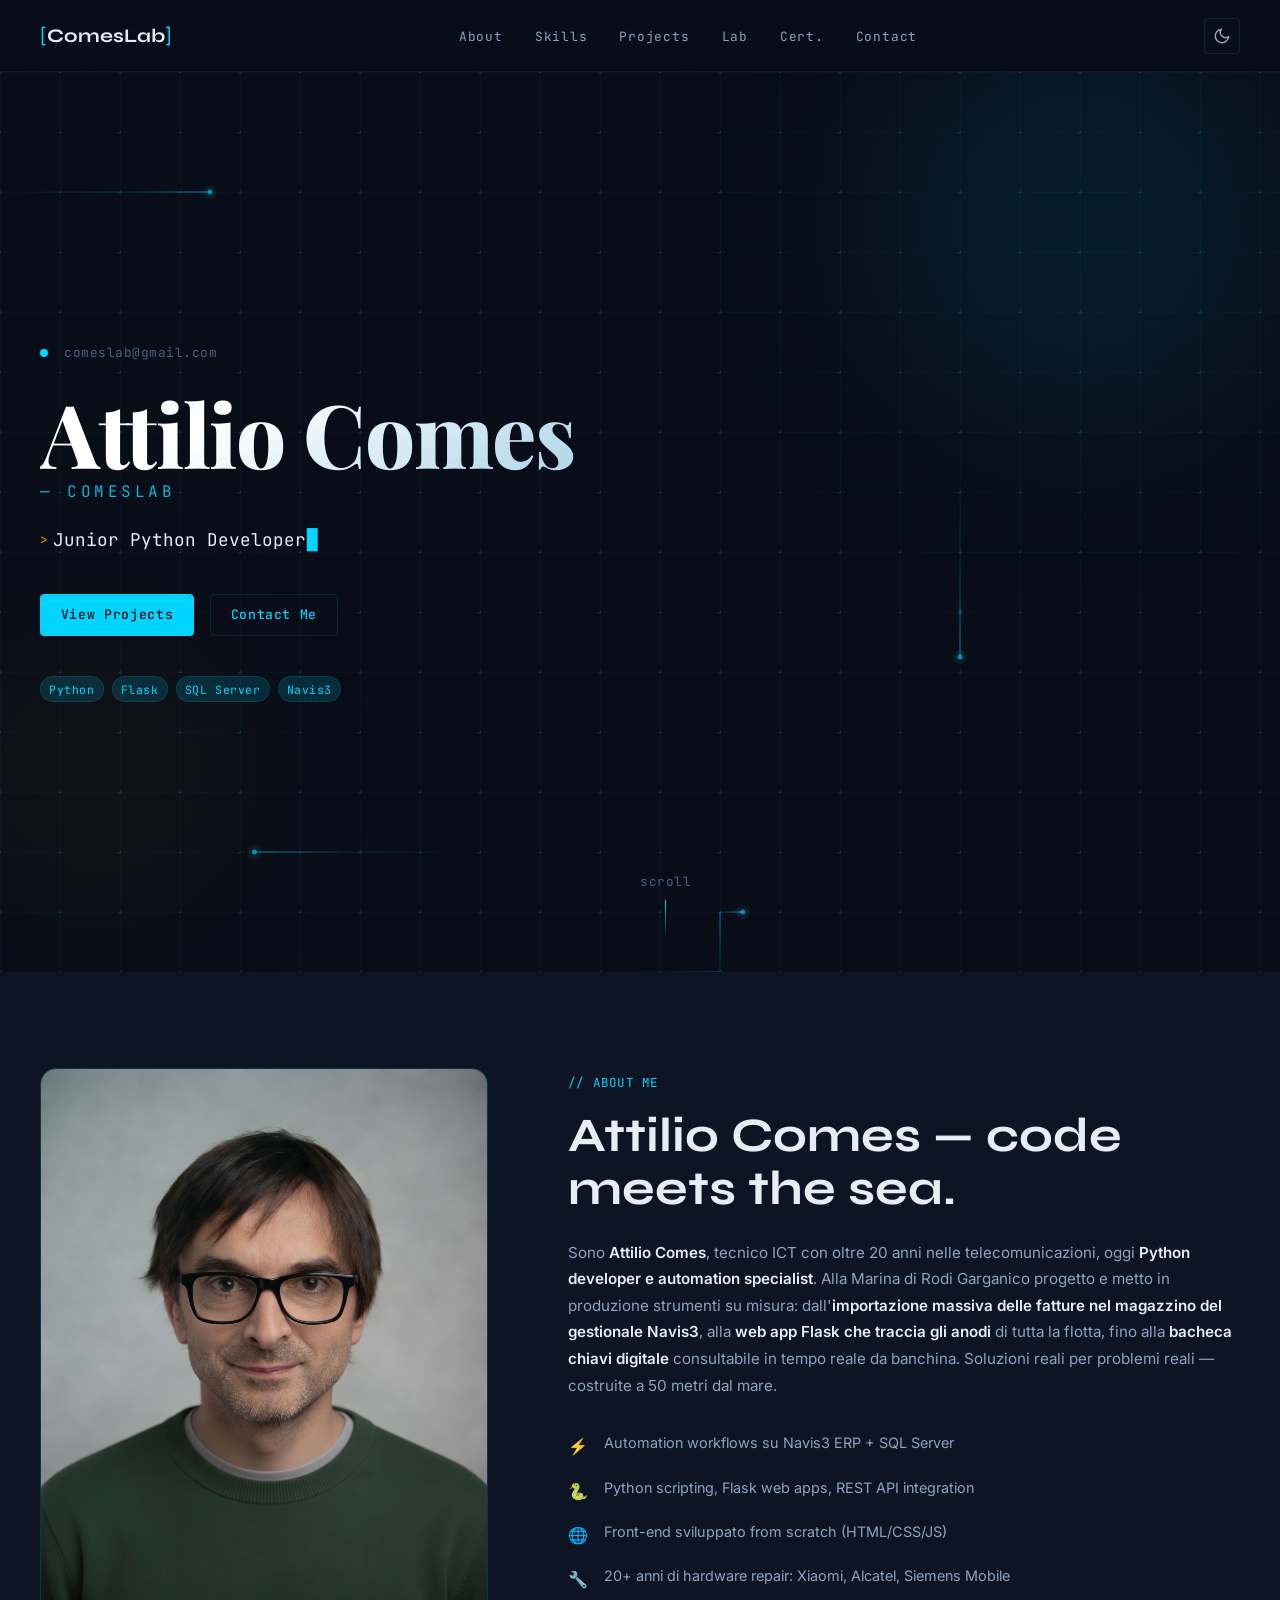
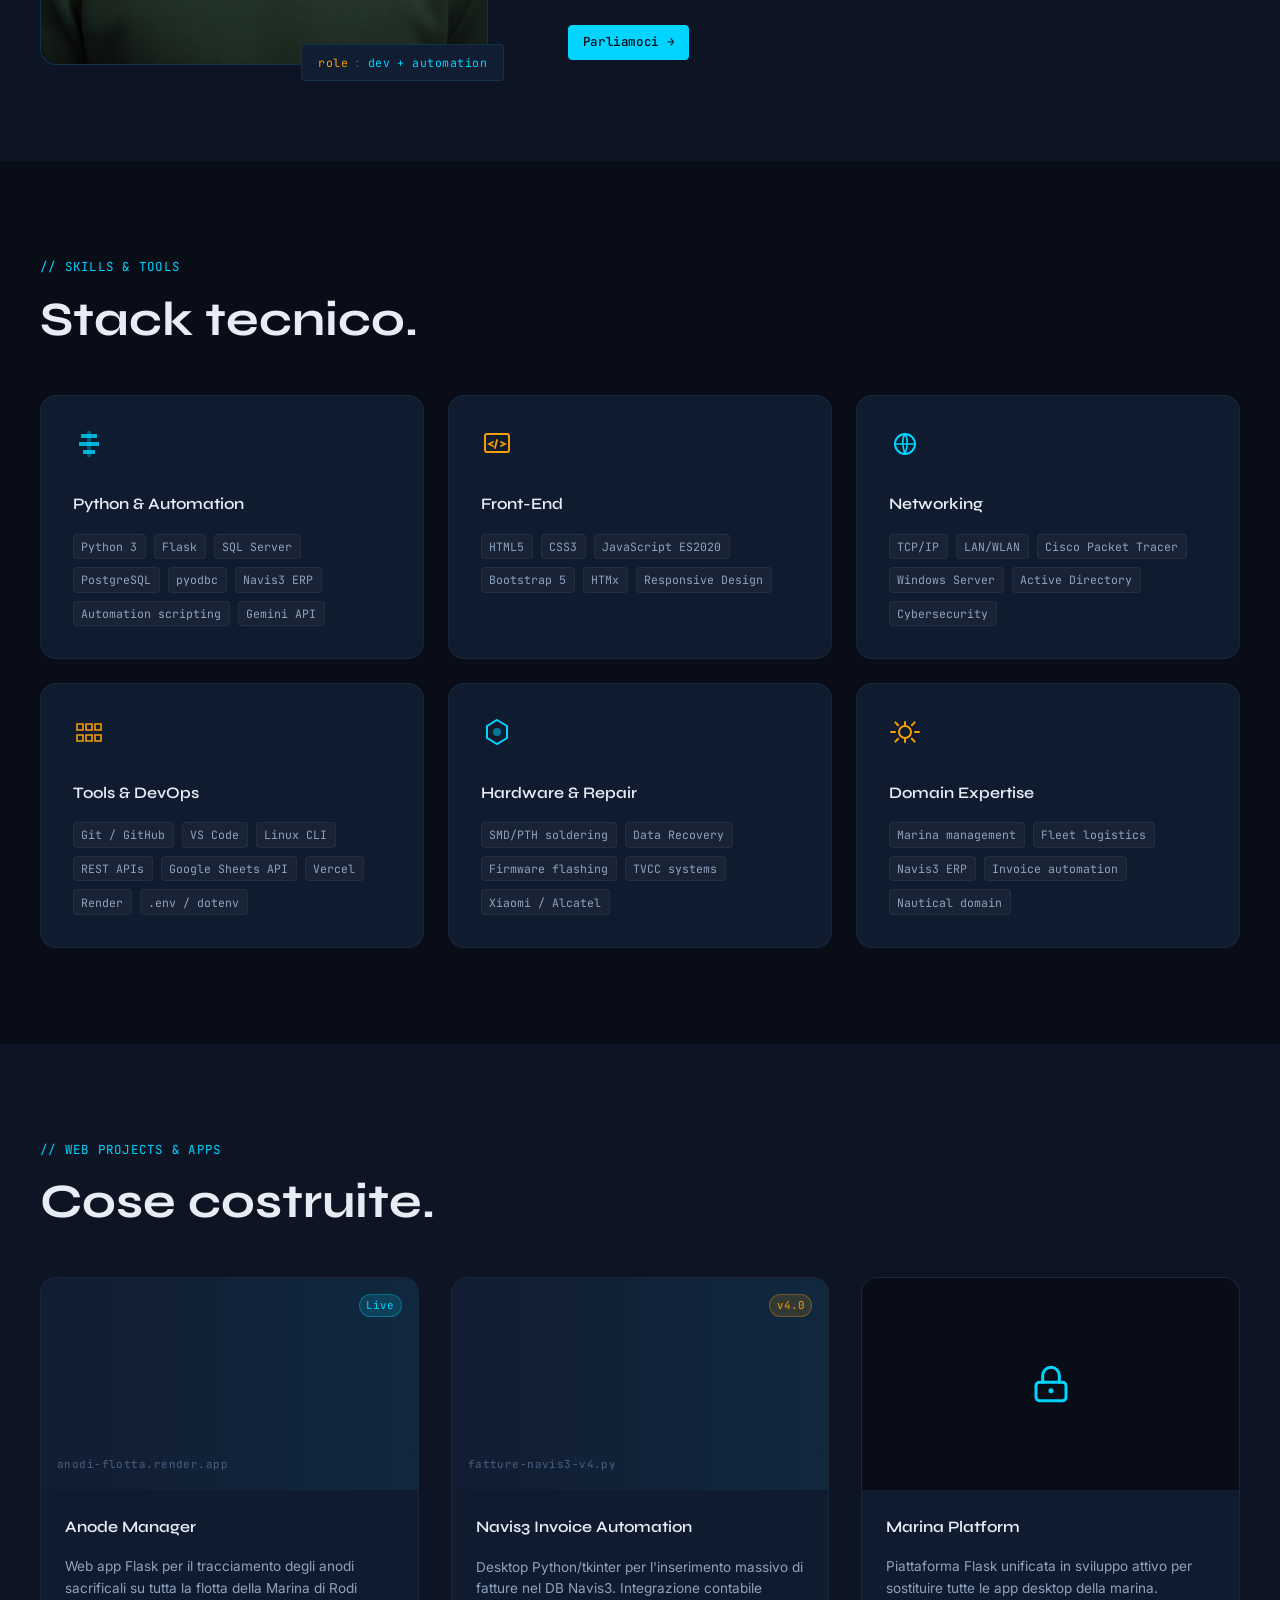
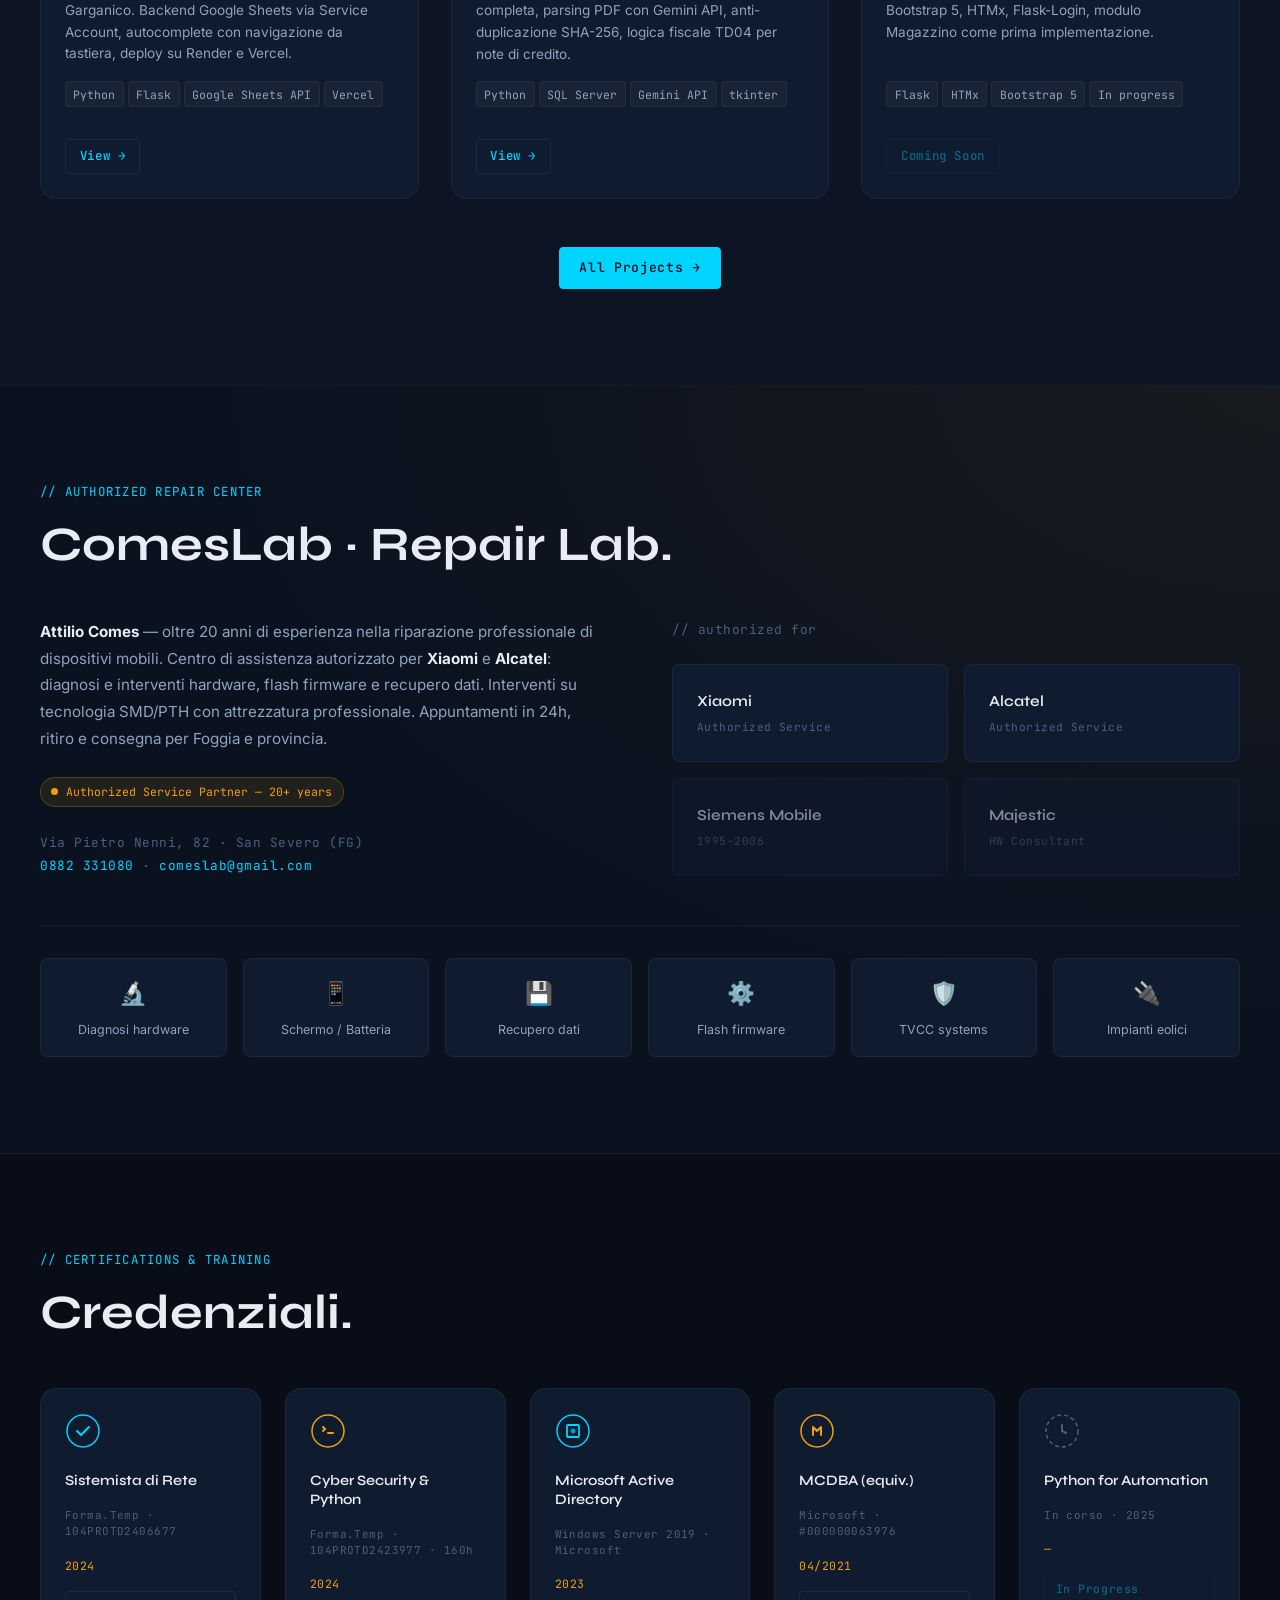
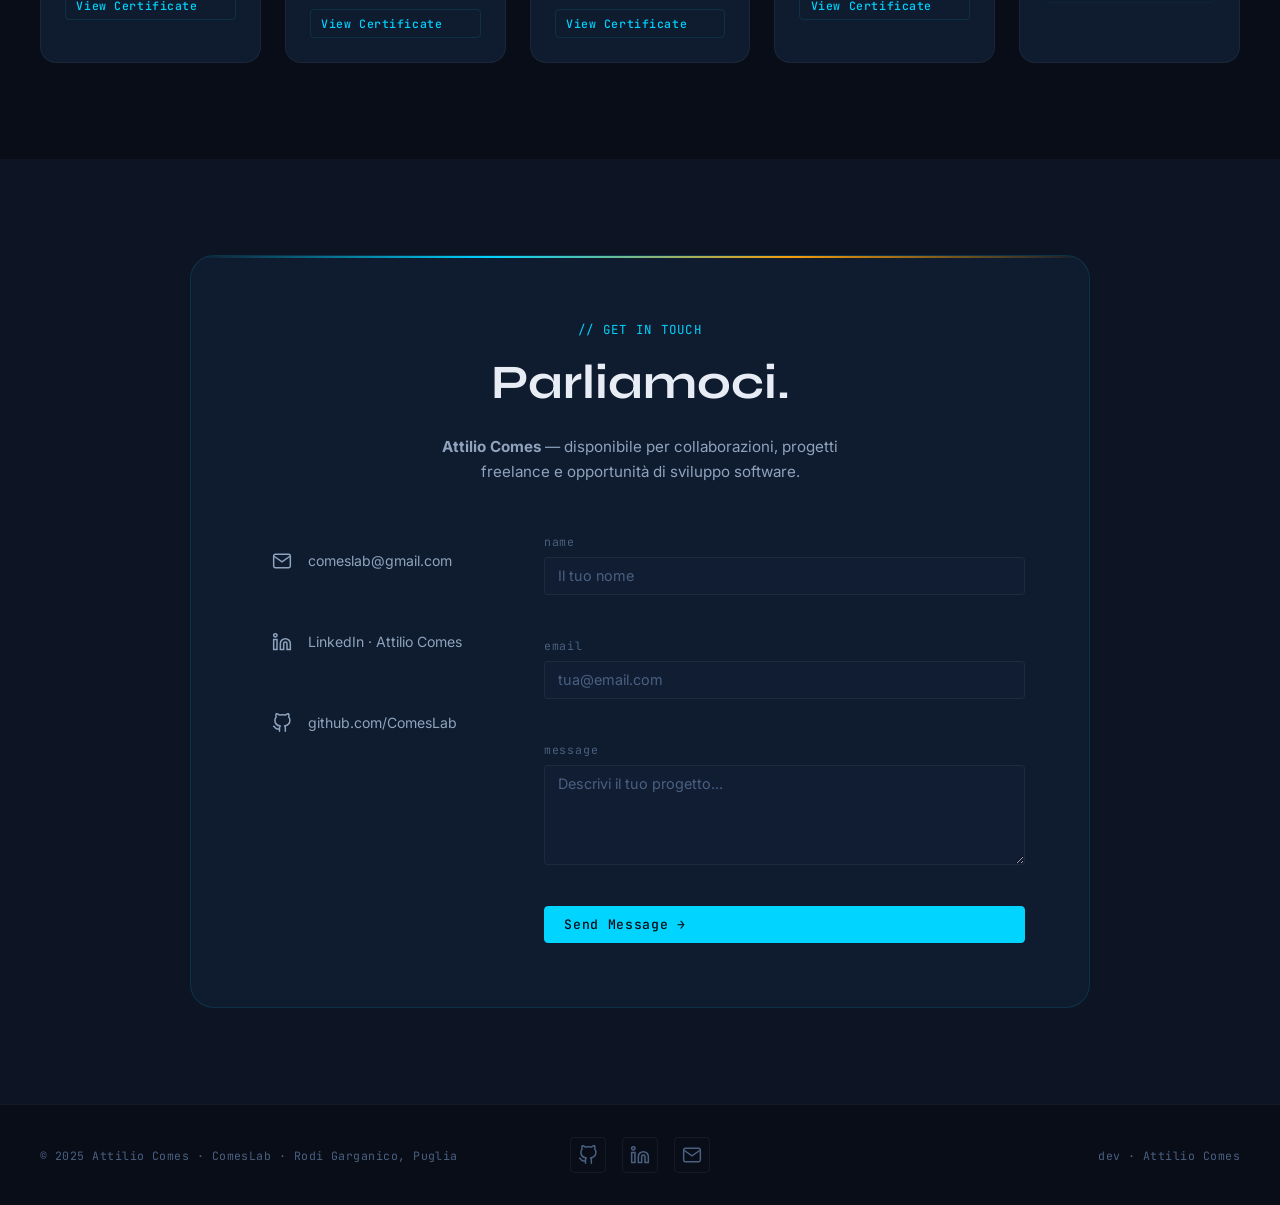
==== index.html @ 2f582053 "seo: rinforzo on-page per Attilio Comes" ====
<!DOCTYPE html>
<html lang="it">
<head>
  <meta charset="UTF-8" />
  <meta name="viewport" content="width=device-width, initial-scale=1.0" />
  <meta name="description" content="Attilio Comes — Python Developer & Automation Specialist. Portfolio personale: Flask web app, SQL Server, automazione marina. ComesLab, Rodi Garganico, Puglia." />
  <meta name="author" content="Attilio Comes" />
  <meta name="keywords" content="Attilio Comes, ComesLab, Python developer, Flask, SQL Server, Navis3, automation, marina, Rodi Garganico, Puglia, front-end developer" />
  <meta name="robots" content="index, follow, max-image-preview:large, max-snippet:-1" />
  <meta name="theme-color" content="#080d18" media="(prefers-color-scheme: dark)" />
  <meta name="theme-color" content="#f5f7fa" media="(prefers-color-scheme: light)" />
  <title>Attilio Comes — Python Developer & Automation | ComesLab</title>

  <!-- Favicon / icone -->
  <link rel="icon" href="/favicon.ico" sizes="32x32" />
  <link rel="icon" href="/favicon.svg" type="image/svg+xml" />
  <link rel="apple-touch-icon" href="/apple-touch-icon.png" />

  <!-- Open Graph / Facebook / LinkedIn -->
  <meta property="og:type"        content="website" />
  <meta property="og:url"         content="https://comeslab.github.io/" />
  <meta property="og:title"       content="Attilio Comes — ComesLab" />
  <meta property="og:description" content="Attilio Comes — Python Developer & Automation Specialist. Marina logistics automation, Flask web apps, SQL Server — Puglia, Italy." />
  <meta property="og:image"       content="https://comeslab.github.io/image/og-preview.jpg" />
  <meta property="og:image:width" content="1200" />
  <meta property="og:image:height" content="630" />
  <meta property="og:image:type"  content="image/jpeg" />
  <meta property="og:image:alt"   content="Attilio Comes — Python Developer & Automation Specialist, ComesLab" />
  <meta property="og:locale"      content="it_IT" />
  <meta property="og:site_name"   content="ComesLab" />

  <!-- Twitter Card -->
  <meta name="twitter:card"        content="summary_large_image" />
  <meta name="twitter:title"       content="Attilio Comes — ComesLab" />
  <meta name="twitter:description" content="Attilio Comes — Python Developer & Automation Specialist. Marina logistics automation, Flask web apps, SQL Server — Puglia, Italy." />
  <meta name="twitter:image"       content="https://comeslab.github.io/image/og-preview.jpg" />
  <meta name="twitter:image:alt"   content="Attilio Comes — Python Developer & Automation Specialist, ComesLab" />

  <!-- Canonical URL -->
  <link rel="canonical" href="https://comeslab.github.io/" />

  <!-- Structured data — Person + WebSite -->
  <script type="application/ld+json">
  {
    "@context": "https://schema.org",
    "@graph": [
      {
        "@type": "Person",
        "@id": "https://comeslab.github.io/#person",
        "name": "Attilio Comes",
        "givenName": "Attilio",
        "familyName": "Comes",
        "alternateName": "ComesLab",
        "description": "Attilio Comes e un Python Developer e Automation Specialist con oltre 20 anni di esperienza ICT. Progetta web app Flask e sistemi di automazione per la Marina di Rodi Garganico.",
        "jobTitle": "Python Developer & Automation Specialist",
        "email": "mailto:comeslab@gmail.com",
        "url": "https://comeslab.github.io/",
        "image": "https://comeslab.github.io/image/og-preview.jpg",
        "worksFor": {
          "@type": "Organization",
          "name": "Marina di Rodi Garganico"
        },
        "address": {
          "@type": "PostalAddress",
          "addressRegion": "Puglia",
          "addressCountry": "IT"
        },
        "knowsAbout": ["Python", "Flask", "SQL Server", "Automation", "Telecommunications"],
        "sameAs": [
          "https://github.com/ComesLab",
          "https://www.linkedin.com/in/attilio-comes-b0248159/"
        ]
      },
      {
        "@type": "WebSite",
        "@id": "https://comeslab.github.io/#website",
        "url": "https://comeslab.github.io/",
        "name": "ComesLab — Portfolio di Attilio Comes",
        "alternateName": "Attilio Comes Portfolio",
        "inLanguage": "it",
        "author": { "@id": "https://comeslab.github.io/#person" }
      }
    ]
  }
  </script>

  <!-- Google Fonts — Syne + JetBrains Mono + Inter + Playfair Display (hero name) -->
  <link rel="preconnect" href="https://fonts.googleapis.com" />
  <link rel="preconnect" href="https://fonts.gstatic.com" crossorigin />
  <link href="https://fonts.googleapis.com/css2?family=Playfair+Display:wght@700;800;900&family=Syne:wght@400;600;700;800&family=JetBrains+Mono:wght@300;400;500&family=Inter:wght@300;400;500;600&display=swap" rel="stylesheet" />

  <link rel="stylesheet" href="style.css" />
</head>
<body>

  <!-- ═══ CURSOR FOLLOWER ═══════════════════════════════════════════════ -->
  <div class="cursor-dot" aria-hidden="true"></div>

  <!-- ═══ BACK TO TOP ══════════════════════════════════════════════════ -->
  <button class="back-to-top" aria-label="Torna in cima" id="backToTop">
    <svg width="20" height="20" viewBox="0 0 20 20" fill="none" aria-hidden="true">
      <path d="M10 15V5M5 10l5-5 5 5" stroke="currentColor" stroke-width="1.8" stroke-linecap="round" stroke-linejoin="round"/>
    </svg>
  </button>

  <!-- ═══ NAVBAR ════════════════════════════════════════════════════════ -->
  <header class="navbar" id="navbar" role="banner">
    <nav class="navbar__inner" aria-label="Navigazione principale">
      <a class="navbar__logo" href="#hero" aria-label="ComesLab — torna in cima">
        <span class="navbar__logo-bracket">[</span>ComesLab<span class="navbar__logo-bracket">]</span>
      </a>

      <ul class="navbar__links" id="navLinks" role="list">
        <li><a class="navbar__link" href="#about">About</a></li>
        <li><a class="navbar__link" href="#skills">Skills</a></li>
        <li><a class="navbar__link" href="#projects">Projects</a></li>
        <li><a class="navbar__link" href="#lab">Lab</a></li>
        <li><a class="navbar__link" href="#certifications">Cert.</a></li>
        <li><a class="navbar__link" href="#contact">Contact</a></li>
      </ul>

      <div class="navbar__controls">
        <!-- Dark/Light toggle -->
        <button class="theme-toggle" id="themeToggle" aria-label="Cambia tema">
          <svg class="icon-moon" width="18" height="18" viewBox="0 0 24 24" fill="none" aria-hidden="true">
            <path d="M21 12.79A9 9 0 1 1 11.21 3 7 7 0 0 0 21 12.79z" stroke="currentColor" stroke-width="2" stroke-linecap="round" stroke-linejoin="round"/>
          </svg>
          <svg class="icon-sun" width="18" height="18" viewBox="0 0 24 24" fill="none" aria-hidden="true">
            <circle cx="12" cy="12" r="5" stroke="currentColor" stroke-width="2"/>
            <line x1="12" y1="1" x2="12" y2="3" stroke="currentColor" stroke-width="2" stroke-linecap="round"/>
            <line x1="12" y1="21" x2="12" y2="23" stroke="currentColor" stroke-width="2" stroke-linecap="round"/>
            <line x1="4.22" y1="4.22" x2="5.64" y2="5.64" stroke="currentColor" stroke-width="2" stroke-linecap="round"/>
            <line x1="18.36" y1="18.36" x2="19.78" y2="19.78" stroke="currentColor" stroke-width="2" stroke-linecap="round"/>
            <line x1="1" y1="12" x2="3" y2="12" stroke="currentColor" stroke-width="2" stroke-linecap="round"/>
            <line x1="21" y1="12" x2="23" y2="12" stroke="currentColor" stroke-width="2" stroke-linecap="round"/>
            <line x1="4.22" y1="19.78" x2="5.64" y2="18.36" stroke="currentColor" stroke-width="2" stroke-linecap="round"/>
            <line x1="18.36" y1="5.64" x2="19.78" y2="4.22" stroke="currentColor" stroke-width="2" stroke-linecap="round"/>
          </svg>
        </button>

        <!-- Hamburger -->
        <button class="navbar__hamburger" id="hamburger" aria-label="Apri menu" aria-expanded="false" aria-controls="navLinks">
          <span class="navbar__hamburger-line"></span>
          <span class="navbar__hamburger-line"></span>
          <span class="navbar__hamburger-line"></span>
        </button>
      </div>
    </nav>
  </header>

  <main>

    <!-- ═══ HERO ══════════════════════════════════════════════════════════ -->
    <section class="hero" id="hero" aria-label="Presentazione">

      <!-- Animated circuit-grid SVG background -->
      <div class="hero__bg" aria-hidden="true">
        <svg class="hero__grid" width="100%" height="100%" xmlns="http://www.w3.org/2000/svg">
          <defs>
            <pattern id="circuitGrid" x="0" y="0" width="60" height="60" patternUnits="userSpaceOnUse">
              <path d="M 60 0 L 0 0 0 60" fill="none" stroke="currentColor" stroke-width="0.8" class="grid-line"/>
              <circle cx="0" cy="0" r="1.5" class="grid-dot"/>
              <circle cx="60" cy="0" r="1.5" class="grid-dot"/>
              <circle cx="0" cy="60" r="1.5" class="grid-dot"/>
            </pattern>
          </defs>
          <rect width="100%" height="100%" fill="url(#circuitGrid)"/>
        </svg>
        <div class="hero__blob hero__blob--1" aria-hidden="true"></div>
        <div class="hero__blob hero__blob--2" aria-hidden="true"></div>
        <canvas class="hero__pulses" aria-hidden="true"></canvas>
      </div>

      <div class="hero__content">
        <p class="hero__pre-label">
          <span class="hero__pre-dot" aria-hidden="true"></span>
          <span class="mono">comeslab@gmail.com</span>
        </p>

        <h1 class="hero__title">
          <span class="hero__title-name">Attilio Comes</span>
          <span class="hero__title-accent">— ComesLab</span>
        </h1>

        <p class="hero__subtitle">
          <span class="hero__typing-prefix mono">&gt; </span>
          <span class="hero__typing" id="typingText" aria-live="polite"></span>
          <span class="hero__cursor" aria-hidden="true">█</span>
        </p>

        <div class="hero__cta-group">
          <a class="btn btn--primary" href="#projects">View Projects</a>
          <a class="btn btn--ghost" href="#contact">Contact Me</a>
        </div>

        <div class="hero__badges">
          <span class="badge">Python</span>
          <span class="badge">Flask</span>
          <span class="badge">SQL Server</span>
          <span class="badge">Navis3</span>
        </div>
      </div>

      <div class="hero__scroll-hint" aria-hidden="true">
        <span class="mono">scroll</span>
        <div class="hero__scroll-line"></div>
      </div>
    </section>

    <!-- ═══ ABOUT ════════════════════════════════════════════════════════ -->
    <section class="about section-pad" id="about" aria-label="Chi e Attilio Comes">
      <div class="container">
        <div class="about__grid">

          <div class="about__image-wrap reveal">
            <!-- Replace src with your professional headshot -->
            <div class="about__image-frame">
              <img
                src="image/attilio-comes.jpg?v=2"
                alt="Attilio Comes — Python Developer e Automation Specialist, fondatore ComesLab, Rodi Garganico"
                class="about__image"
                loading="eager"
                onerror="this.style.display='none'; this.nextElementSibling.style.display='flex';"
              />
              <div class="about__image-placeholder" style="display:none;">
                <span class="mono">[ headshot ]</span>
              </div>
            </div>
            <div class="about__image-tag mono">
              <span class="tag-key">role</span>
              <span class="tag-sep">:</span>
              <span class="tag-val">dev + automation</span>
            </div>
          </div>

          <div class="about__text reveal reveal--delay-1">
            <p class="section-label mono">// about me</p>
            <h2 class="section-heading">Attilio Comes — code meets the sea.</h2>
            <p class="about__body">
              Sono <strong>Attilio Comes</strong>, tecnico ICT con oltre 20 anni nelle telecomunicazioni,
              oggi <strong>Python developer e automation specialist</strong>.
              Alla Marina di Rodi Garganico progetto e metto in produzione strumenti su misura:
              dall'<strong>importazione massiva delle fatture nel magazzino del gestionale Navis3</strong>,
              alla <strong>web app Flask che traccia gli anodi</strong> di tutta la flotta,
              fino alla <strong>bacheca chiavi digitale</strong> consultabile in tempo reale da banchina.
              Soluzioni reali per problemi reali — costruite a 50 metri dal mare.
            </p>
            <ul class="about__list">
              <li class="about__list-item">
                <span class="about__list-icon" aria-hidden="true">⚡</span>
                Automation workflows su Navis3 ERP + SQL Server
              </li>
              <li class="about__list-item">
                <span class="about__list-icon" aria-hidden="true">🐍</span>
                Python scripting, Flask web apps, REST API integration
              </li>
              <li class="about__list-item">
                <span class="about__list-icon" aria-hidden="true">🌐</span>
                Front-end sviluppato from scratch (HTML/CSS/JS)
              </li>
              <li class="about__list-item">
                <span class="about__list-icon" aria-hidden="true">🔧</span>
                20+ anni di hardware repair: Xiaomi, Alcatel, Siemens Mobile
              </li>
            </ul>
            <a class="btn btn--primary btn--sm" href="#contact">Parliamoci →</a>
          </div>
        </div>
      </div>
    </section>

    <!-- ═══ SKILLS ═══════════════════════════════════════════════════════ -->
    <section class="skills section-pad" id="skills" aria-label="Competenze">
      <div class="container">
        <div class="section-header reveal">
          <p class="section-label mono">// skills &amp; tools</p>
          <h2 class="section-heading">Stack tecnico.</h2>
        </div>

        <div class="skills__grid">

          <div class="skill-card reveal">
            <div class="skill-card__icon" aria-hidden="true">
              <svg width="32" height="32" viewBox="0 0 32 32" fill="none">
                <path d="M8 6h16v4H8zM6 14h20v4H6zM10 22h12v4H10z" fill="var(--clr-accent-blue)" opacity="0.8"/>
                <rect x="14" y="3" width="4" height="26" rx="1" fill="var(--clr-accent-blue)" opacity="0.3"/>
              </svg>
            </div>
            <h3 class="skill-card__title">Python &amp; Automation</h3>
            <div class="skill-card__tags">
              <span class="skill-tag">Python 3</span>
              <span class="skill-tag">Flask</span>
              <span class="skill-tag">SQL Server</span>
              <span class="skill-tag">PostgreSQL</span>
              <span class="skill-tag">pyodbc</span>
              <span class="skill-tag">Navis3 ERP</span>
              <span class="skill-tag">Automation scripting</span>
              <span class="skill-tag">Gemini API</span>
            </div>
          </div>

          <div class="skill-card reveal reveal--delay-1">
            <div class="skill-card__icon" aria-hidden="true">
              <svg width="32" height="32" viewBox="0 0 32 32" fill="none">
                <rect x="4" y="6" width="24" height="18" rx="2" stroke="var(--clr-accent-amber)" stroke-width="2" fill="none"/>
                <path d="M12 14l-4 2 4 2M20 14l4 2-4 2M16 12l-2 8" stroke="var(--clr-accent-amber)" stroke-width="1.8" stroke-linecap="round"/>
              </svg>
            </div>
            <h3 class="skill-card__title">Front-End</h3>
            <div class="skill-card__tags">
              <span class="skill-tag">HTML5</span>
              <span class="skill-tag">CSS3</span>
              <span class="skill-tag">JavaScript ES2020</span>
              <span class="skill-tag">Bootstrap 5</span>
              <span class="skill-tag">HTMx</span>
              <span class="skill-tag">Responsive Design</span>
              <!-- <span class="skill-tag">Jinja2</span> -->
            </div>
          </div>

          <div class="skill-card reveal reveal--delay-2">
            <div class="skill-card__icon" aria-hidden="true">
              <svg width="32" height="32" viewBox="0 0 32 32" fill="none">
                <circle cx="16" cy="16" r="10" stroke="var(--clr-accent-blue)" stroke-width="2" fill="none"/>
                <path d="M6 16h20M16 6c-3 4-3 12 0 20M16 6c3 4 3 12 0 20" stroke="var(--clr-accent-blue)" stroke-width="1.6" stroke-linecap="round"/>
              </svg>
            </div>
            <h3 class="skill-card__title">Networking</h3>
            <div class="skill-card__tags">
              <span class="skill-tag">TCP/IP</span>
              <span class="skill-tag">LAN/WLAN</span>
              <span class="skill-tag">Cisco Packet Tracer</span>
              <span class="skill-tag">Windows Server</span>
              <span class="skill-tag">Active Directory</span>
              <span class="skill-tag">Cybersecurity</span>
            </div>
          </div>

          <div class="skill-card reveal reveal--delay-1">
            <div class="skill-card__icon" aria-hidden="true">
              <svg width="32" height="32" viewBox="0 0 32 32" fill="none">
                <path d="M4 8h6v6H4zM13 8h6v6h-6zM22 8h6v6h-6zM4 19h6v6H4zM13 19h6v6h-6zM22 19h6v6h-6z" stroke="var(--clr-accent-amber)" stroke-width="1.6" fill="none"/>
              </svg>
            </div>
            <h3 class="skill-card__title">Tools &amp; DevOps</h3>
            <div class="skill-card__tags">
              <span class="skill-tag">Git / GitHub</span>
              <span class="skill-tag">VS Code</span>
              <span class="skill-tag">Linux CLI</span>
              <span class="skill-tag">REST APIs</span>
              <span class="skill-tag">Google Sheets API</span>
              <span class="skill-tag">Vercel</span>
              <span class="skill-tag">Render</span>
              <span class="skill-tag">.env / dotenv</span>
            </div>
          </div>

          <div class="skill-card reveal reveal--delay-2">
            <div class="skill-card__icon" aria-hidden="true">
              <svg width="32" height="32" viewBox="0 0 32 32" fill="none">
                <path d="M16 4l10 6v12l-10 6L6 22V10l10-6z" stroke="var(--clr-accent-blue)" stroke-width="2" fill="none"/>
                <circle cx="16" cy="16" r="4" fill="var(--clr-accent-blue)" opacity="0.5"/>
              </svg>
            </div>
            <h3 class="skill-card__title">Hardware &amp; Repair</h3>
            <div class="skill-card__tags">
              <span class="skill-tag">SMD/PTH soldering</span>
              <span class="skill-tag">Data Recovery</span>
              <span class="skill-tag">Firmware flashing</span>
              <span class="skill-tag">TVCC systems</span>
              <span class="skill-tag">Xiaomi / Alcatel</span>
            </div>
          </div>

          <div class="skill-card reveal reveal--delay-3">
            <div class="skill-card__icon" aria-hidden="true">
              <svg width="32" height="32" viewBox="0 0 32 32" fill="none">
                <path d="M16 6v4M16 22v4M6 16H2M30 16h-4M9.17 9.17 6.34 6.34M25.66 25.66l-2.83-2.83M9.17 22.83l-2.83 2.83M25.66 6.34l-2.83 2.83" stroke="var(--clr-accent-amber)" stroke-width="2" stroke-linecap="round"/>
                <circle cx="16" cy="16" r="6" stroke="var(--clr-accent-amber)" stroke-width="2" fill="none"/>
              </svg>
            </div>
            <h3 class="skill-card__title">Domain Expertise</h3>
            <div class="skill-card__tags">
              <span class="skill-tag">Marina management</span>
              <span class="skill-tag">Fleet logistics</span>
              <span class="skill-tag">Navis3 ERP</span>
              <span class="skill-tag">Invoice automation</span>
              <span class="skill-tag">Nautical domain</span>
            </div>
          </div>

        </div>
      </div>
    </section>

    <!-- ═══ PROJECTS ══════════════════════════════════════════════════════ -->
    <section class="projects section-pad" id="projects" aria-label="Progetti di Attilio Comes">
      <div class="container">
        <div class="section-header reveal">
          <p class="section-label mono">// web projects &amp; apps</p>
          <h2 class="section-heading">Cose costruite.</h2>
        </div>

        <div class="projects__grid">

          <!-- Project 1: Anode Manager -->
          <article class="card--project reveal">
            <div class="card--project__image-wrap">
              <!-- Replace with dark mockup screenshot of Anode Manager app -->
              <div class="card--project__image skeleton" aria-label="Screenshot Anode Manager app">
                <div class="card--project__image-label mono">anodi-flotta.render.app</div>
              </div>
              <span class="card--project__badge">Live</span>
            </div>
            <div class="card--project__body">
              <h3 class="card--project__title">Anode Manager</h3>
              <p class="card--project__desc">
                Web app Flask per il tracciamento degli anodi sacrificali su tutta la flotta della Marina di Rodi Garganico. 
                Backend Google Sheets via Service Account, autocomplete con navigazione da tastiera, deploy su Render e Vercel.
              </p>
              <div class="card--project__tags">
                <span class="skill-tag">Python</span>
                <span class="skill-tag">Flask</span>
                <span class="skill-tag">Google Sheets API</span>
                <span class="skill-tag">Vercel</span>
              </div>
              <div class="card--project__actions">
                <a class="btn btn--ghost btn--sm" href="projects.html">View →</a>
              </div>
            </div>
          </article>

          <!-- Project 2: Invoice Automation -->
          <article class="card--project reveal reveal--delay-1">
            <div class="card--project__image-wrap">
              <!-- Replace with dark mockup screenshot of Navis3 invoice app -->
              <div class="card--project__image skeleton" aria-label="Screenshot Navis3 Invoice Automation">
                <div class="card--project__image-label mono">fatture-navis3-v4.py</div>
              </div>
              <span class="card--project__badge card--project__badge--amber">v4.0</span>
            </div>
            <div class="card--project__body">
              <h3 class="card--project__title">Navis3 Invoice Automation</h3>
              <p class="card--project__desc">
                Desktop Python/tkinter per l'inserimento massivo di fatture nel DB Navis3. 
                Integrazione contabile completa, parsing PDF con Gemini API, anti-duplicazione SHA-256, 
                logica fiscale TD04 per note di credito.
              </p>
              <div class="card--project__tags">
                <span class="skill-tag">Python</span>
                <span class="skill-tag">SQL Server</span>
                <span class="skill-tag">Gemini API</span>
                <span class="skill-tag">tkinter</span>
              </div>
              <div class="card--project__actions">
                <a class="btn btn--ghost btn--sm" href="projects.html">View →</a>
              </div>
            </div>
          </article>

          <!-- Project 3: Coming Soon -->
          <article class="card--project card--project--locked reveal reveal--delay-2">
            <div class="card--project__image-wrap">
              <div class="card--project__image card--project__image--dark" aria-label="Progetto in arrivo">
                <div class="card--project__lock" aria-hidden="true">
                  <svg width="40" height="40" viewBox="0 0 24 24" fill="none">
                    <rect x="3" y="11" width="18" height="11" rx="2" stroke="var(--clr-accent-blue)" stroke-width="1.8"/>
                    <path d="M7 11V7a5 5 0 0 1 10 0v4" stroke="var(--clr-accent-blue)" stroke-width="1.8" stroke-linecap="round"/>
                    <circle cx="12" cy="16" r="1.5" fill="var(--clr-accent-blue)"/>
                  </svg>
                </div>
              </div>
            </div>
            <div class="card--project__body">
              <h3 class="card--project__title">Marina Platform</h3>
              <p class="card--project__desc">
                Piattaforma Flask unificata in sviluppo attivo per sostituire tutte le app desktop della marina. 
                Bootstrap 5, HTMx, Flask-Login, modulo Magazzino come prima implementazione.
              </p>
              <div class="card--project__tags">
                <span class="skill-tag">Flask</span>
                <span class="skill-tag">HTMx</span>
                <span class="skill-tag">Bootstrap 5</span>
                <span class="skill-tag">In progress</span>
              </div>
              <div class="card--project__actions">
                <span class="btn btn--ghost btn--sm btn--disabled">Coming Soon</span>
              </div>
            </div>
          </article>

        </div>

        <div class="projects__cta reveal">
          <a class="btn btn--primary" href="projects.html">All Projects →</a>
        </div>
      </div>
    </section>

    <!-- ═══ LAB ═══════════════════════════════════════════════════════════ -->
    <section class="lab section-pad" id="lab" aria-label="ComesLab — Authorized Repair Center">
      <div class="container">
        <div class="lab__inner">

          <div class="reveal">
            <p class="section-label mono">// authorized repair center</p>
            <h2 class="section-heading">ComesLab · Repair Lab.</h2>
          </div>

          <div class="lab__grid">
            <div class="lab__text reveal">
              <p class="lab__body">
                <strong>Attilio Comes</strong> — oltre 20 anni di esperienza nella riparazione professionale di dispositivi mobili.
                Centro di assistenza autorizzato per <strong>Xiaomi</strong> e <strong>Alcatel</strong>:
                diagnosi e interventi hardware, flash firmware e recupero dati.
                Interventi su tecnologia SMD/PTH con attrezzatura professionale.
                Appuntamenti in 24h, ritiro e consegna per Foggia e provincia.
              </p>
              <div class="lab__badge">
                <span class="lab__badge-dot" aria-hidden="true"></span>
                Authorized Service Partner — 20+ years
              </div>
              <address class="lab__address mono">
                Via Pietro Nenni, 82 · San Severo (FG)<br/>
                <a href="tel:+390882331080">0882 331080</a> ·
                <a href="mailto:comeslab@gmail.com">comeslab@gmail.com</a>
              </address>
            </div>

            <div class="lab__brands reveal reveal--delay-1">
              <p class="lab__brands-label mono">// authorized for</p>
              <div class="lab__brands-grid">
                <div class="lab__brand-card">
                  <!-- Replace inner content with actual Xiaomi SVG logo -->
                  <span class="lab__brand-name">Xiaomi</span>
                  <span class="lab__brand-sub mono">Authorized Service</span>
                </div>
                <div class="lab__brand-card">
                  <!-- Replace inner content with actual Alcatel SVG logo -->
                  <span class="lab__brand-name">Alcatel</span>
                  <span class="lab__brand-sub mono">Authorized Service</span>
                </div>
                <div class="lab__brand-card lab__brand-card--past">
                  <span class="lab__brand-name">Siemens Mobile</span>
                  <span class="lab__brand-sub mono">1995–2006</span>
                </div>
                <div class="lab__brand-card lab__brand-card--past">
                  <span class="lab__brand-name">Majestic</span>
                  <span class="lab__brand-sub mono">HW Consultant</span>
                </div>
              </div>
            </div>
          </div>

          <div class="lab__services reveal reveal--delay-2">
            <div class="lab__service-item">
              <span class="lab__service-icon" aria-hidden="true">🔬</span>
              <span>Diagnosi hardware</span>
            </div>
            <div class="lab__service-item">
              <span class="lab__service-icon" aria-hidden="true">📱</span>
              <span>Schermo / Batteria</span>
            </div>
            <div class="lab__service-item">
              <span class="lab__service-icon" aria-hidden="true">💾</span>
              <span>Recupero dati</span>
            </div>
            <div class="lab__service-item">
              <span class="lab__service-icon" aria-hidden="true">⚙️</span>
              <span>Flash firmware</span>
            </div>
            <div class="lab__service-item">
              <span class="lab__service-icon" aria-hidden="true">🛡️</span>
              <span>TVCC systems</span>
            </div>
            <div class="lab__service-item">
              <span class="lab__service-icon" aria-hidden="true">🔌</span>
              <span>Impianti eolici</span>
            </div>
          </div>

        </div>
      </div>
    </section>

    <!-- ═══ CERTIFICATIONS ════════════════════════════════════════════════ -->
    <section class="certifications section-pad" id="certifications" aria-label="Certificazioni">
      <div class="container">
        <div class="section-header reveal">
          <p class="section-label mono">// certifications &amp; training</p>
          <h2 class="section-heading">Credenziali.</h2>
        </div>

        <div class="certs__strip" role="list">

          <div class="cert-card reveal" role="listitem">
            <div class="cert-card__icon" aria-hidden="true">
              <svg width="36" height="36" viewBox="0 0 36 36" fill="none">
                <circle cx="18" cy="18" r="16" stroke="var(--clr-accent-blue)" stroke-width="1.5" fill="none"/>
                <path d="M12 18l4 4 8-8" stroke="var(--clr-accent-blue)" stroke-width="2" stroke-linecap="round" stroke-linejoin="round"/>
              </svg>
            </div>
            <h3 class="cert-card__title">Sistemista di Rete</h3>
            <p class="cert-card__issuer mono">Forma.Temp · 104PROTD2406677</p>
            <p class="cert-card__year mono">2024</p>
            <a class="btn btn--ghost btn--xs" href="#">View Certificate</a>
          </div>

          <div class="cert-card reveal reveal--delay-1" role="listitem">
            <div class="cert-card__icon" aria-hidden="true">
              <svg width="36" height="36" viewBox="0 0 36 36" fill="none">
                <circle cx="18" cy="18" r="16" stroke="var(--clr-accent-amber)" stroke-width="1.5" fill="none"/>
                <path d="M13 14l2 2-2 2M18 20h5" stroke="var(--clr-accent-amber)" stroke-width="2" stroke-linecap="round"/>
              </svg>
            </div>
            <h3 class="cert-card__title">Cyber Security &amp; Python</h3>
            <p class="cert-card__issuer mono">Forma.Temp · 104PROTD2423977 · 160h</p>
            <p class="cert-card__year mono">2024</p>
            <a class="btn btn--ghost btn--xs" href="#">View Certificate</a>
          </div>

          <div class="cert-card reveal reveal--delay-2" role="listitem">
            <div class="cert-card__icon" aria-hidden="true">
              <svg width="36" height="36" viewBox="0 0 36 36" fill="none">
                <circle cx="18" cy="18" r="16" stroke="var(--clr-accent-blue)" stroke-width="1.5" fill="none"/>
                <rect x="12" y="12" width="12" height="12" rx="1" stroke="var(--clr-accent-blue)" stroke-width="1.8" fill="none"/>
                <circle cx="18" cy="18" r="2.5" fill="var(--clr-accent-blue)" opacity="0.7"/>
              </svg>
            </div>
            <h3 class="cert-card__title">Microsoft Active Directory</h3>
            <p class="cert-card__issuer mono">Windows Server 2019 · Microsoft</p>
            <p class="cert-card__year mono">2023</p>
            <a class="btn btn--ghost btn--xs" href="#">View Certificate</a>
          </div>

          <div class="cert-card reveal reveal--delay-3" role="listitem">
            <div class="cert-card__icon" aria-hidden="true">
              <svg width="36" height="36" viewBox="0 0 36 36" fill="none">
                <circle cx="18" cy="18" r="16" stroke="var(--clr-accent-amber)" stroke-width="1.5" fill="none"/>
                <path d="M14 22V14l4 4 4-4v8" stroke="var(--clr-accent-amber)" stroke-width="2" stroke-linecap="round" stroke-linejoin="round"/>
              </svg>
            </div>
            <h3 class="cert-card__title">MCDBA (equiv.)</h3>
            <p class="cert-card__issuer mono">Microsoft · #000000063976</p>
            <p class="cert-card__year mono">04/2021</p>
            <a class="btn btn--ghost btn--xs" href="#">View Certificate</a>
          </div>

          <div class="cert-card cert-card--wip reveal reveal--delay-1" role="listitem">
            <div class="cert-card__icon" aria-hidden="true">
              <svg width="36" height="36" viewBox="0 0 36 36" fill="none">
                <circle cx="18" cy="18" r="16" stroke="var(--clr-text-muted)" stroke-width="1.5" fill="none" stroke-dasharray="4 3"/>
                <path d="M18 12v6l4 2" stroke="var(--clr-text-muted)" stroke-width="2" stroke-linecap="round"/>
              </svg>
            </div>
            <h3 class="cert-card__title">Python for Automation</h3>
            <p class="cert-card__issuer mono">In corso · 2025</p>
            <p class="cert-card__year mono">—</p>
            <span class="btn btn--ghost btn--xs btn--disabled">In Progress</span>
          </div>

        </div>
      </div>
    </section>

    <!-- ═══ CONTACT ════════════════════════════════════════════════════════ -->
    <section class="contact section-pad" id="contact" aria-label="Contatta Attilio Comes">
      <div class="container">
        <div class="contact__card reveal">

          <div class="contact__header">
            <p class="section-label mono">// get in touch</p>
            <h2 class="section-heading">Parliamoci.</h2>
            <p class="contact__sub">
              <strong>Attilio Comes</strong> — disponibile per collaborazioni, progetti freelance e opportunità di sviluppo software.
            </p>
          </div>

          <div class="contact__layout">

            <div class="contact__info">
              <a class="contact__link" href="mailto:comeslab@gmail.com">
                <svg width="20" height="20" viewBox="0 0 24 24" fill="none" aria-hidden="true">
                  <path d="M4 4h16c1.1 0 2 .9 2 2v12c0 1.1-.9 2-2 2H4c-1.1 0-2-.9-2-2V6c0-1.1.9-2 2-2z" stroke="currentColor" stroke-width="1.8" fill="none"/>
                  <polyline points="22,6 12,13 2,6" stroke="currentColor" stroke-width="1.8"/>
                </svg>
                comeslab@gmail.com
              </a>
              <a class="contact__link" href="https://www.linkedin.com/in/attilio-comes-b0248159/" target="_blank" rel="noopener">
                <svg width="20" height="20" viewBox="0 0 24 24" fill="none" aria-hidden="true">
                  <path d="M16 8a6 6 0 0 1 6 6v7h-4v-7a2 2 0 0 0-2-2 2 2 0 0 0-2 2v7h-4v-7a6 6 0 0 1 6-6z" stroke="currentColor" stroke-width="1.8" fill="none"/>
                  <rect x="2" y="9" width="4" height="12" stroke="currentColor" stroke-width="1.8" fill="none"/>
                  <circle cx="4" cy="4" r="2" stroke="currentColor" stroke-width="1.8" fill="none"/>
                </svg>
                LinkedIn · Attilio Comes
              </a>
              <a class="contact__link" href="https://github.com/ComesLab" target="_blank" rel="noopener">
                <svg width="20" height="20" viewBox="0 0 24 24" fill="none" aria-hidden="true">
                  <path d="M9 19c-5 1.5-5-2.5-7-3m14 6v-3.87a3.37 3.37 0 0 0-.94-2.61c3.14-.35 6.44-1.54 6.44-7A5.44 5.44 0 0 0 20 4.77 5.07 5.07 0 0 0 19.91 1S18.73.65 16 2.48a13.38 13.38 0 0 0-7 0C6.27.65 5.09 1 5.09 1A5.07 5.07 0 0 0 5 4.77a5.44 5.44 0 0 0-1.5 3.78c0 5.42 3.3 6.61 6.44 7A3.37 3.37 0 0 0 9 18.13V22" stroke="currentColor" stroke-width="1.8" stroke-linecap="round" stroke-linejoin="round"/>
                </svg>
                github.com/ComesLab
              </a>
            </div>

            <div class="contact__form-wrap">
              <div class="contact__form" id="contactForm" novalidate>
                <div class="form__group">
                  <label class="form__label mono" for="contactName">name</label>
                  <input class="form__input" type="text" id="contactName" name="name" placeholder="Il tuo nome" autocomplete="name" />
                  <span class="form__error" id="nameError" aria-live="polite"></span>
                </div>
                <div class="form__group">
                  <label class="form__label mono" for="contactEmail">email</label>
                  <input class="form__input" type="email" id="contactEmail" name="email" placeholder="tua@email.com" autocomplete="email" />
                  <span class="form__error" id="emailError" aria-live="polite"></span>
                </div>
                <div class="form__group">
                  <label class="form__label mono" for="contactMessage">message</label>
                  <textarea class="form__input form__textarea" id="contactMessage" name="message" placeholder="Descrivi il tuo progetto..." rows="4"></textarea>
                  <span class="form__error" id="messageError" aria-live="polite"></span>
                </div>
                <button class="btn btn--primary" type="button" id="contactSubmit">Send Message →</button>
              </div>
            </div>

          </div>
        </div>
      </div>

      <!-- Toast notification -->
      <div class="toast" id="toast" role="status" aria-live="polite">
        <span class="toast__icon" aria-hidden="true">✓</span>
        Messaggio inviato! Ti rispondo entro 24h.
      </div>
    </section>

  </main>

  <!-- ═══ FOOTER ════════════════════════════════════════════════════════ -->
  <footer class="footer" role="contentinfo">
    <div class="container">
      <div class="footer__inner">
        <p class="footer__copy mono">
          © 2025 Attilio Comes · ComesLab · Rodi Garganico, Puglia
        </p>
        <div class="footer__socials">
          <a class="footer__social-link" href="https://github.com/ComesLab" target="_blank" rel="noopener" aria-label="GitHub ComesLab">
            <svg width="20" height="20" viewBox="0 0 24 24" fill="none" aria-hidden="true">
              <path d="M9 19c-5 1.5-5-2.5-7-3m14 6v-3.87a3.37 3.37 0 0 0-.94-2.61c3.14-.35 6.44-1.54 6.44-7A5.44 5.44 0 0 0 20 4.77 5.07 5.07 0 0 0 19.91 1S18.73.65 16 2.48a13.38 13.38 0 0 0-7 0C6.27.65 5.09 1 5.09 1A5.07 5.07 0 0 0 5 4.77a5.44 5.44 0 0 0-1.5 3.78c0 5.42 3.3 6.61 6.44 7A3.37 3.37 0 0 0 9 18.13V22" stroke="currentColor" stroke-width="1.8" stroke-linecap="round" stroke-linejoin="round"/>
            </svg>
          </a>
          <a class="footer__social-link" href="https://www.linkedin.com/in/attilio-comes-b0248159/" target="_blank" rel="noopener" aria-label="LinkedIn Attilio Comes">
            <svg width="20" height="20" viewBox="0 0 24 24" fill="none" aria-hidden="true">
              <path d="M16 8a6 6 0 0 1 6 6v7h-4v-7a2 2 0 0 0-2-2 2 2 0 0 0-2 2v7h-4v-7a6 6 0 0 1 6-6z" stroke="currentColor" stroke-width="1.8" fill="none"/>
              <rect x="2" y="9" width="4" height="12" stroke="currentColor" stroke-width="1.8" fill="none"/>
              <circle cx="4" cy="4" r="2" stroke="currentColor" stroke-width="1.8" fill="none"/>
            </svg>
          </a>
          <a class="footer__social-link" href="mailto:comeslab@gmail.com" aria-label="Email Attilio Comes">
            <svg width="20" height="20" viewBox="0 0 24 24" fill="none" aria-hidden="true">
              <path d="M4 4h16c1.1 0 2 .9 2 2v12c0 1.1-.9 2-2 2H4c-1.1 0-2-.9-2-2V6c0-1.1.9-2 2-2z" stroke="currentColor" stroke-width="1.8" fill="none"/>
              <polyline points="22,6 12,13 2,6" stroke="currentColor" stroke-width="1.8"/>
            </svg>
          </a>
        </div>
        <p class="footer__dev mono">dev · Attilio Comes</p>
      </div>
    </div>
  </footer>

  <script src="main.js" type="module"></script>
</body>
</html>
---- style.css ----
/* ═══════════════════════════════════════════════════════════════════════
   ComesLab · style.css
   Author : Attilio Comes / ComesLab
   Theme  : "Deep-Sea Electronics Lab"
   ═══════════════════════════════════════════════════════════════════════ */

/* ── 1. CUSTOM PROPERTIES (dark mode, default) ───────────────────────── */
:root {
  /* Core palette */
  --clr-bg-base       : #080d18;
  --clr-bg-surface    : #0d1525;
  --clr-bg-elevated   : #111d32;
  --clr-bg-lab        : #0a1220;
  --clr-bg-card       : #0f1b2e;

  /* Accents */
  --clr-accent-blue   : #00d4ff;
  --clr-accent-blue-dim: rgba(0, 212, 255, 0.15);
  --clr-accent-blue-glow: rgba(0, 212, 255, 0.08);
  --clr-accent-amber  : #f59e0b;
  --clr-accent-amber-dim: rgba(245, 158, 11, 0.15);

  /* Text */
  --clr-text-primary  : #e8edf5;
  --clr-text-secondary: #8fa3be;
  --clr-text-muted    : #4a6080;
  --clr-text-code     : #00d4ff;

  /* Borders */
  --clr-border        : rgba(0, 212, 255, 0.12);
  --clr-border-subtle : rgba(255, 255, 255, 0.05);

  /* Typography */
  --font-display      : 'Syne', sans-serif;
  --font-serif        : 'Playfair Display', Georgia, serif;
  --font-mono         : 'JetBrains Mono', monospace;
  --font-body         : 'Inter', sans-serif;

  /* Spacing scale (8pt grid) */
  --sp-1 : 0.5rem;
  --sp-2 : 1rem;
  --sp-3 : 1.5rem;
  --sp-4 : 2rem;
  --sp-5 : 2.5rem;
  --sp-6 : 3rem;
  --sp-8 : 4rem;
  --sp-10: 5rem;
  --sp-12: 6rem;
  --sp-16: 8rem;

  /* Radii */
  --r-sm  : 4px;
  --r-md  : 8px;
  --r-lg  : 16px;
  --r-xl  : 24px;
  --r-full: 9999px;

  /* Shadows */
  --shadow-glow-blue  : 0 0 30px rgba(0, 212, 255, 0.18);
  --shadow-glow-amber : 0 0 30px rgba(245, 158, 11, 0.18);
  --shadow-card       : 0 4px 24px rgba(0, 0, 0, 0.4);
  --shadow-card-hover : 0 8px 40px rgba(0, 0, 0, 0.6), 0 0 20px rgba(0, 212, 255, 0.12);

  /* Transitions */
  --tr-fast    : 0.18s ease;
  --tr-normal  : 0.3s ease;
  --tr-slow    : 0.6s ease;

  /* Layout */
  --container-max : 1200px;
  --nav-height    : 72px;
}

/* ── 1b. LIGHT MODE overrides ─────────────────────────────────────────── */
[data-theme="light"] {
  --clr-bg-base       : #B4AEBB;
  --clr-bg-surface    : #ffffff;
  --clr-bg-elevated   : #837891;
  --clr-bg-lab        : #837891;
  --clr-bg-card       : #ffffff;
  --clr-accent-blue   : #0077aa;
  --clr-accent-blue-dim: rgba(0, 119, 170, 0.1);
  --clr-accent-blue-glow: rgba(0, 119, 170, 0.06);
  --clr-accent-amber  : #c97d00;
  --clr-text-primary  : #0d1525;
  --clr-text-secondary: #3a5070;
  --clr-text-muted    : #546480;
  --clr-text-code     : #0077aa;
  --clr-border        : rgba(0, 119, 170, 0.18);
  --clr-border-subtle : rgba(0, 0, 0, 0.06);
  --shadow-card       : 0 4px 24px rgba(0, 0, 0, 0.08);
  --shadow-card-hover : 0 8px 40px rgba(0, 0, 0, 0.15);
}

[data-theme="light"] .lab__badge {
  color: #0035c9;
  background: rgba(0, 53, 201, 0.08);
  border-color: rgba(0, 53, 201, 0.25);
}
[data-theme="light"] .lab__badge-dot {
  background: #0035c9;
}

/* ── 2. RESET & BASE ──────────────────────────────────────────────────── */
*, *::before, *::after {
  box-sizing: border-box;
  margin: 0;
  padding: 0;
}

html {
  scroll-behavior: smooth;
  font-size: 16px;
  -webkit-text-size-adjust: 100%;
}

body {
  font-family: var(--font-body);
  font-size: 1rem;
  line-height: 1.65;
  color: var(--clr-text-primary);
  background-color: var(--clr-bg-base);
  overflow-x: hidden;
  /* Subtle noise texture overlay */
  background-image: url("data:image/svg+xml,%3Csvg viewBox='0 0 200 200' xmlns='http://www.w3.org/2000/svg'%3E%3Cfilter id='noise'%3E%3CfeTurbulence type='fractalNoise' baseFrequency='0.85' numOctaves='4' stitchTiles='stitch'/%3E%3C/filter%3E%3Crect width='100%25' height='100%25' filter='url(%23noise)' opacity='0.03'/%3E%3C/svg%3E");
}

img { max-width: 100%; display: block; }
a   { color: inherit; text-decoration: none; }
ul  { list-style: none; }
button { cursor: pointer; font-family: inherit; }

/* ── 3. UTILITY CLASSES ─────────────────────────────────────────────── */
.mono {
  font-family: var(--font-mono);
  font-size: 0.8rem;
  letter-spacing: 0.04em;
}

.container {
  width: min(var(--container-max), 100% - 2 * var(--sp-4));
  margin-inline: auto;
}

.section-pad {
  padding-block: var(--sp-12);
}

.section-label {
  color: var(--clr-accent-blue);
  font-size: 0.78rem;
  letter-spacing: 0.1em;
  text-transform: uppercase;
  margin-bottom: var(--sp-2);
}

.section-heading {
  font-family: var(--font-display);
  font-weight: 700;
  font-size: clamp(2rem, 4vw, 3rem);
  color: var(--clr-text-primary);
  line-height: 1.1;
  margin-bottom: var(--sp-3);
}

.section-header {
  margin-bottom: var(--sp-6);
}

/* ── 4. SCROLL REVEAL ────────────────────────────────────────────────── */
.reveal {
  opacity: 0;
  transform: translateY(30px);
  transition: opacity var(--tr-slow), transform var(--tr-slow);
}
.reveal.is-visible {
  opacity: 1;
  transform: translateY(0);
}
.reveal--delay-1 { transition-delay: 0.12s; }
.reveal--delay-2 { transition-delay: 0.24s; }
.reveal--delay-3 { transition-delay: 0.36s; }

@media (prefers-reduced-motion: reduce) {
  .reveal {
    opacity: 1;
    transform: none;
    transition: none;
  }
}

/* ── 5. CURSOR FOLLOWER ──────────────────────────────────────────────── */
.cursor-dot {
  position: fixed;
  top: 0;
  left: 0;
  width: 12px;
  height: 12px;
  border-radius: var(--r-full);
  background-color: var(--clr-accent-blue);
  pointer-events: none;
  z-index: 9999;
  opacity: 0;
  transition: opacity 0.2s, transform 0.08s linear, width 0.2s, height 0.2s;
  transform: translate(-50%, -50%);
  mix-blend-mode: screen;
}
.cursor-dot.is-active { opacity: 0.7; }
.cursor-dot.is-hovered {
  width: 28px;
  height: 28px;
  opacity: 0.3;
}

@media (pointer: coarse) {
  .cursor-dot { display: none; }
}

/* ── 6. BUTTONS ──────────────────────────────────────────────────────── */
.btn {
  display: inline-flex;
  align-items: center;
  gap: var(--sp-1);
  padding: 0.7em 1.5em;
  border-radius: var(--r-sm);
  font-family: var(--font-mono);
  font-size: 0.82rem;
  font-weight: 500;
  letter-spacing: 0.05em;
  transition: all var(--tr-normal);
  border: 1px solid transparent;
  white-space: nowrap;
}
.btn:focus-visible {
  outline: 2px solid var(--clr-accent-blue);
  outline-offset: 3px;
}

.btn--primary {
  background: var(--clr-accent-blue);
  color: var(--clr-bg-base);
  border-color: var(--clr-accent-blue);
}
.btn--primary:hover {
  background: transparent;
  color: var(--clr-accent-blue);
  box-shadow: var(--shadow-glow-blue);
}

.btn--ghost {
  background: transparent;
  color: var(--clr-accent-blue);
  border-color: var(--clr-border);
}
.btn--ghost:hover {
  border-color: var(--clr-accent-blue);
  box-shadow: var(--shadow-glow-blue);
}

.btn--sm { font-size: 0.78rem; padding: 0.5em 1.1em; }
.btn--xs { font-size: 0.72rem; padding: 0.35em 0.9em; }

.btn--disabled {
  opacity: 0.4;
  pointer-events: none;
}

/* ── 7. BADGES / TAGS ───────────────────────────────────────────────── */
.badge {
  display: inline-block;
  padding: 0.2em 0.7em;
  background: var(--clr-accent-blue-dim);
  border: 1px solid var(--clr-border);
  border-radius: var(--r-full);
  font-family: var(--font-mono);
  font-size: 0.72rem;
  color: var(--clr-accent-blue);
  letter-spacing: 0.05em;
}

.skill-tag {
  display: inline-block;
  padding: 0.2em 0.65em;
  background: rgba(255,255,255,0.04);
  border: 1px solid var(--clr-border-subtle);
  border-radius: var(--r-sm);
  font-family: var(--font-mono);
  font-size: 0.72rem;
  color: var(--clr-text-secondary);
  transition: all var(--tr-fast);
}
.skill-tag:hover {
  border-color: var(--clr-accent-blue);
  color: var(--clr-accent-blue);
  background: var(--clr-accent-blue-dim);
}

/* ── 8. NAVBAR ───────────────────────────────────────────────────────── */
.navbar {
  position: sticky;
  top: 0;
  z-index: 1000;
  height: var(--nav-height);
  backdrop-filter: blur(16px) saturate(1.4);
  -webkit-backdrop-filter: blur(16px) saturate(1.4);
  background: rgba(8, 13, 24, 0.75);
  border-bottom: 1px solid var(--clr-border-subtle);
  transition: background var(--tr-normal), box-shadow var(--tr-normal);
}
.navbar.is-scrolled {
  background: rgba(8, 13, 24, 0.92);
  box-shadow: 0 1px 0 var(--clr-border);
}

[data-theme="light"] .navbar {
  background: rgba(240, 244, 250, 0.85);
}
[data-theme="light"] .navbar.is-scrolled {
  background: rgba(240, 244, 250, 0.95);
}

.navbar__inner {
  display: flex;
  align-items: center;
  justify-content: space-between;
  height: 100%;
  width: min(var(--container-max), 100% - 2 * var(--sp-4));
  margin-inline: auto;
}

.navbar__logo {
  font-family: var(--font-display);
  font-weight: 700;
  font-size: 1.2rem;
  color: var(--clr-text-primary);
  transition: color var(--tr-fast);
}
.navbar__logo:hover { color: var(--clr-accent-blue); }
.navbar__logo:focus-visible {
  outline: 2px solid var(--clr-accent-blue);
  outline-offset: 4px;
}

.navbar__logo-bracket {
  color: var(--clr-accent-blue);
  font-weight: 300;
}

.navbar__links {
  display: flex;
  gap: var(--sp-4);
  align-items: center;
}

.navbar__link {
  font-family: var(--font-mono);
  font-size: 0.8rem;
  color: var(--clr-text-secondary);
  letter-spacing: 0.06em;
  transition: color var(--tr-fast);
  position: relative;
  padding-block: 4px;
}
.navbar__link::after {
  content: '';
  position: absolute;
  bottom: 0;
  left: 0;
  width: 0;
  height: 1px;
  background: var(--clr-accent-blue);
  transition: width var(--tr-normal);
}
.navbar__link:hover,
.navbar__link.is-active {
  color: var(--clr-accent-blue);
}
.navbar__link.is-active::after,
.navbar__link:hover::after {
  width: 100%;
}
.navbar__link:focus-visible {
  outline: 2px solid var(--clr-accent-blue);
  outline-offset: 4px;
  border-radius: var(--r-sm);
}

.navbar__controls {
  display: flex;
  align-items: center;
  gap: var(--sp-2);
}

/* Theme toggle */
.theme-toggle {
  display: flex;
  align-items: center;
  justify-content: center;
  width: 36px;
  height: 36px;
  background: transparent;
  border: 1px solid var(--clr-border);
  border-radius: var(--r-sm);
  color: var(--clr-text-secondary);
  transition: all var(--tr-fast);
}
.theme-toggle:hover {
  border-color: var(--clr-accent-amber);
  color: var(--clr-accent-amber);
}
.theme-toggle:focus-visible {
  outline: 2px solid var(--clr-accent-blue);
  outline-offset: 3px;
}
.icon-sun { display: none; }
[data-theme="light"] .icon-moon { display: none; }
[data-theme="light"] .icon-sun  { display: block; }

/* Hamburger */
.navbar__hamburger {
  display: none;
  flex-direction: column;
  justify-content: center;
  gap: 5px;
  width: 36px;
  height: 36px;
  background: transparent;
  border: 1px solid var(--clr-border);
  border-radius: var(--r-sm);
  padding: 8px;
}
.navbar__hamburger-line {
  display: block;
  width: 100%;
  height: 1.5px;
  background: var(--clr-text-secondary);
  border-radius: var(--r-full);
  transition: all var(--tr-normal);
}
.navbar__hamburger.is-open .navbar__hamburger-line:nth-child(1) {
  transform: translateY(6.5px) rotate(45deg);
}
.navbar__hamburger.is-open .navbar__hamburger-line:nth-child(2) {
  opacity: 0;
  transform: scaleX(0);
}
.navbar__hamburger.is-open .navbar__hamburger-line:nth-child(3) {
  transform: translateY(-6.5px) rotate(-45deg);
}

/* ── 9. BACK TO TOP ─────────────────────────────────────────────────── */
.back-to-top {
  position: fixed;
  bottom: var(--sp-4);
  right: var(--sp-4);
  z-index: 800;
  width: 44px;
  height: 44px;
  background: var(--clr-bg-elevated);
  border: 1px solid var(--clr-border);
  border-radius: var(--r-sm);
  color: var(--clr-accent-blue);
  display: flex;
  align-items: center;
  justify-content: center;
  opacity: 0;
  pointer-events: none;
  transition: all var(--tr-normal);
}
.back-to-top.is-visible {
  opacity: 1;
  pointer-events: auto;
}
.back-to-top:hover {
  background: var(--clr-accent-blue);
  color: var(--clr-bg-base);
  box-shadow: var(--shadow-glow-blue);
}
.back-to-top:focus-visible {
  outline: 2px solid var(--clr-accent-blue);
  outline-offset: 3px;
}

/* ── 10. HERO ────────────────────────────────────────────────────────── */
.hero {
  position: relative;
  min-height: 100svh;
  display: flex;
  align-items: center;
  overflow: hidden;
  background-color: var(--clr-bg-base);
}

/* Circuit grid background */
.hero__bg {
  position: absolute;
  inset: 0;
  pointer-events: none;
}
.hero__grid {
  position: absolute;
  inset: 0;
}
.grid-line {
  color: rgba(0, 212, 255, 0.08);
}
.grid-dot {
  fill: rgba(0, 212, 255, 0.18);
}
[data-theme="light"] .grid-line {
  color: rgba(0, 80, 140, 0.15);
}
[data-theme="light"] .grid-dot {
  fill: rgba(0, 80, 140, 0.30);
}

/* Pulse canvas */
.hero__pulses {
  position: absolute;
  inset: 0;
  width: 100%;
  height: 100%;
}

/* Glow blobs */
.hero__blob {
  position: absolute;
  border-radius: var(--r-full);
  filter: blur(80px);
  pointer-events: none;
}
.hero__blob--1 {
  width: 600px;
  height: 600px;
  background: radial-gradient(circle, rgba(0, 212, 255, 0.12) 0%, transparent 70%);
  top: -150px;
  right: -100px;
  animation: blobFloat 8s ease-in-out infinite;
}
.hero__blob--2 {
  width: 400px;
  height: 400px;
  background: radial-gradient(circle, rgba(245, 158, 11, 0.08) 0%, transparent 70%);
  bottom: 0;
  left: -100px;
  animation: blobFloat 12s ease-in-out infinite reverse;
}
@keyframes blobFloat {
  0%, 100% { transform: translate(0, 0) scale(1); }
  33%       { transform: translate(30px, -20px) scale(1.05); }
  66%       { transform: translate(-15px, 10px) scale(0.97); }
}

.hero__content {
  position: relative;
  z-index: 1;
  width: min(var(--container-max), 100% - 2 * var(--sp-4));
  margin-inline: auto;
  padding-block: var(--sp-12);
}

.hero__pre-label {
  display: flex;
  align-items: center;
  gap: var(--sp-2);
  color: var(--clr-text-muted);
  margin-bottom: var(--sp-3);
  animation: fadeInUp 0.8s ease 0.2s both;
}
.hero__pre-dot {
  width: 8px;
  height: 8px;
  background: var(--clr-accent-blue);
  border-radius: var(--r-full);
  animation: pulse 2s ease infinite;
}
@keyframes pulse {
  0%, 100% { opacity: 1; box-shadow: 0 0 0 0 rgba(0,212,255,0.4); }
  50%       { opacity: 0.7; box-shadow: 0 0 0 6px rgba(0,212,255,0); }
}

.hero__title {
  font-family: var(--font-serif);
  font-weight: 800;
  font-size: clamp(2.8rem, 7vw, 5.5rem);
  line-height: 1.05;
  color: var(--clr-text-primary);
  margin-bottom: var(--sp-3);
  animation: fadeInUp 0.8s ease 0.35s both;
  /* slight letter tightening — classic serif bold benefits from negative tracking */
  letter-spacing: -0.015em;
}
/* Name on a single line */
.hero__title-name {
  display: inline-block;
  /* gentle gradient fill, same weight as original */
  background: linear-gradient(150deg, #ffffff 35%, rgba(190, 235, 255, 0.9) 100%);
  -webkit-background-clip: text;
  background-clip: text;
  -webkit-text-fill-color: transparent;
  color: var(--clr-text-primary); /* fallback */
}
.hero__title-accent {
  display: block;
  margin-top: 0.3em;
  color: var(--clr-accent-blue);
  font-family: var(--font-mono);
  font-weight: 400;
  font-size: clamp(0.78rem, 1.3vw, 1rem);
  letter-spacing: 0.22em;
  text-transform: uppercase;
  opacity: 0.85;
}

.hero__subtitle {
  font-family: var(--font-mono);
  font-size: clamp(0.9rem, 2vw, 1.1rem);
  color: var(--clr-text-secondary);
  margin-bottom: var(--sp-5);
  display: flex;
  align-items: center;
  gap: 0;
  animation: fadeInUp 0.8s ease 0.5s both;
}
.hero__typing-prefix {
  color: var(--clr-accent-amber);
  margin-right: 4px;
}
.hero__typing {
  color: var(--clr-text-primary);
}
.hero__cursor {
  color: var(--clr-accent-blue);
  animation: blink 1s step-end infinite;
  margin-left: 1px;
}
@keyframes blink {
  0%, 100% { opacity: 1; }
  50%       { opacity: 0; }
}

.hero__cta-group {
  display: flex;
  gap: var(--sp-2);
  flex-wrap: wrap;
  margin-bottom: var(--sp-5);
  animation: fadeInUp 0.8s ease 0.65s both;
}

.hero__badges {
  display: flex;
  flex-wrap: wrap;
  gap: var(--sp-1);
  animation: fadeInUp 0.8s ease 0.8s both;
}

/* Scroll hint */
.hero__scroll-hint {
  position: absolute;
  bottom: var(--sp-4);
  left: 50%;
  transform: translateX(-50%);
  display: flex;
  flex-direction: column;
  align-items: center;
  gap: var(--sp-1);
  color: var(--clr-text-muted);
  font-size: 0.7rem;
  animation: fadeInUp 0.8s ease 1.2s both;
}
.hero__scroll-line {
  width: 1px;
  height: 40px;
  background: linear-gradient(to bottom, var(--clr-accent-blue), transparent);
  animation: scrollLine 2s ease-in-out infinite;
}
@keyframes scrollLine {
  0%   { transform: scaleY(0); transform-origin: top; }
  50%  { transform: scaleY(1); transform-origin: top; }
  51%  { transform: scaleY(1); transform-origin: bottom; }
  100% { transform: scaleY(0); transform-origin: bottom; }
}

@keyframes fadeInUp {
  from { opacity: 0; transform: translateY(20px); }
  to   { opacity: 1; transform: translateY(0); }
}

/* ── 11. ABOUT ───────────────────────────────────────────────────────── */
.about {
  background-color: var(--clr-bg-surface);
}
.about__grid {
  display: grid;
  grid-template-columns: 1fr 1.5fr;
  gap: var(--sp-10);
  align-items: center;
}

.about__image-wrap {
  position: relative;
}
.about__image-frame {
  border-radius: var(--r-lg);
  overflow: hidden;
  border: 1px solid var(--clr-border);
  aspect-ratio: 3/4;
  background: var(--clr-bg-elevated);
  position: relative;
}
.about__image-frame::before {
  content: '';
  position: absolute;
  inset: 0;
  background: linear-gradient(135deg, rgba(0,212,255,0.08) 0%, transparent 60%);
  z-index: 1;
  pointer-events: none;
}
.about__image {
  width: 100%;
  height: 100%;
  object-fit: cover;
  object-position: top center;
  display: block;
}
.about__image-placeholder {
  width: 100%;
  height: 100%;
  align-items: center;
  justify-content: center;
  color: var(--clr-text-muted);
}
.about__image-tag {
  position: absolute;
  bottom: -16px;
  right: -16px;
  background: var(--clr-bg-elevated);
  border: 1px solid var(--clr-border);
  border-radius: var(--r-sm);
  padding: var(--sp-1) var(--sp-2);
  font-size: 0.72rem;
  color: var(--clr-text-secondary);
  display: flex;
  gap: 6px;
}
.tag-key  { color: var(--clr-accent-amber); }
.tag-sep  { color: var(--clr-text-muted); }
.tag-val  { color: var(--clr-accent-blue); }

[data-theme="light"] .about__image-tag {
  background: var(--clr-bg-surface);
  border-color: var(--clr-border);
  box-shadow: var(--shadow-card);
}

.about__body {
  color: var(--clr-text-secondary);
  font-size: 0.95rem;
  margin-bottom: var(--sp-4);
  line-height: 1.75;
}
.about__body strong { color: var(--clr-text-primary); font-weight: 600; }

.about__list {
  display: flex;
  flex-direction: column;
  gap: var(--sp-2);
  margin-bottom: var(--sp-4);
}
.about__list-item {
  display: flex;
  align-items: flex-start;
  gap: var(--sp-2);
  color: var(--clr-text-secondary);
  font-size: 0.9rem;
}
.about__list-icon {
  flex-shrink: 0;
  font-size: 1rem;
  margin-top: 2px;
}

/* ── 12. SKILLS ──────────────────────────────────────────────────────── */
.skills {
  background-color: var(--clr-bg-base);
}
.skills__grid {
  display: grid;
  grid-template-columns: repeat(3, 1fr);
  gap: var(--sp-3);
}

.skill-card {
  background: var(--clr-bg-card);
  border: 1px solid var(--clr-border-subtle);
  border-radius: var(--r-lg);
  padding: var(--sp-4);
  transition: border-color var(--tr-normal), box-shadow var(--tr-normal), transform var(--tr-normal);
}
.skill-card:hover {
  border-color: var(--clr-border);
  box-shadow: var(--shadow-card-hover);
  transform: translateY(-4px);
}

.skill-card__icon {
  margin-bottom: var(--sp-3);
}
.skill-card__title {
  font-family: var(--font-display);
  font-weight: 600;
  font-size: 1rem;
  color: var(--clr-text-primary);
  margin-bottom: var(--sp-2);
}
.skill-card__tags {
  display: flex;
  flex-wrap: wrap;
  gap: var(--sp-1);
}

/* ── 13. PROJECTS ────────────────────────────────────────────────────── */
.projects {
  background-color: var(--clr-bg-surface);
}
.projects__grid {
  display: grid;
  grid-template-columns: repeat(3, 1fr);
  gap: var(--sp-4);
  margin-bottom: var(--sp-6);
}
.projects__cta {
  text-align: center;
}

.card--project {
  background: var(--clr-bg-card);
  border: 1px solid var(--clr-border-subtle);
  border-radius: var(--r-lg);
  overflow: hidden;
  transition: border-color var(--tr-normal), box-shadow var(--tr-normal), transform var(--tr-normal);
  display: flex;
  flex-direction: column;
}
.card--project:hover {
  border-color: var(--clr-border);
  box-shadow: var(--shadow-card-hover);
  transform: translateY(-6px);
}
.card--project--locked {
  opacity: 0.8;
}
.card--project--locked:hover {
  transform: translateY(-2px);
}

/* Project image area with skeleton shimmer */
.card--project__image-wrap {
  position: relative;
}
.card--project__image {
  width: 100%;
  aspect-ratio: 16/9;
  background: var(--clr-bg-elevated);
  display: flex;
  align-items: flex-end;
  justify-content: flex-start;
  padding: var(--sp-2);
  overflow: hidden;
}
/* Skeleton shimmer animation */
.card--project__image.skeleton::before {
  content: '';
  position: absolute;
  inset: 0;
  background: linear-gradient(
    90deg,
    transparent 0%,
    rgba(0, 212, 255, 0.06) 50%,
    transparent 100%
  );
  animation: shimmer 2.4s ease-in-out infinite;
  background-size: 200% 100%;
}
@keyframes shimmer {
  0%   { background-position: 200% 0; }
  100% { background-position: -200% 0; }
}
.card--project__image--dark {
  background: var(--clr-bg-base);
}
.card--project__image-label {
  position: relative;
  z-index: 1;
  color: var(--clr-text-muted);
  font-size: 0.68rem;
}
.card--project__lock {
  position: absolute;
  inset: 0;
  display: flex;
  align-items: center;
  justify-content: center;
}
.card--project__badge {
  position: absolute;
  top: var(--sp-2);
  right: var(--sp-2);
  padding: 0.15em 0.6em;
  background: rgba(0, 212, 255, 0.15);
  border: 1px solid rgba(0, 212, 255, 0.3);
  border-radius: var(--r-full);
  font-family: var(--font-mono);
  font-size: 0.68rem;
  color: var(--clr-accent-blue);
}
.card--project__badge--amber {
  background: rgba(245, 158, 11, 0.15);
  border-color: rgba(245, 158, 11, 0.3);
  color: var(--clr-accent-amber);
}

.card--project__body {
  padding: var(--sp-3);
  display: flex;
  flex-direction: column;
  gap: var(--sp-2);
  flex: 1;
}
.card--project__title {
  font-family: var(--font-display);
  font-weight: 600;
  font-size: 1rem;
  color: var(--clr-text-primary);
}
.card--project__desc {
  font-size: 0.85rem;
  color: var(--clr-text-secondary);
  line-height: 1.6;
  flex: 1;
}
.card--project__tags {
  display: flex;
  flex-wrap: wrap;
  gap: 4px;
}
.card--project__actions {
  margin-top: auto;
  padding-top: var(--sp-2);
}

/* ── 14. LAB ─────────────────────────────────────────────────────────── */
.lab {
  background-color: var(--clr-bg-lab);
  border-top: 1px solid var(--clr-border-subtle);
  border-bottom: 1px solid var(--clr-border-subtle);
  position: relative;
  overflow: hidden;
}
.lab::before {
  content: '';
  position: absolute;
  inset: 0;
  background: radial-gradient(ellipse at top right, rgba(245, 158, 11, 0.06) 0%, transparent 60%);
  pointer-events: none;
}

.lab__inner { position: relative; z-index: 1; }

.lab__grid {
  display: grid;
  grid-template-columns: 1fr 1fr;
  gap: var(--sp-8);
  margin-block: var(--sp-6);
  align-items: start;
}

.lab__body {
  color: var(--clr-text-secondary);
  font-size: 0.95rem;
  line-height: 1.75;
  margin-bottom: var(--sp-3);
}
.lab__body strong { color: var(--clr-text-primary); }

.lab__badge {
  display: inline-flex;
  align-items: center;
  gap: var(--sp-1);
  padding: 0.4em 0.9em;
  background: rgba(245, 158, 11, 0.1);
  border: 1px solid rgba(245, 158, 11, 0.25);
  border-radius: var(--r-full);
  font-family: var(--font-mono);
  font-size: 0.72rem;
  color: var(--clr-accent-amber);
  margin-bottom: var(--sp-3);
}
.lab__badge-dot {
  width: 7px;
  height: 7px;
  background: var(--clr-accent-amber);
  border-radius: var(--r-full);
  animation: pulse 2s ease infinite;
}

.lab__address {
  color: var(--clr-text-muted);
  font-style: normal;
  font-size: 0.8rem;
  line-height: 1.8;
}
.lab__address a {
  color: var(--clr-accent-blue);
  transition: opacity var(--tr-fast);
}
.lab__address a:hover { opacity: 0.75; }
.lab__address a:focus-visible {
  outline: 2px solid var(--clr-accent-blue);
  outline-offset: 2px;
  border-radius: 2px;
}

.lab__brands-label {
  color: var(--clr-text-muted);
  margin-bottom: var(--sp-3);
}
.lab__brands-grid {
  display: grid;
  grid-template-columns: 1fr 1fr;
  gap: var(--sp-2);
}
.lab__brand-card {
  background: var(--clr-bg-card);
  border: 1px solid var(--clr-border-subtle);
  border-radius: var(--r-md);
  padding: var(--sp-3);
  display: flex;
  flex-direction: column;
  gap: 4px;
  transition: border-color var(--tr-normal);
}
.lab__brand-card:hover { border-color: var(--clr-accent-amber); }
.lab__brand-card--past { opacity: 0.55; }
.lab__brand-name {
  font-family: var(--font-display);
  font-weight: 600;
  font-size: 0.95rem;
  color: var(--clr-text-primary);
}
.lab__brand-sub {
  color: var(--clr-text-muted);
  font-size: 0.7rem;
}

.lab__services {
  display: grid;
  grid-template-columns: repeat(6, 1fr);
  gap: var(--sp-2);
  padding-top: var(--sp-4);
  border-top: 1px solid var(--clr-border-subtle);
}
.lab__service-item {
  display: flex;
  flex-direction: column;
  align-items: center;
  gap: var(--sp-1);
  padding: var(--sp-2);
  background: var(--clr-bg-card);
  border: 1px solid var(--clr-border-subtle);
  border-radius: var(--r-md);
  text-align: center;
  font-size: 0.78rem;
  color: var(--clr-text-secondary);
  transition: border-color var(--tr-fast);
}
.lab__service-item:hover { border-color: var(--clr-accent-amber); }
.lab__service-icon { font-size: 1.4rem; }

/* ── 15. CERTIFICATIONS ──────────────────────────────────────────────── */
.certifications {
  background-color: var(--clr-bg-base);
}
.certs__strip {
  display: grid;
  grid-template-columns: repeat(5, 1fr);
  gap: var(--sp-3);
}

.cert-card {
  background: var(--clr-bg-card);
  border: 1px solid var(--clr-border-subtle);
  border-radius: var(--r-lg);
  padding: var(--sp-3);
  display: flex;
  flex-direction: column;
  gap: var(--sp-2);
  transition: border-color var(--tr-normal), box-shadow var(--tr-normal), transform var(--tr-normal);
}
.cert-card:hover {
  border-color: var(--clr-border);
  box-shadow: var(--shadow-card-hover);
  transform: translateY(-4px);
}
.cert-card--wip { opacity: 0.6; }

.cert-card__icon { flex-shrink: 0; }
.cert-card__title {
  font-family: var(--font-display);
  font-weight: 600;
  font-size: 0.9rem;
  color: var(--clr-text-primary);
  line-height: 1.3;
}
.cert-card__issuer {
  color: var(--clr-text-muted);
  font-size: 0.68rem;
  line-height: 1.5;
}
.cert-card__year {
  color: var(--clr-accent-amber);
  font-size: 0.72rem;
}

/* ── 16. CONTACT ─────────────────────────────────────────────────────── */
.contact {
  background-color: var(--clr-bg-surface);
  position: relative;
}
.contact__card {
  background: var(--clr-bg-card);
  border: 1px solid var(--clr-border);
  border-radius: var(--r-xl);
  padding: var(--sp-8);
  max-width: 900px;
  margin-inline: auto;
  position: relative;
  overflow: hidden;
}
.contact__card::before {
  content: '';
  position: absolute;
  top: 0;
  left: 0;
  right: 0;
  height: 2px;
  background: linear-gradient(90deg, transparent, var(--clr-accent-blue), var(--clr-accent-amber), transparent);
}

.contact__header {
  text-align: center;
  margin-bottom: var(--sp-6);
}
.contact__sub {
  color: var(--clr-text-secondary);
  font-size: 0.95rem;
  max-width: 40ch;
  margin-inline: auto;
}

.contact__layout {
  display: grid;
  grid-template-columns: 1fr 2fr;
  gap: var(--sp-6);
  align-items: start;
}

.contact__info {
  display: flex;
  flex-direction: column;
  gap: var(--sp-3);
}
.contact__link {
  display: flex;
  align-items: center;
  gap: var(--sp-2);
  color: var(--clr-text-secondary);
  font-size: 0.88rem;
  transition: color var(--tr-fast);
  padding: var(--sp-2);
  border: 1px solid transparent;
  border-radius: var(--r-md);
}
.contact__link:hover {
  color: var(--clr-accent-blue);
  border-color: var(--clr-border);
  background: var(--clr-accent-blue-dim);
}
.contact__link:focus-visible {
  outline: 2px solid var(--clr-accent-blue);
  outline-offset: 2px;
}

/* Contact form */
.contact__form {
  display: flex;
  flex-direction: column;
  gap: var(--sp-3);
}
.form__group {
  display: flex;
  flex-direction: column;
  gap: 6px;
}
.form__label {
  color: var(--clr-text-muted);
  font-size: 0.72rem;
  letter-spacing: 0.08em;
  text-transform: lowercase;
}
.form__input {
  background: var(--clr-bg-elevated);
  border: 1px solid var(--clr-border-subtle);
  border-radius: var(--r-sm);
  padding: 0.65em 0.9em;
  color: var(--clr-text-primary);
  font-family: var(--font-body);
  font-size: 0.9rem;
  width: 100%;
  transition: border-color var(--tr-fast), box-shadow var(--tr-fast);
}
.form__input::placeholder { color: var(--clr-text-muted); }
.form__input:focus {
  outline: none;
  border-color: var(--clr-accent-blue);
  box-shadow: 0 0 0 3px rgba(0, 212, 255, 0.1);
}
.form__input:focus-visible {
  outline: none;
  border-color: var(--clr-accent-blue);
  box-shadow: 0 0 0 3px rgba(0, 212, 255, 0.1);
}
.form__input.is-invalid {
  border-color: #ef4444;
}
.form__textarea {
  resize: vertical;
  min-height: 100px;
}
.form__error {
  color: #ef4444;
  font-family: var(--font-mono);
  font-size: 0.7rem;
  min-height: 1em;
}

/* Toast */
.toast {
  position: fixed;
  bottom: var(--sp-6);
  left: 50%;
  transform: translateX(-50%) translateY(calc(100% + 2rem));
  background: var(--clr-bg-elevated);
  border: 1px solid rgba(0, 212, 255, 0.3);
  border-radius: var(--r-full);
  padding: 0.7em 1.4em;
  display: flex;
  align-items: center;
  gap: var(--sp-2);
  font-family: var(--font-mono);
  font-size: 0.82rem;
  color: var(--clr-accent-blue);
  box-shadow: var(--shadow-glow-blue);
  transition: transform 0.4s cubic-bezier(0.34, 1.56, 0.64, 1), opacity 0.4s ease;
  opacity: 0;
  z-index: 2000;
}
.toast.is-visible {
  transform: translateX(-50%) translateY(0);
  opacity: 1;
}
.toast__icon { color: #22c55e; }

/* ── 17. FOOTER ──────────────────────────────────────────────────────── */
.footer {
  background: var(--clr-bg-base);
  border-top: 1px solid var(--clr-border-subtle);
  padding-block: var(--sp-4);
}
.footer__inner {
  display: grid;
  grid-template-columns: 1fr auto 1fr;
  align-items: center;
  gap: var(--sp-4);
}
.footer__socials { justify-self: center; }
.footer__dev     { justify-self: end; color: var(--clr-text-muted); font-size: 0.72rem; }
.footer__copy {
  color: var(--clr-text-muted);
  font-size: 0.72rem;
}
.footer__socials {
  display: flex;
  gap: var(--sp-2);
}
.footer__social-link {
  color: var(--clr-text-muted);
  width: 36px;
  height: 36px;
  display: flex;
  align-items: center;
  justify-content: center;
  border: 1px solid var(--clr-border-subtle);
  border-radius: var(--r-sm);
  transition: all var(--tr-fast);
}
.footer__social-link:hover {
  color: var(--clr-accent-blue);
  border-color: var(--clr-border);
}
.footer__social-link:focus-visible {
  outline: 2px solid var(--clr-accent-blue);
  outline-offset: 3px;
}

/* ── 18. RESPONSIVE — TABLET (768px) ────────────────────────────────── */
@media (max-width: 900px) {
  .skills__grid        { grid-template-columns: repeat(2, 1fr); }
  .projects__grid      { grid-template-columns: repeat(2, 1fr); }
  .certs__strip        { grid-template-columns: repeat(3, 1fr); }
  .lab__grid           { grid-template-columns: 1fr; gap: var(--sp-6); }
  .lab__services       { grid-template-columns: repeat(3, 1fr); }
  .contact__layout     { grid-template-columns: 1fr; }
  .contact__info       { flex-direction: row; flex-wrap: wrap; }

  .about__grid         {
    grid-template-columns: 1fr;
    gap: var(--sp-6);
  }
  .about__image-wrap { max-width: 300px; margin-inline: auto; }
}

/* ── 19. RESPONSIVE — MOBILE (375px) ────────────────────────────────── */
@media (max-width: 640px) {
  :root {
    --sp-12: 4rem;
    --sp-8 : 3rem;
  }

  .navbar__links {
    display: none;
    position: fixed;
    top: var(--nav-height);
    left: 0;
    right: 0;
    flex-direction: column;
    background: rgba(8, 13, 24, 0.97);
    backdrop-filter: blur(16px);
    padding: var(--sp-4);
    gap: var(--sp-3);
    border-bottom: 1px solid var(--clr-border);
  }
  .navbar__links.is-open { display: flex; }
  .navbar__hamburger { display: flex; }

  .skills__grid        { grid-template-columns: 1fr; }
  .projects__grid      { grid-template-columns: 1fr; }
  .certs__strip        { grid-template-columns: 1fr; }
  .lab__brands-grid    { grid-template-columns: 1fr 1fr; }
  .lab__services       { grid-template-columns: repeat(3, 1fr); }
  .footer__inner       { grid-template-columns: 1fr; text-align: center; }
  .footer__copy        { order: 1; }
  .footer__socials     { justify-self: center; order: 2; }
  .footer__dev         { justify-self: center; order: 3; }
  .contact__card       { padding: var(--sp-4); }
  .hero__cta-group     { flex-direction: column; align-items: flex-start; }

  .section-pad { padding-block: var(--sp-8); }
}
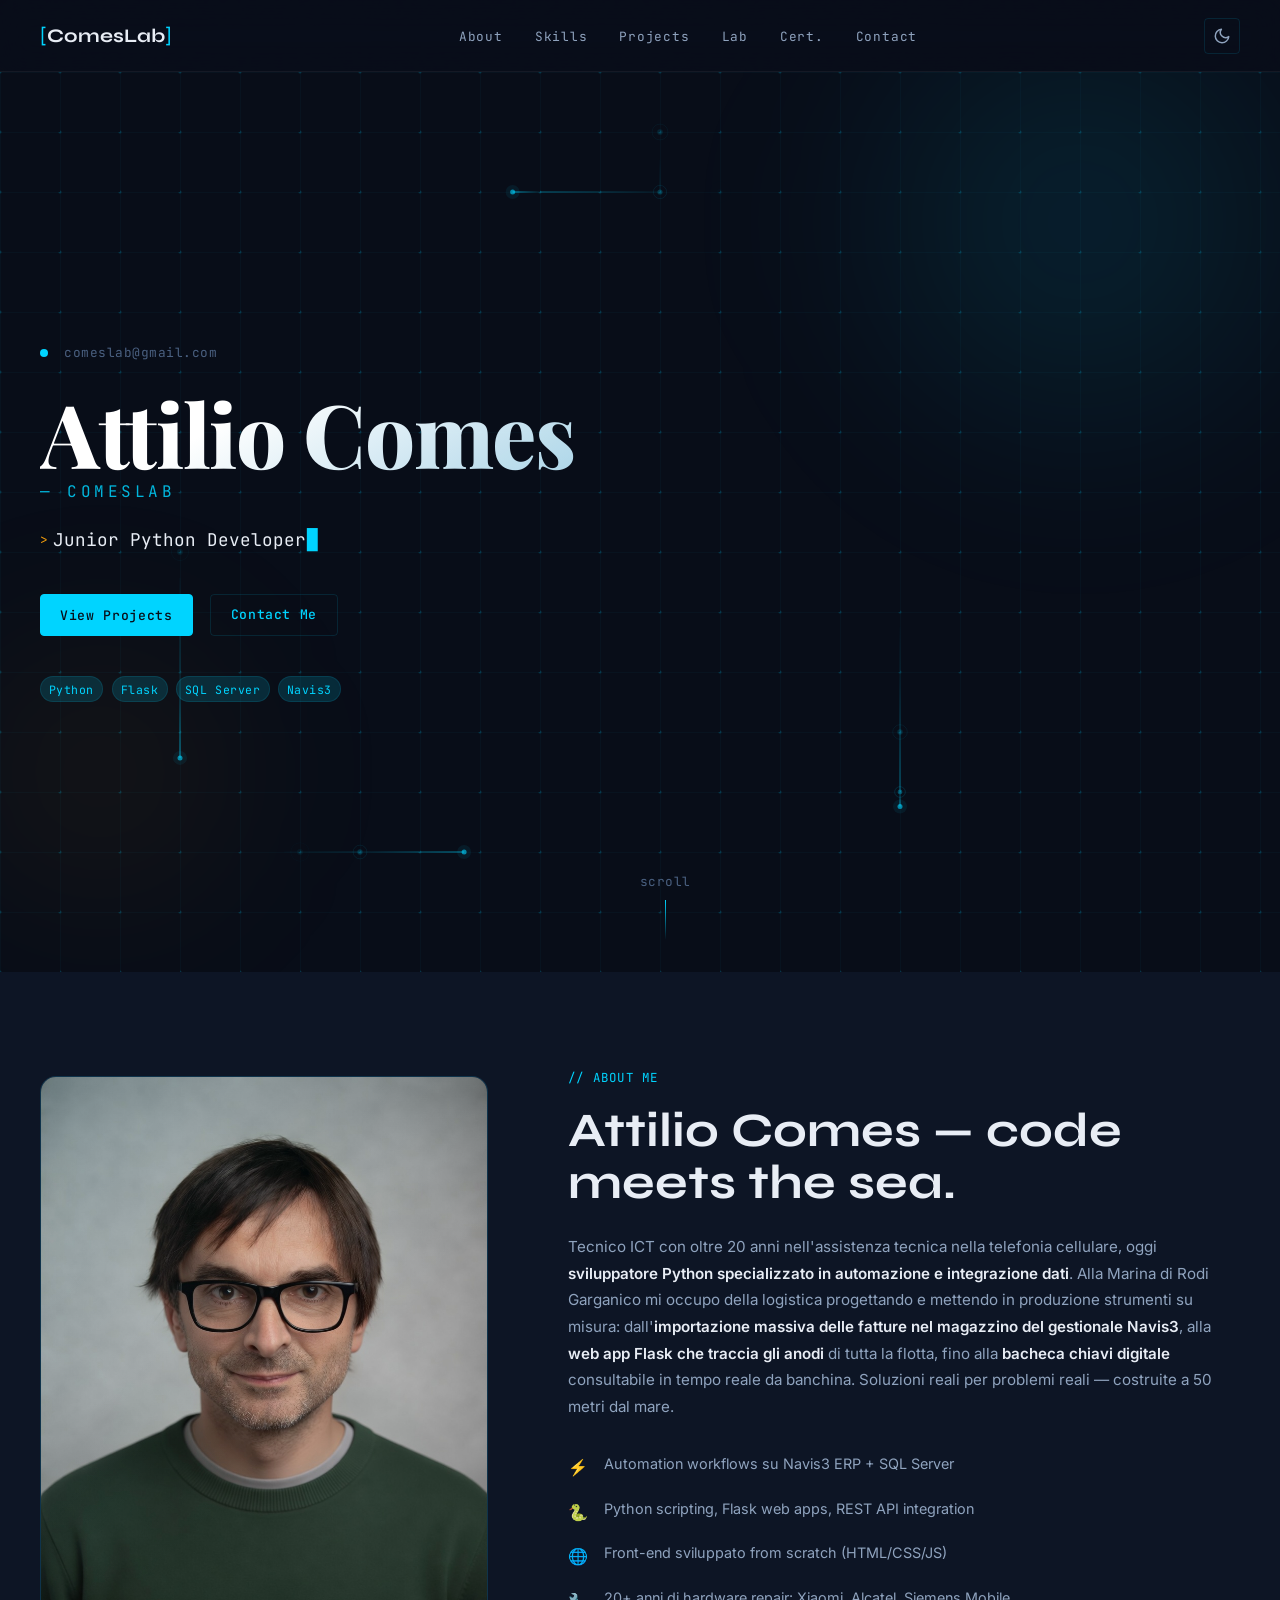
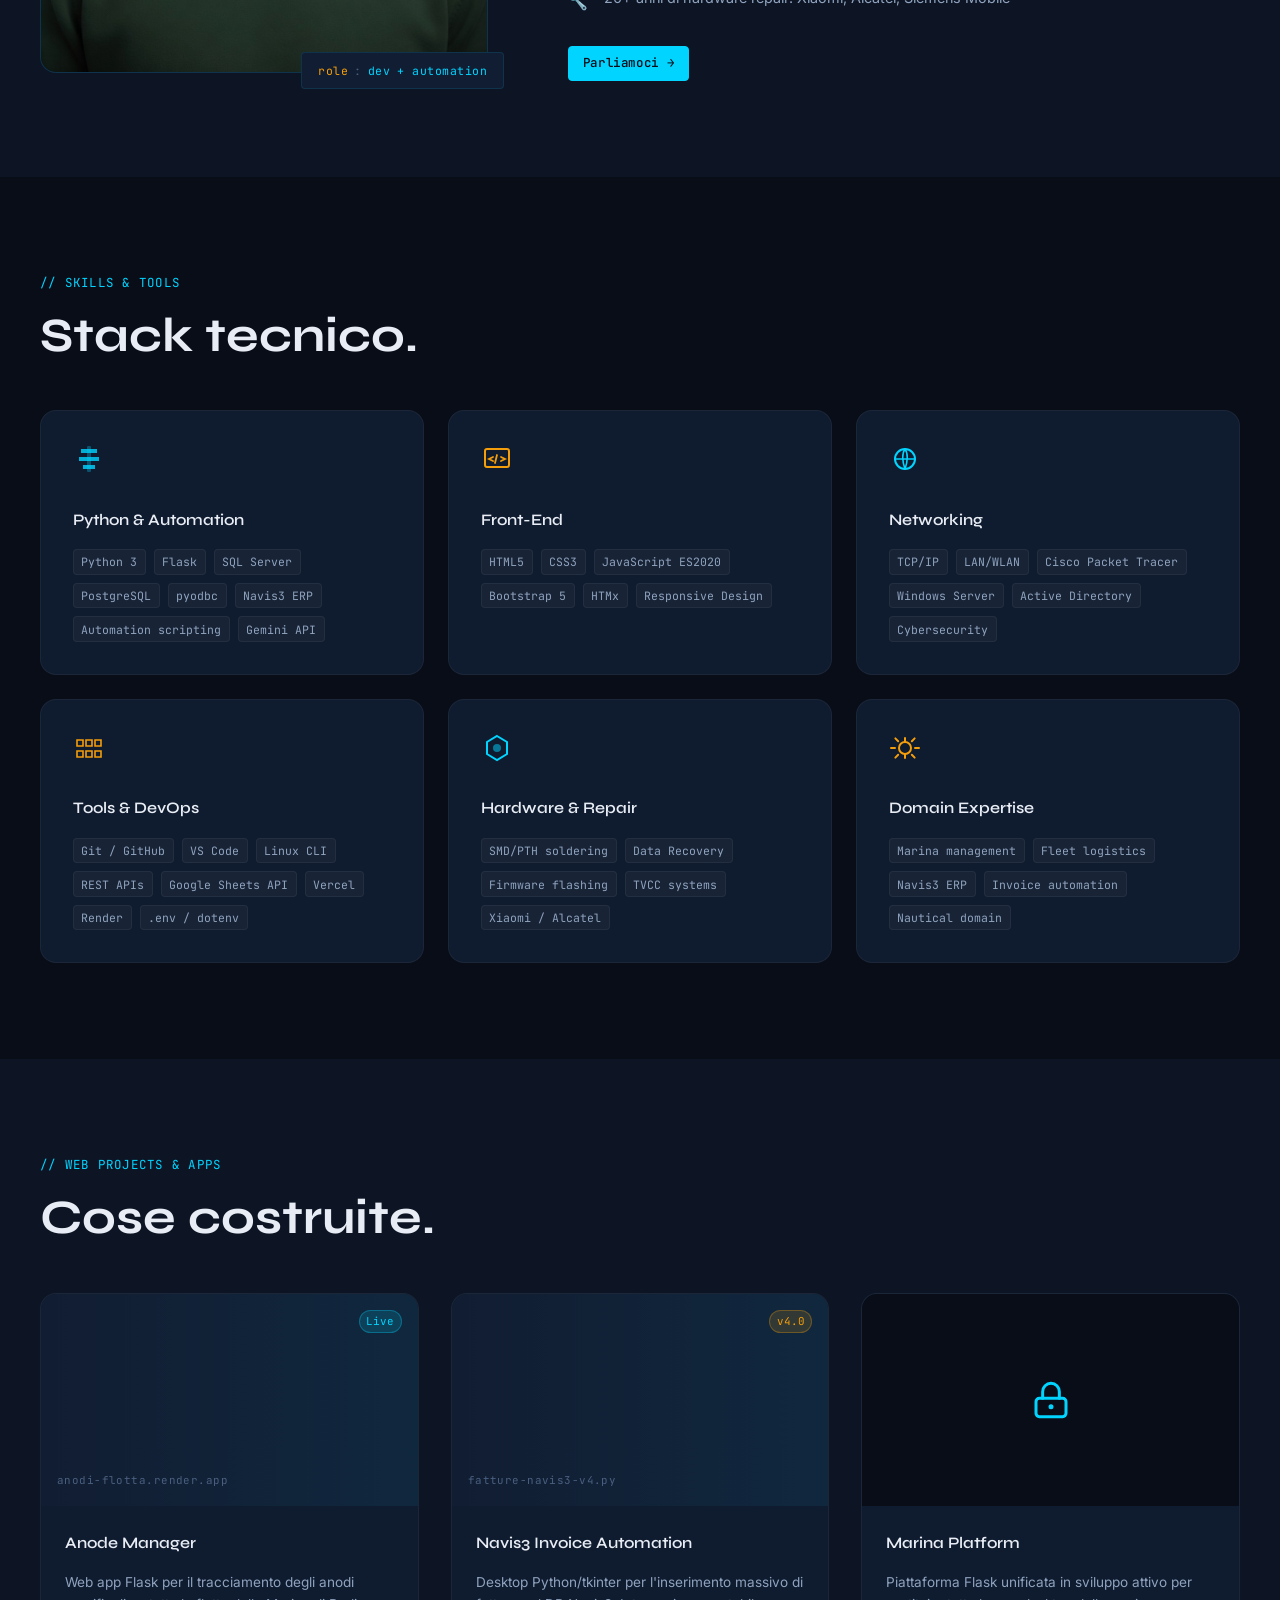
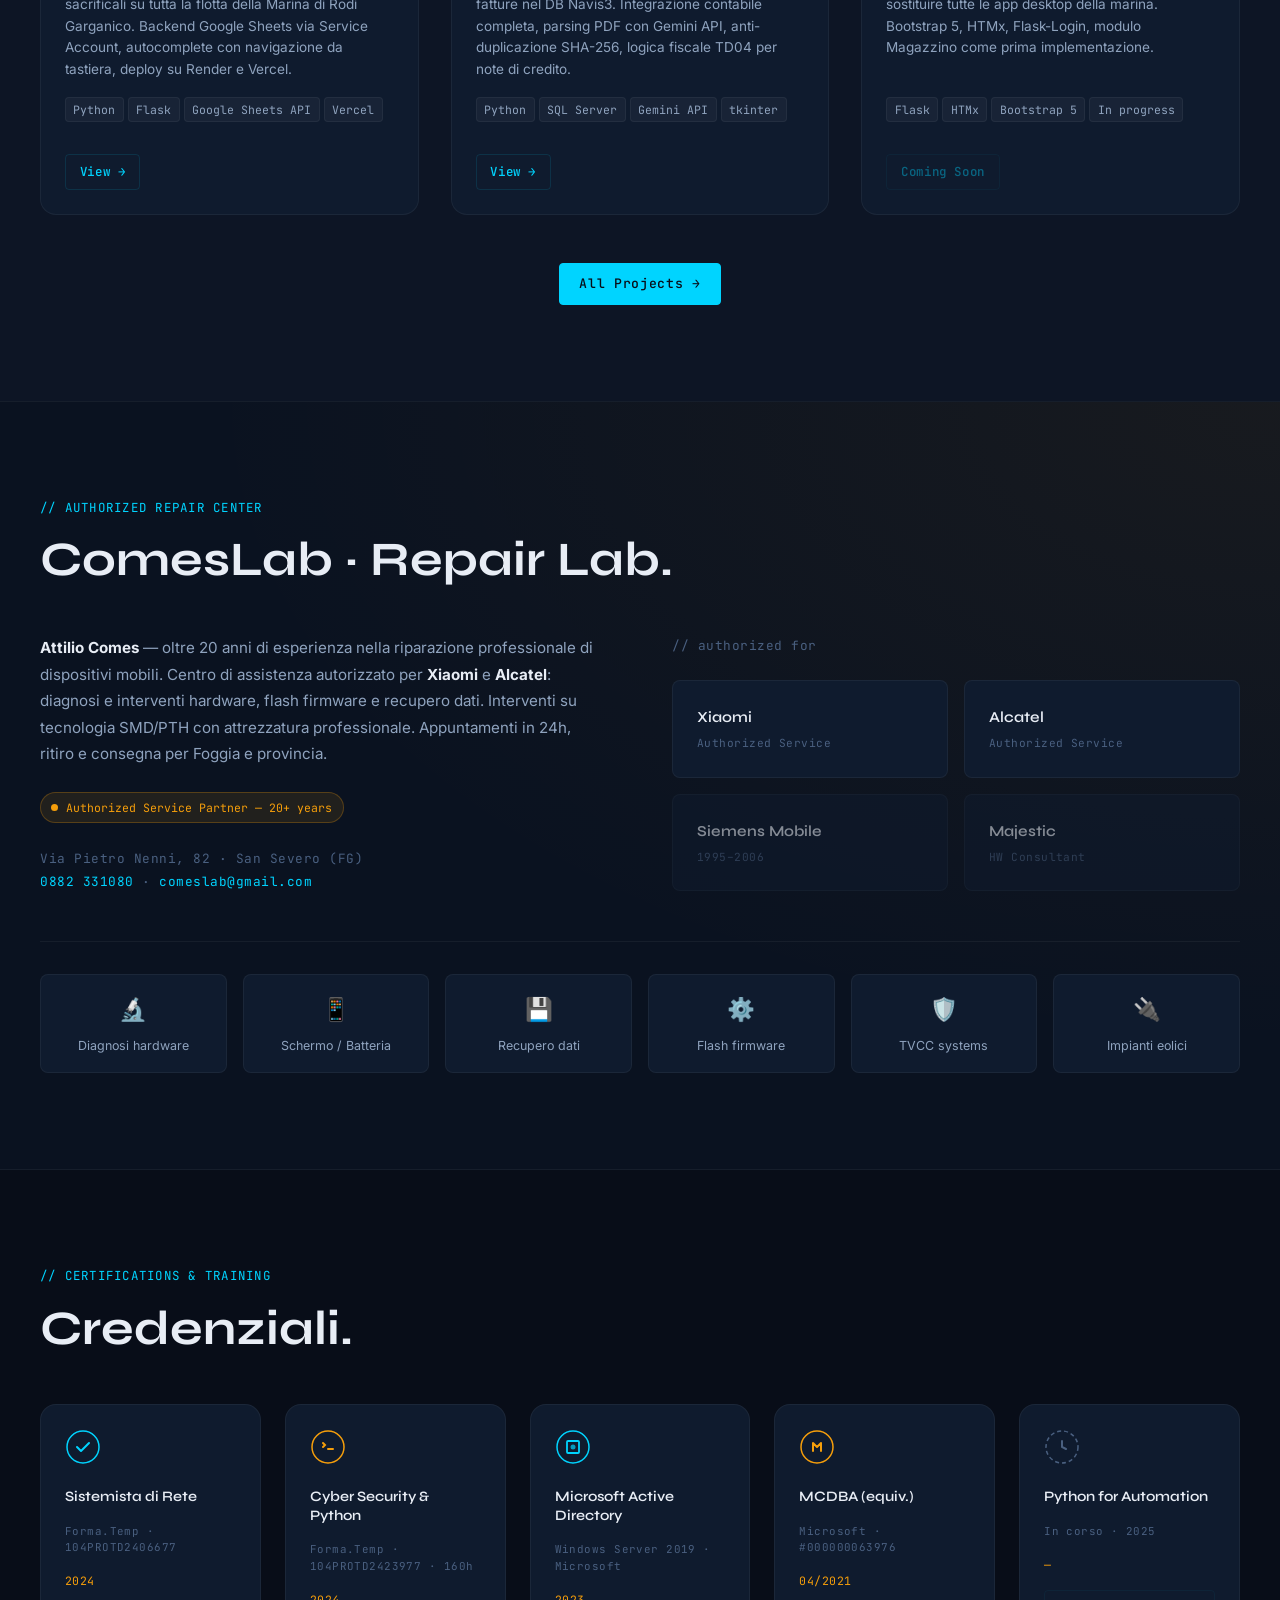
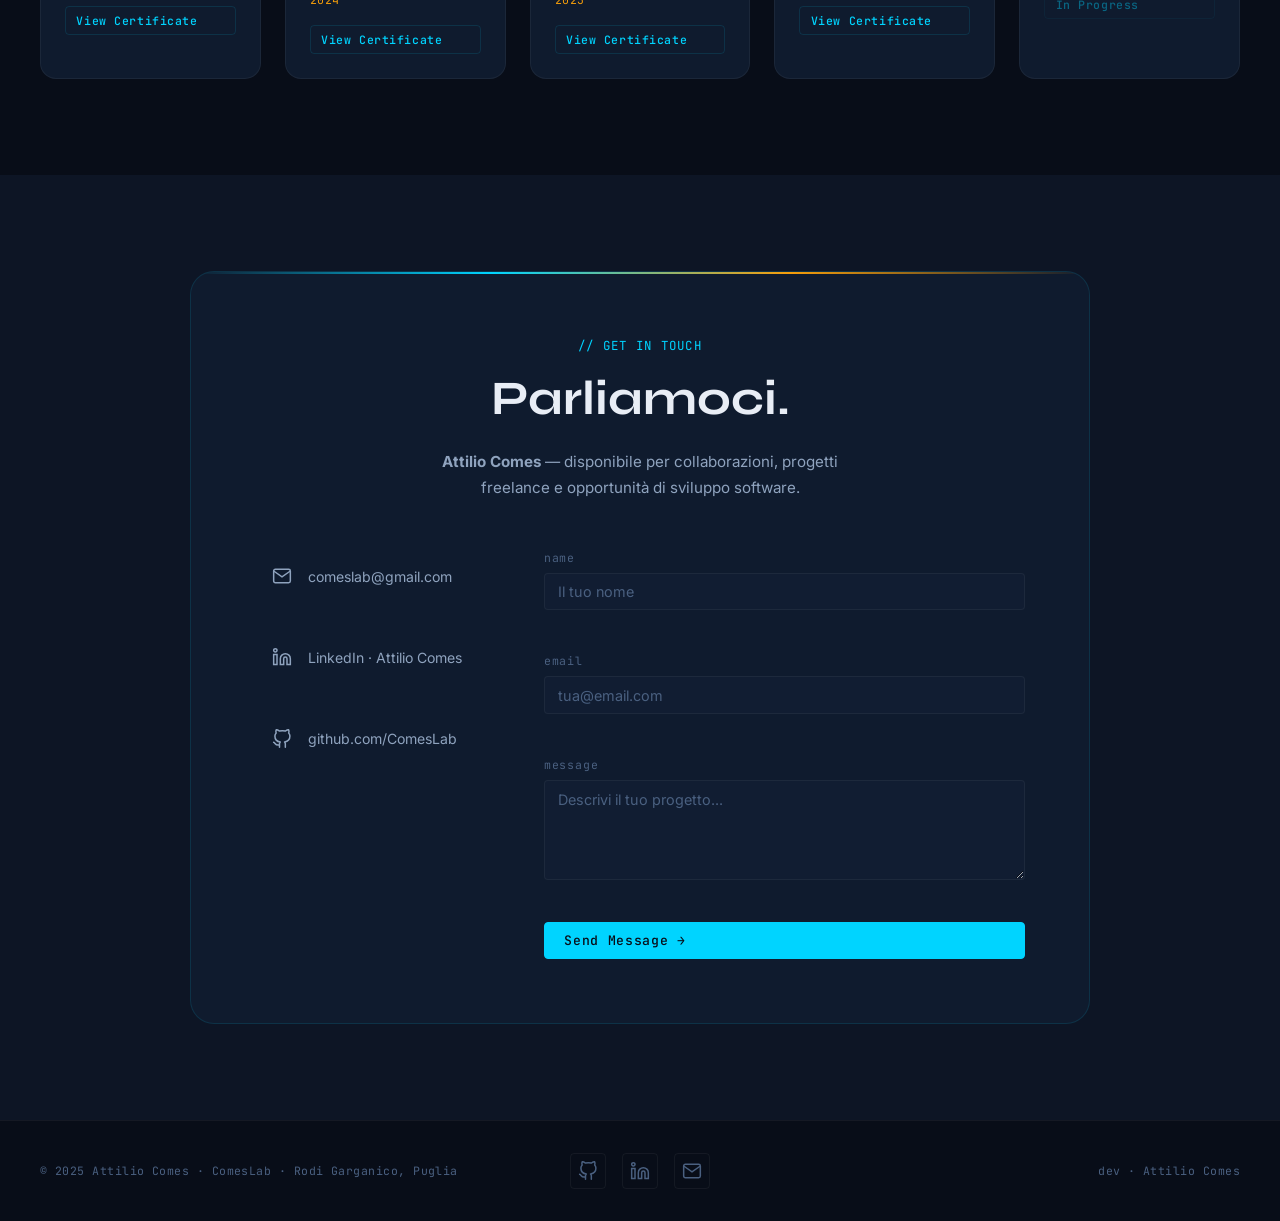
==== commit 0633b4bc: "seo: Bio on-page per Attilio Comes" ====
--- a/index.html
+++ b/index.html
@@ -3,7 +3,7 @@
 <head>
   <meta charset="UTF-8" />
   <meta name="viewport" content="width=device-width, initial-scale=1.0" />
-  <meta name="description" content="Attilio Comes — Python Developer & Automation Specialist. Portfolio personale: Flask web app, SQL Server, automazione marina. ComesLab, Rodi Garganico, Puglia." />
+  <meta name="description" content="Attilio Comes — Sviluppatore Python, automazione e integrazione dati. Portfolio personale: Flask web app, SQL Server, logistica marina. ComesLab, Rodi Garganico, Puglia." />
   <meta name="author" content="Attilio Comes" />
   <meta name="keywords" content="Attilio Comes, ComesLab, Python developer, Flask, SQL Server, Navis3, automation, marina, Rodi Garganico, Puglia, front-end developer" />
   <meta name="robots" content="index, follow, max-image-preview:large, max-snippet:-1" />
@@ -51,8 +51,8 @@
         "givenName": "Attilio",
         "familyName": "Comes",
         "alternateName": "ComesLab",
-        "description": "Attilio Comes e un Python Developer e Automation Specialist con oltre 20 anni di esperienza ICT. Progetta web app Flask e sistemi di automazione per la Marina di Rodi Garganico.",
-        "jobTitle": "Python Developer & Automation Specialist",
+        "description": "Attilio Comes e un sviluppatore Python specializzato in automazione e integrazione dati, con oltre 20 anni di esperienza ICT nella telefonia cellulare. Progetta web app Flask e sistemi di automazione per la Marina di Rodi Garganico.",
+        "jobTitle": "Sviluppatore Python — Automazione e Integrazione Dati",
         "email": "mailto:comeslab@gmail.com",
         "url": "https://comeslab.github.io/",
         "image": "https://comeslab.github.io/image/og-preview.jpg",
@@ -237,9 +237,9 @@
             <p class="section-label mono">// about me</p>
             <h2 class="section-heading">Attilio Comes — code meets the sea.</h2>
             <p class="about__body">
-              Sono <strong>Attilio Comes</strong>, tecnico ICT con oltre 20 anni nelle telecomunicazioni,
-              oggi <strong>Python developer e automation specialist</strong>.
-              Alla Marina di Rodi Garganico progetto e metto in produzione strumenti su misura:
+              Tecnico ICT con oltre 20 anni nell'assistenza tecnica nella telefonia cellulare,
+              oggi <strong>sviluppatore Python specializzato in automazione e integrazione dati</strong>.
+              Alla Marina di Rodi Garganico mi occupo della logistica progettando e mettendo in produzione strumenti su misura:
               dall'<strong>importazione massiva delle fatture nel magazzino del gestionale Navis3</strong>,
               alla <strong>web app Flask che traccia gli anodi</strong> di tutta la flotta,
               fino alla <strong>bacheca chiavi digitale</strong> consultabile in tempo reale da banchina.
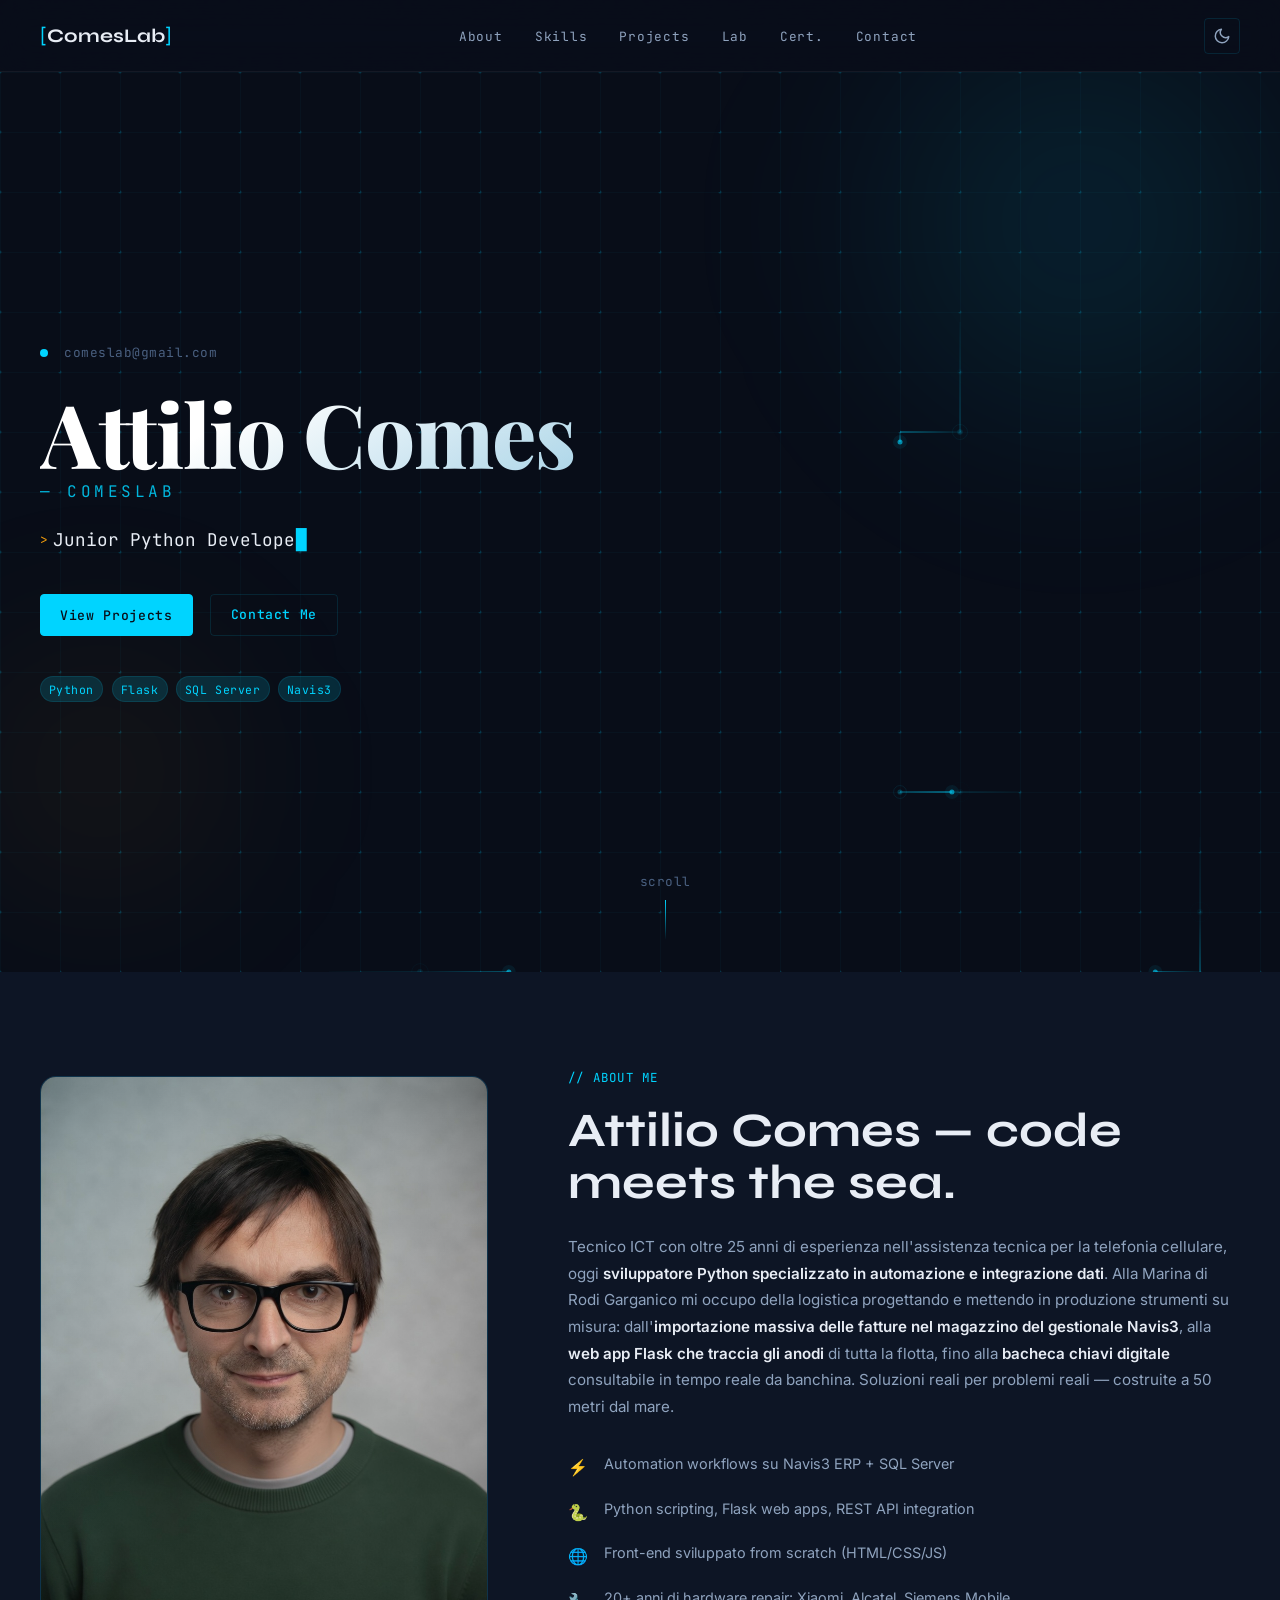
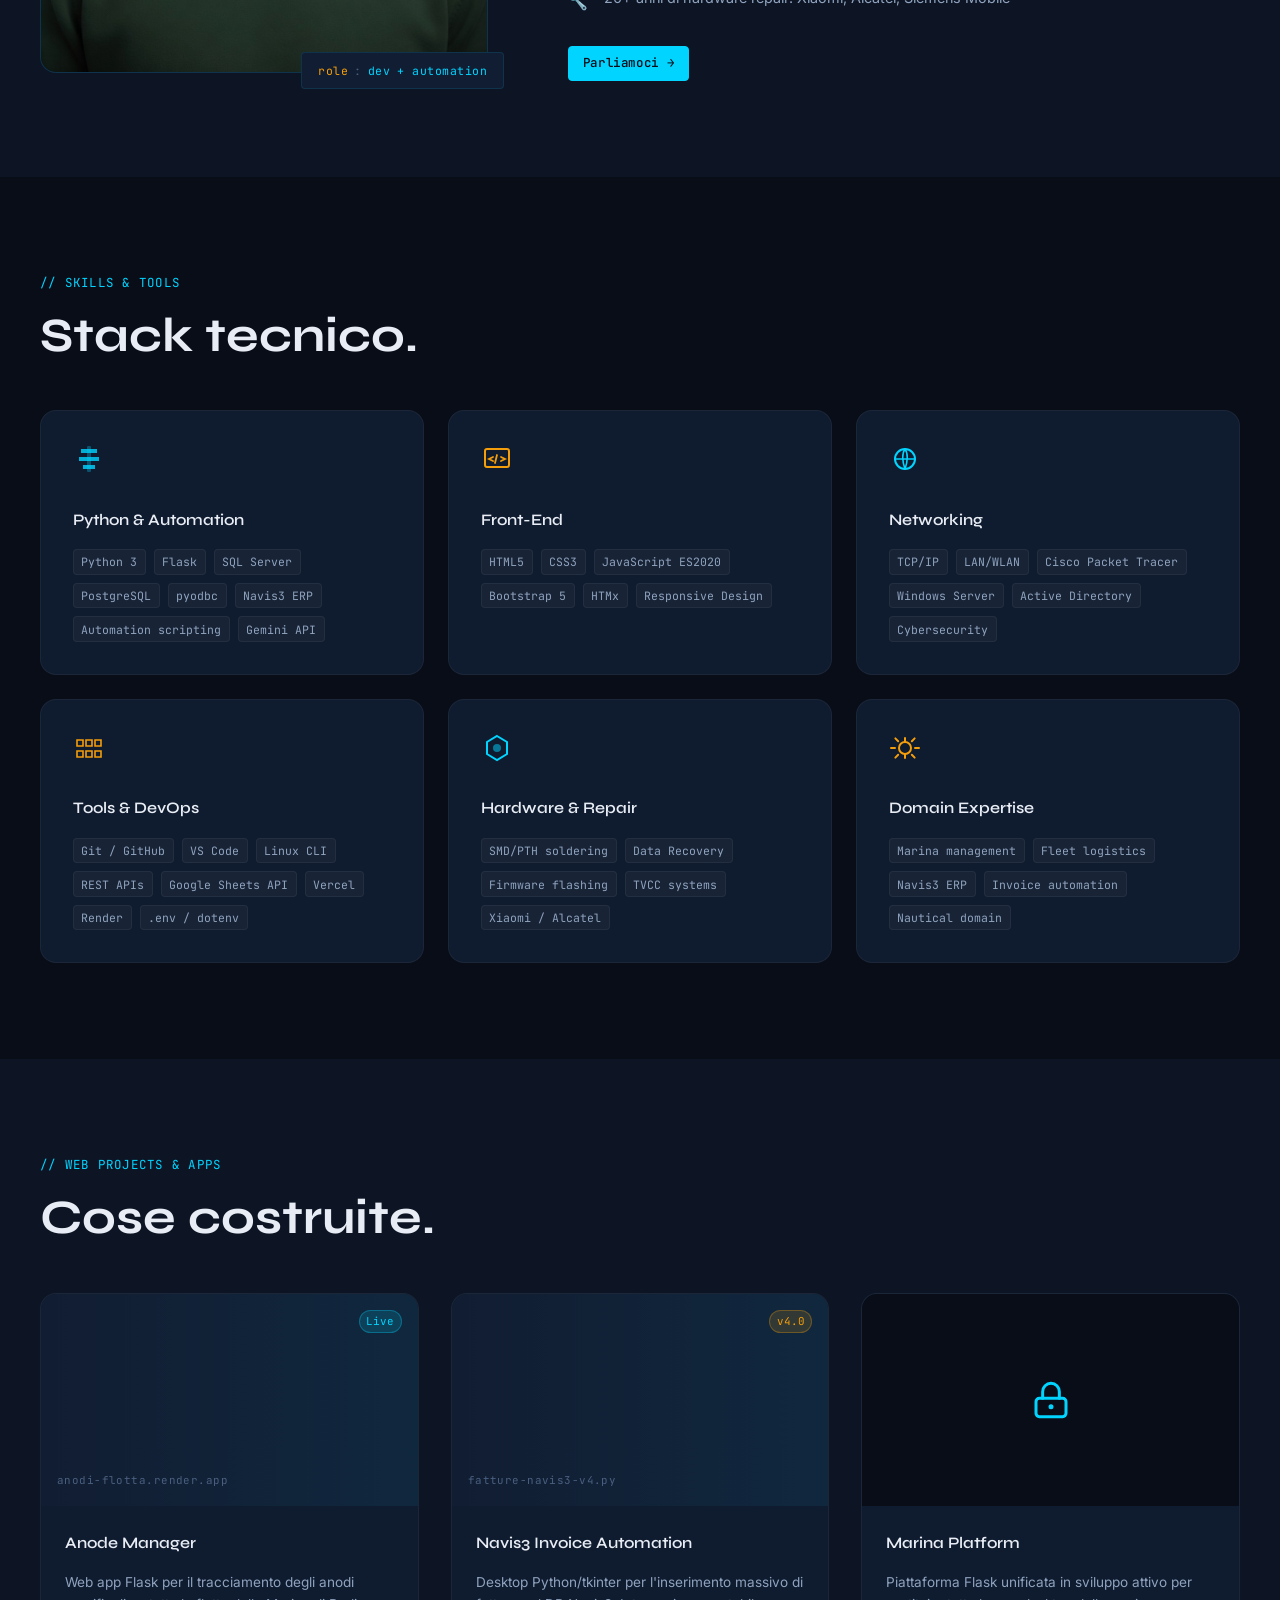
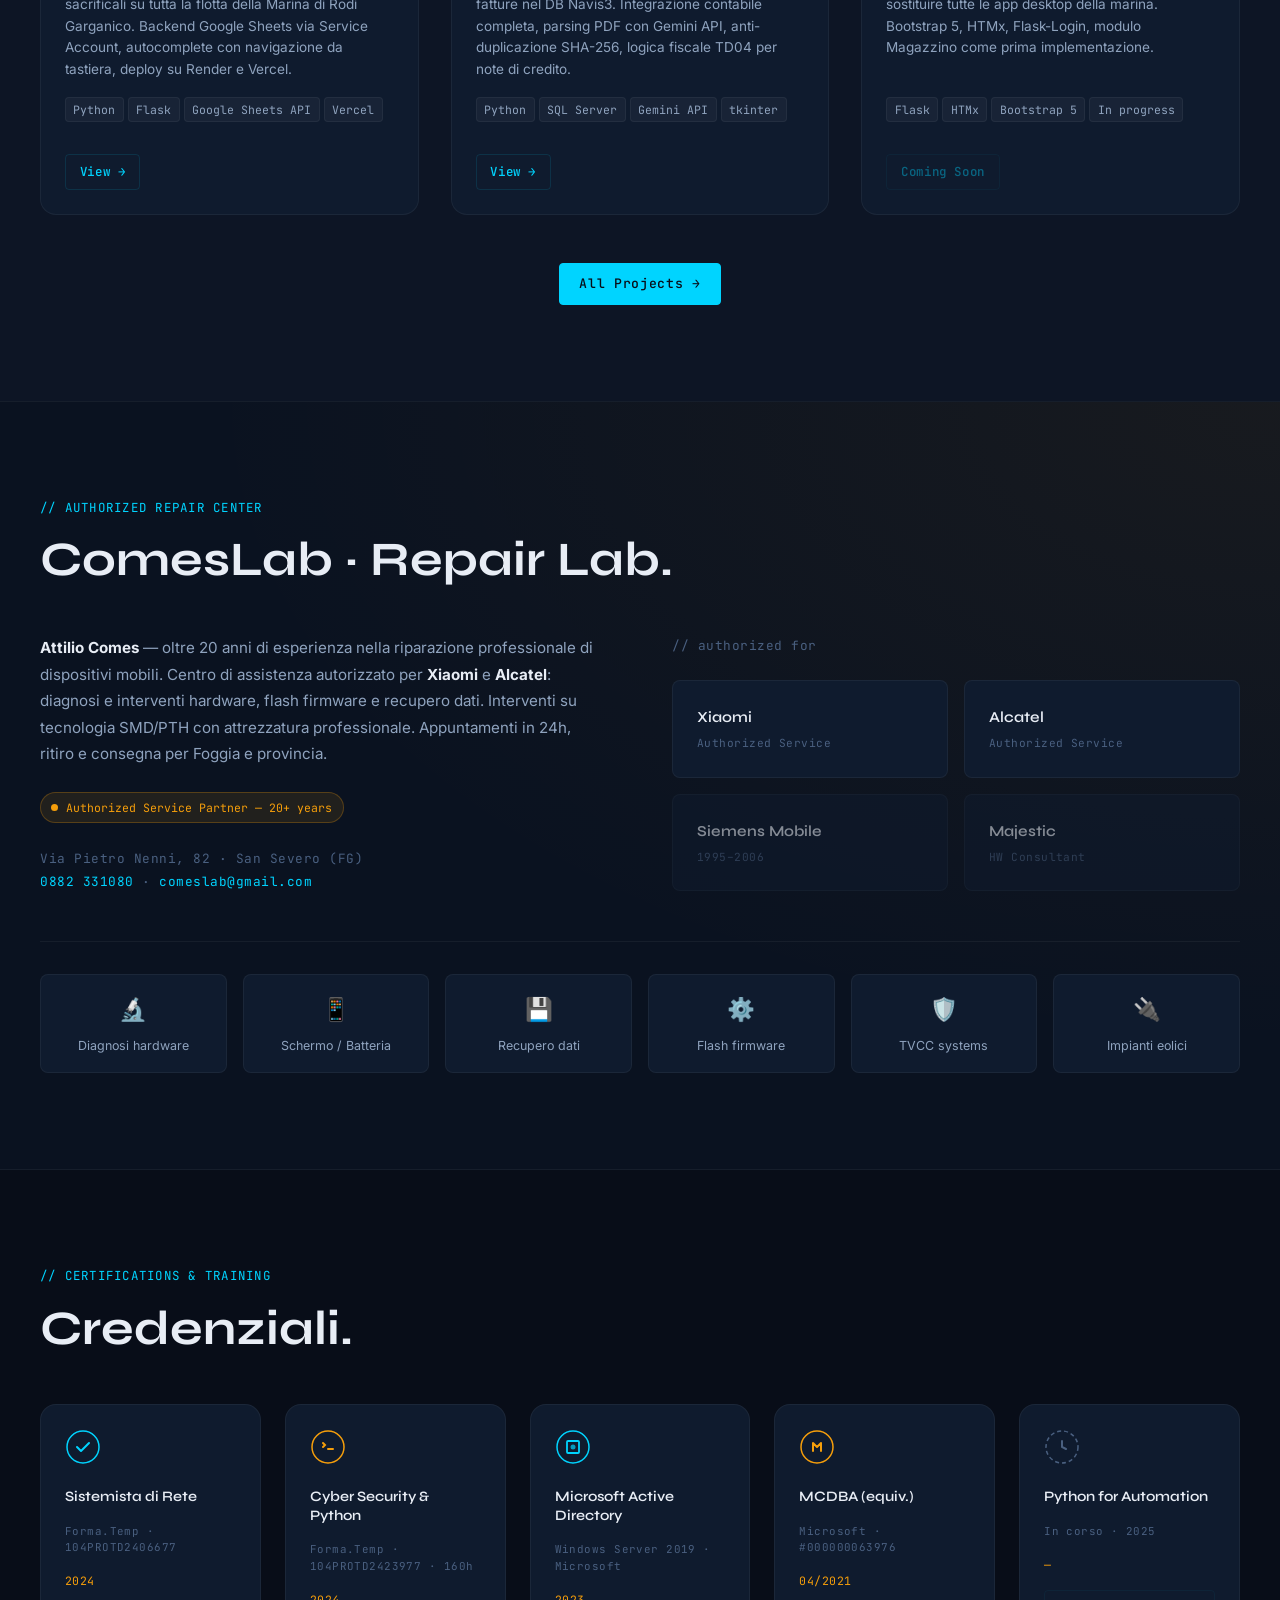
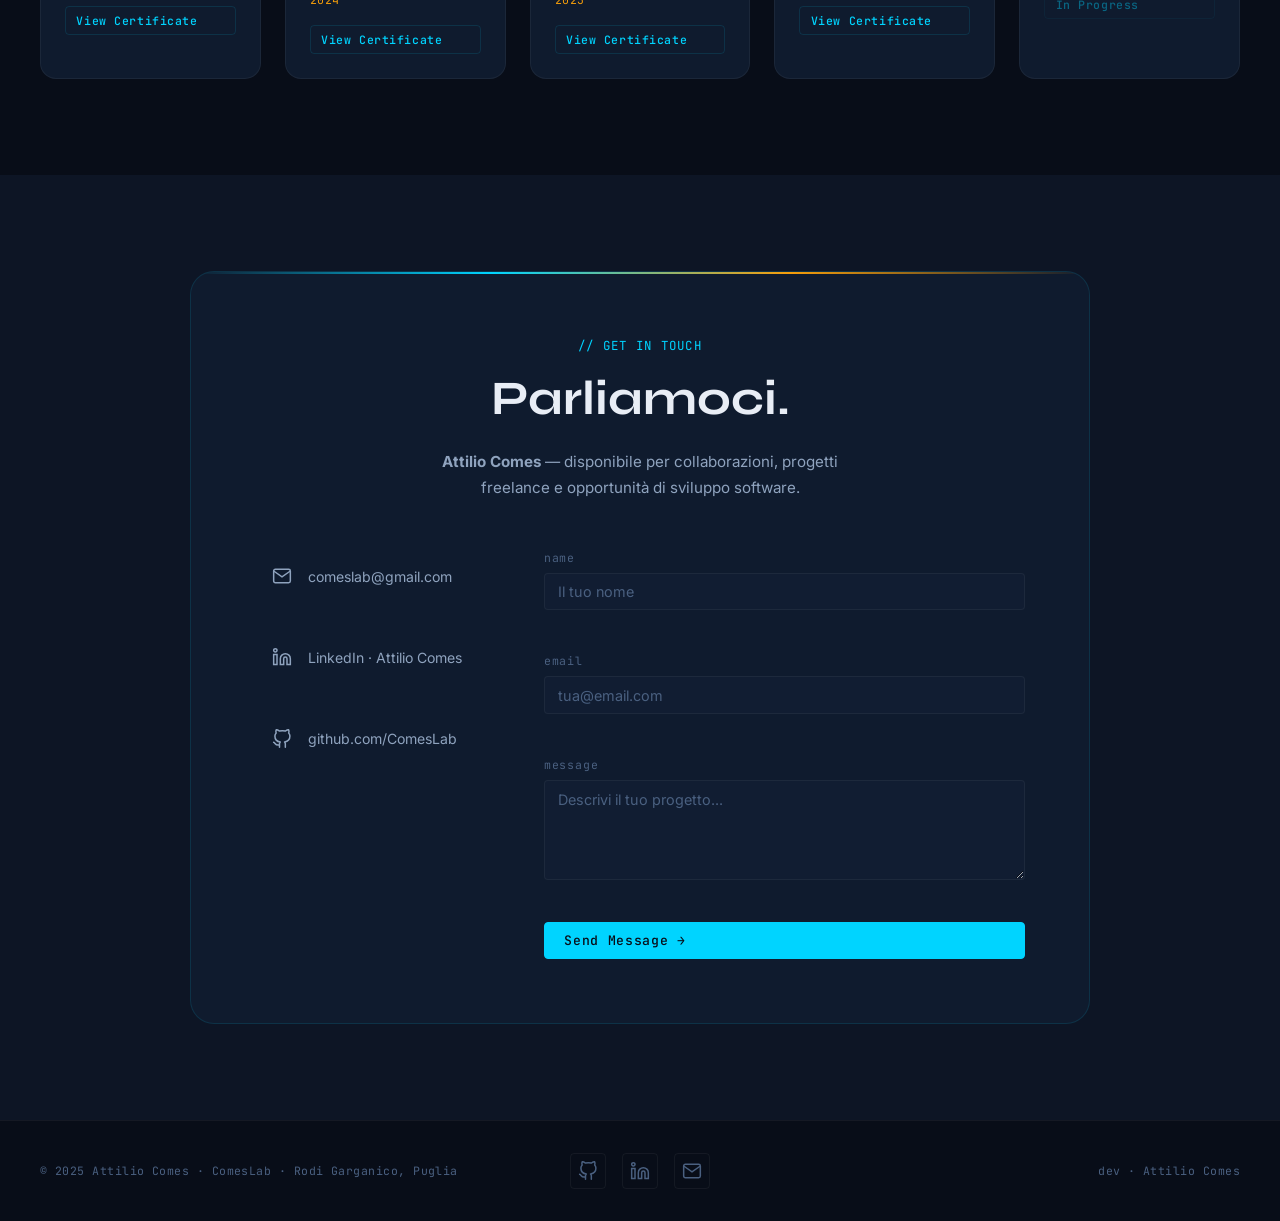
==== commit 999c051b: "update profilo" ====
--- a/index.html
+++ b/index.html
@@ -237,7 +237,7 @@
             <p class="section-label mono">// about me</p>
             <h2 class="section-heading">Attilio Comes — code meets the sea.</h2>
             <p class="about__body">
-              Tecnico ICT con oltre 20 anni nell'assistenza tecnica nella telefonia cellulare,
+              Tecnico ICT con oltre 25 anni di esperienza nell'assistenza tecnica per la telefonia cellulare,
               oggi <strong>sviluppatore Python specializzato in automazione e integrazione dati</strong>.
               Alla Marina di Rodi Garganico mi occupo della logistica progettando e mettendo in produzione strumenti su misura:
               dall'<strong>importazione massiva delle fatture nel magazzino del gestionale Navis3</strong>,
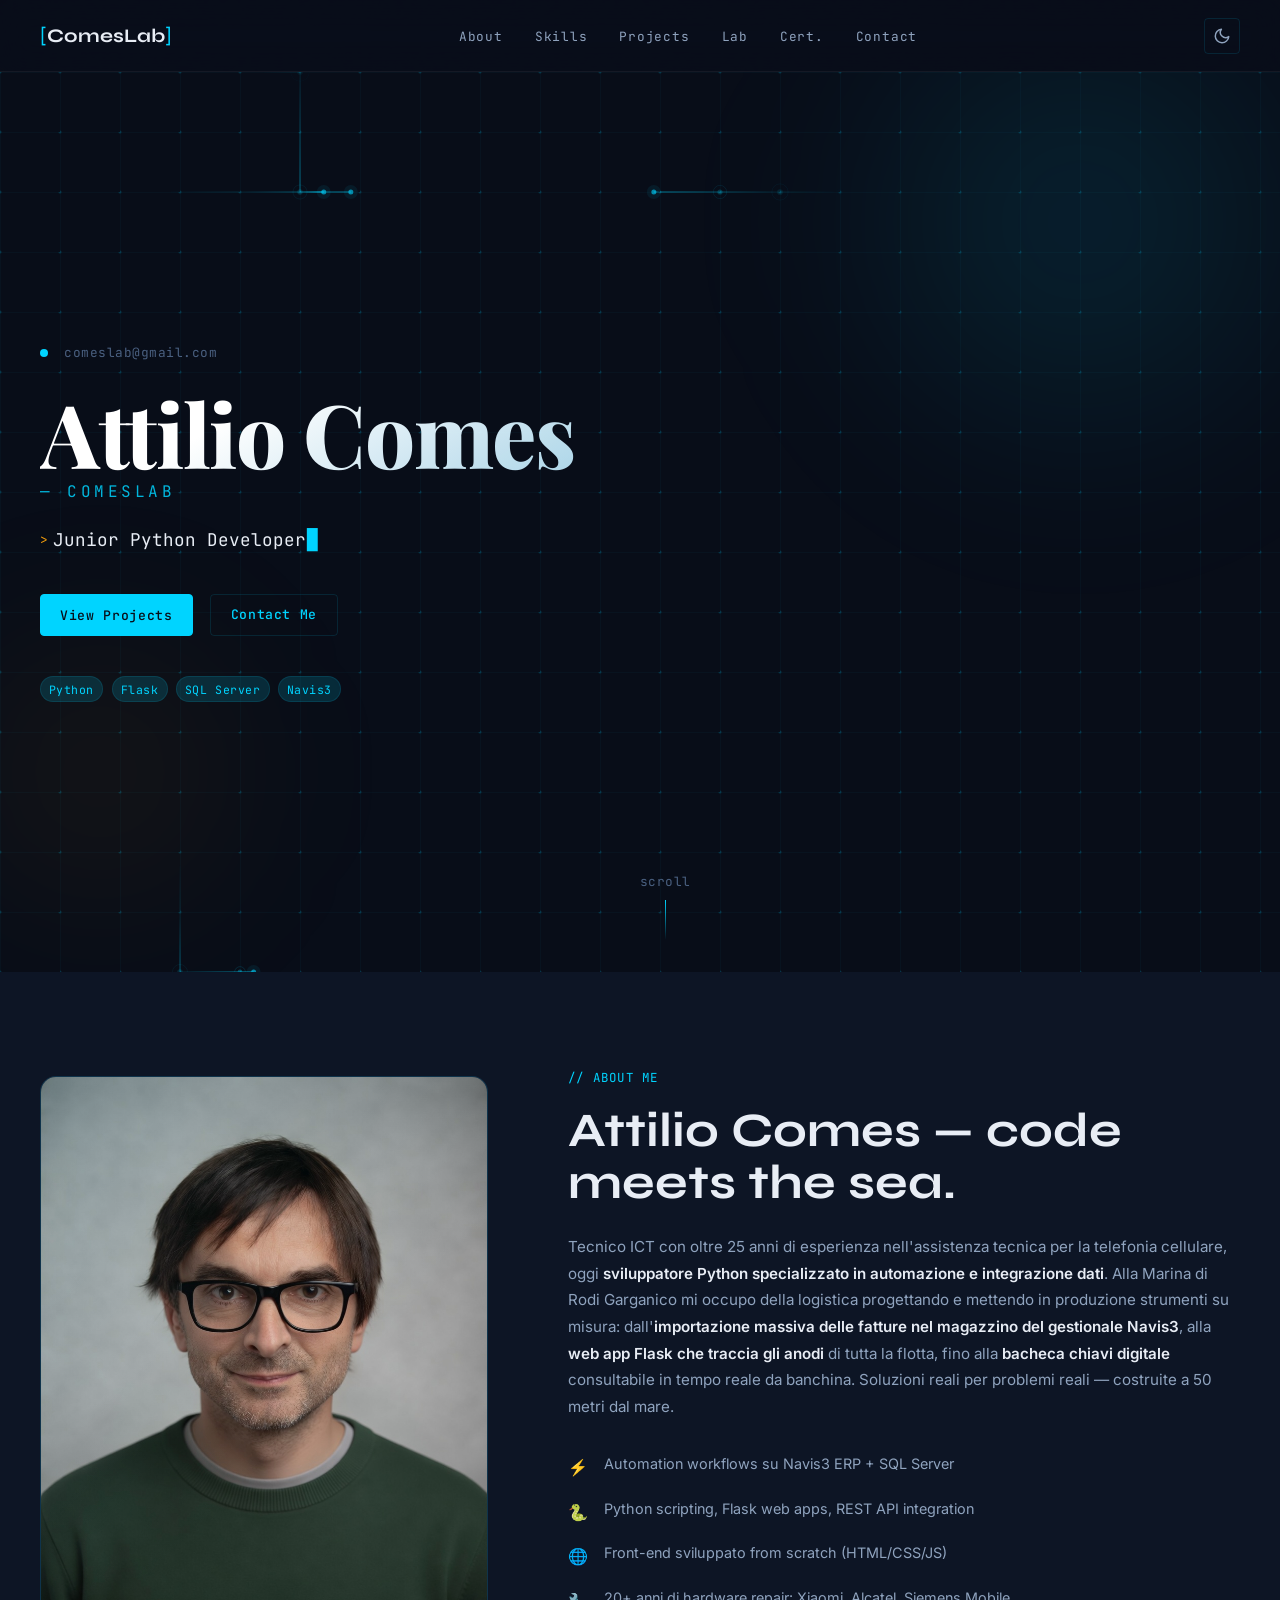
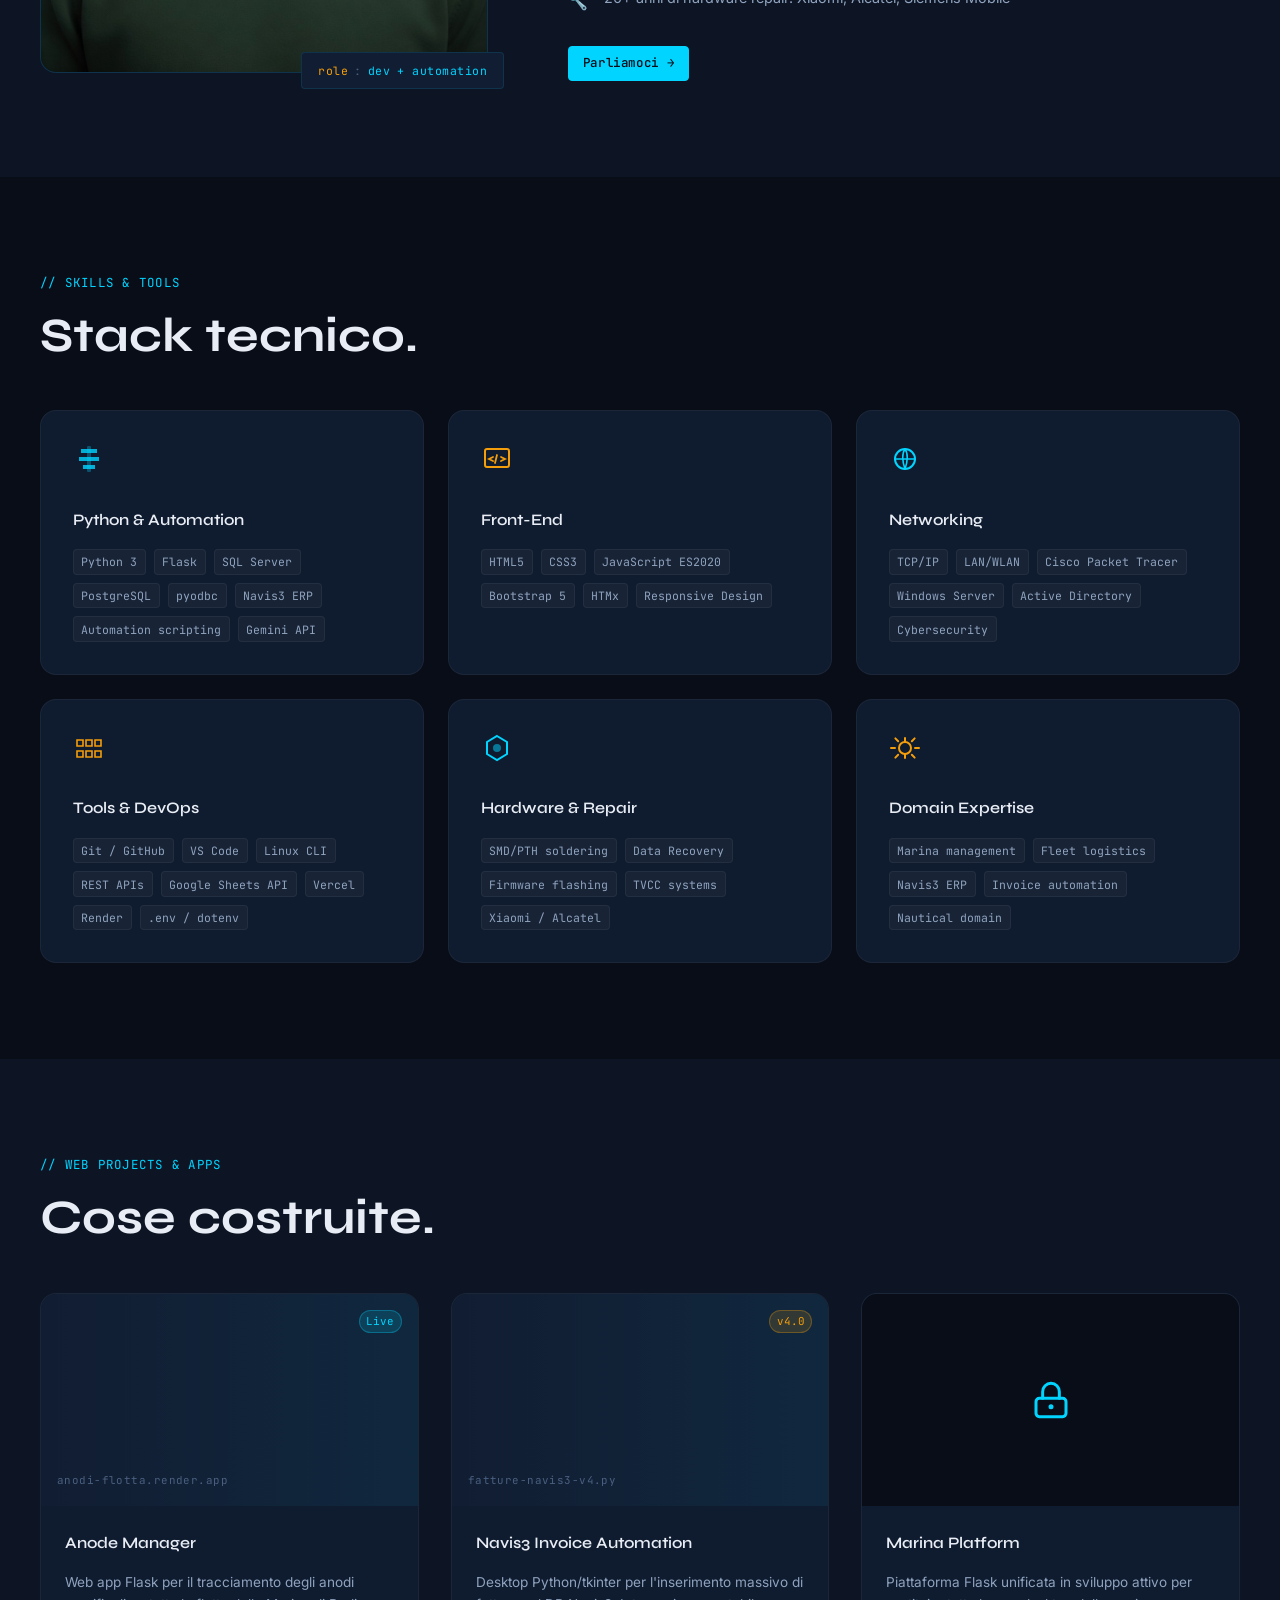
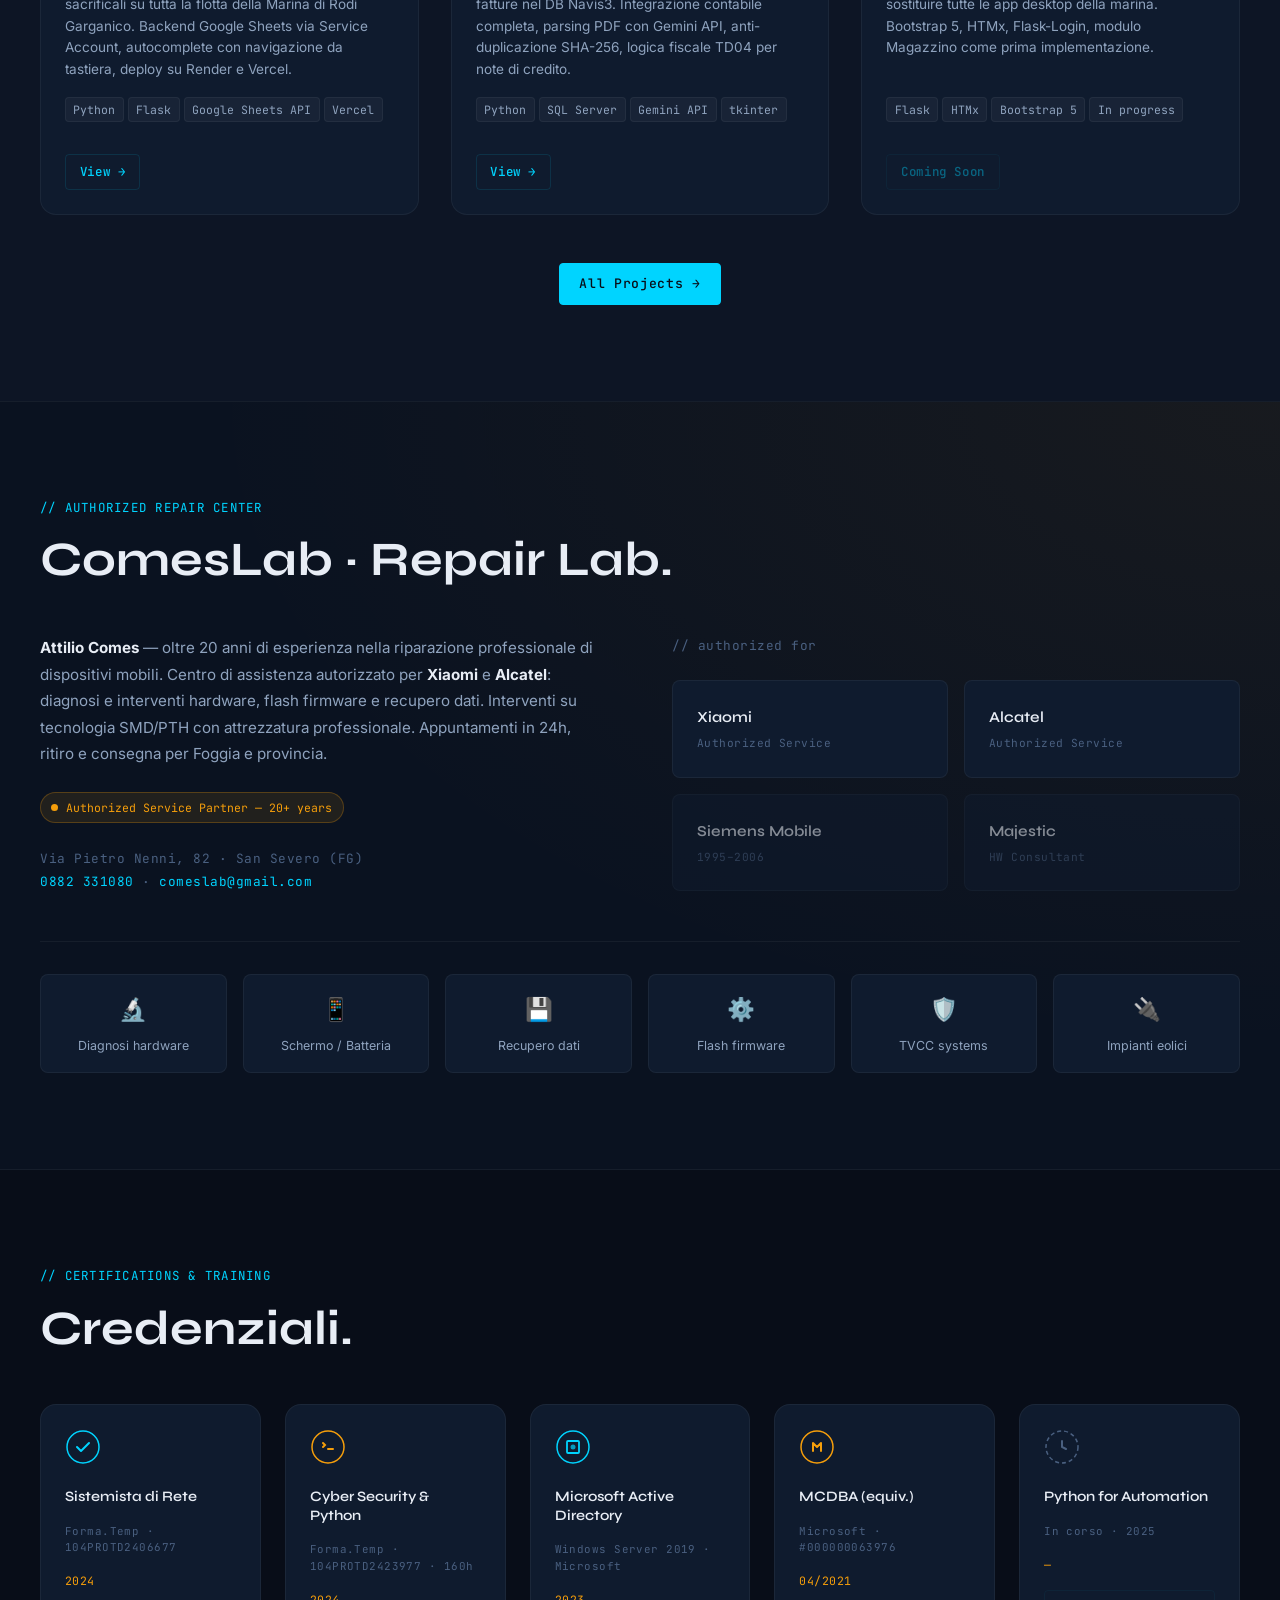
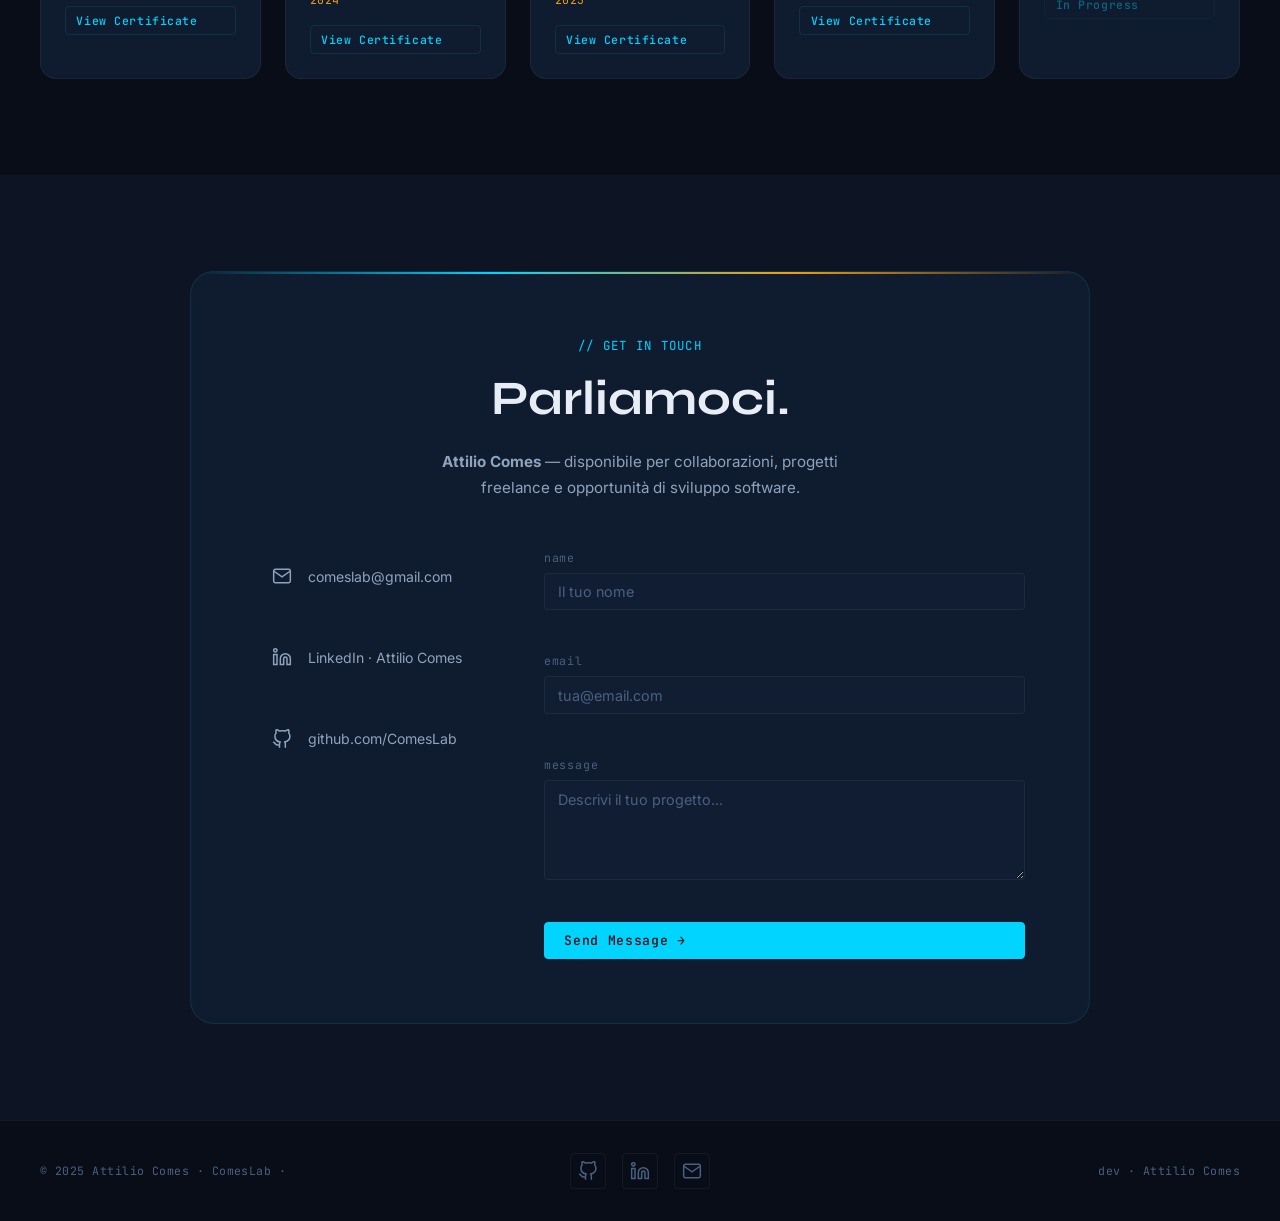
==== commit bb1a4264: "aggiornamento" ====
--- a/index.html
+++ b/index.html
@@ -741,7 +741,7 @@
     <div class="container">
       <div class="footer__inner">
         <p class="footer__copy mono">
-          © 2025 Attilio Comes · ComesLab · Rodi Garganico, Puglia
+          © 2025 Attilio Comes · ComesLab · 
         </p>
         <div class="footer__socials">
           <a class="footer__social-link" href="https://github.com/ComesLab" target="_blank" rel="noopener" aria-label="GitHub ComesLab">
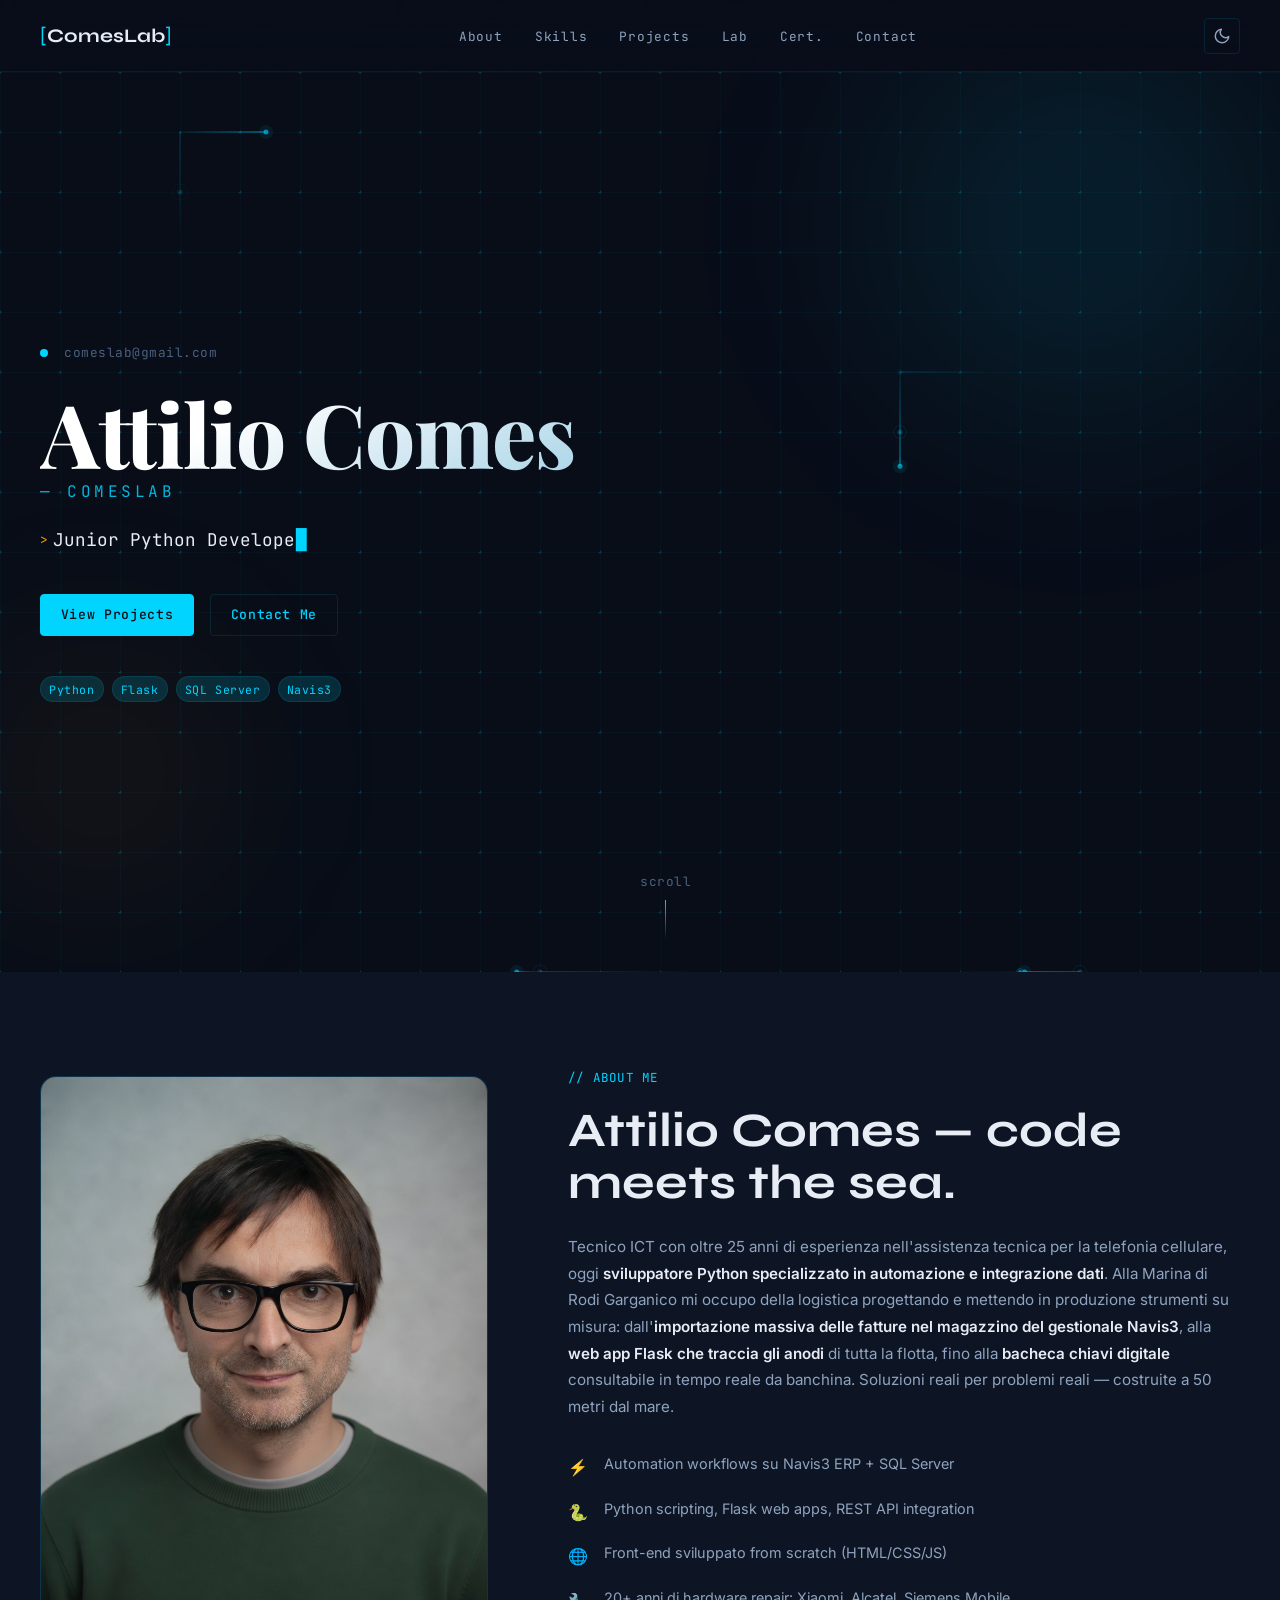
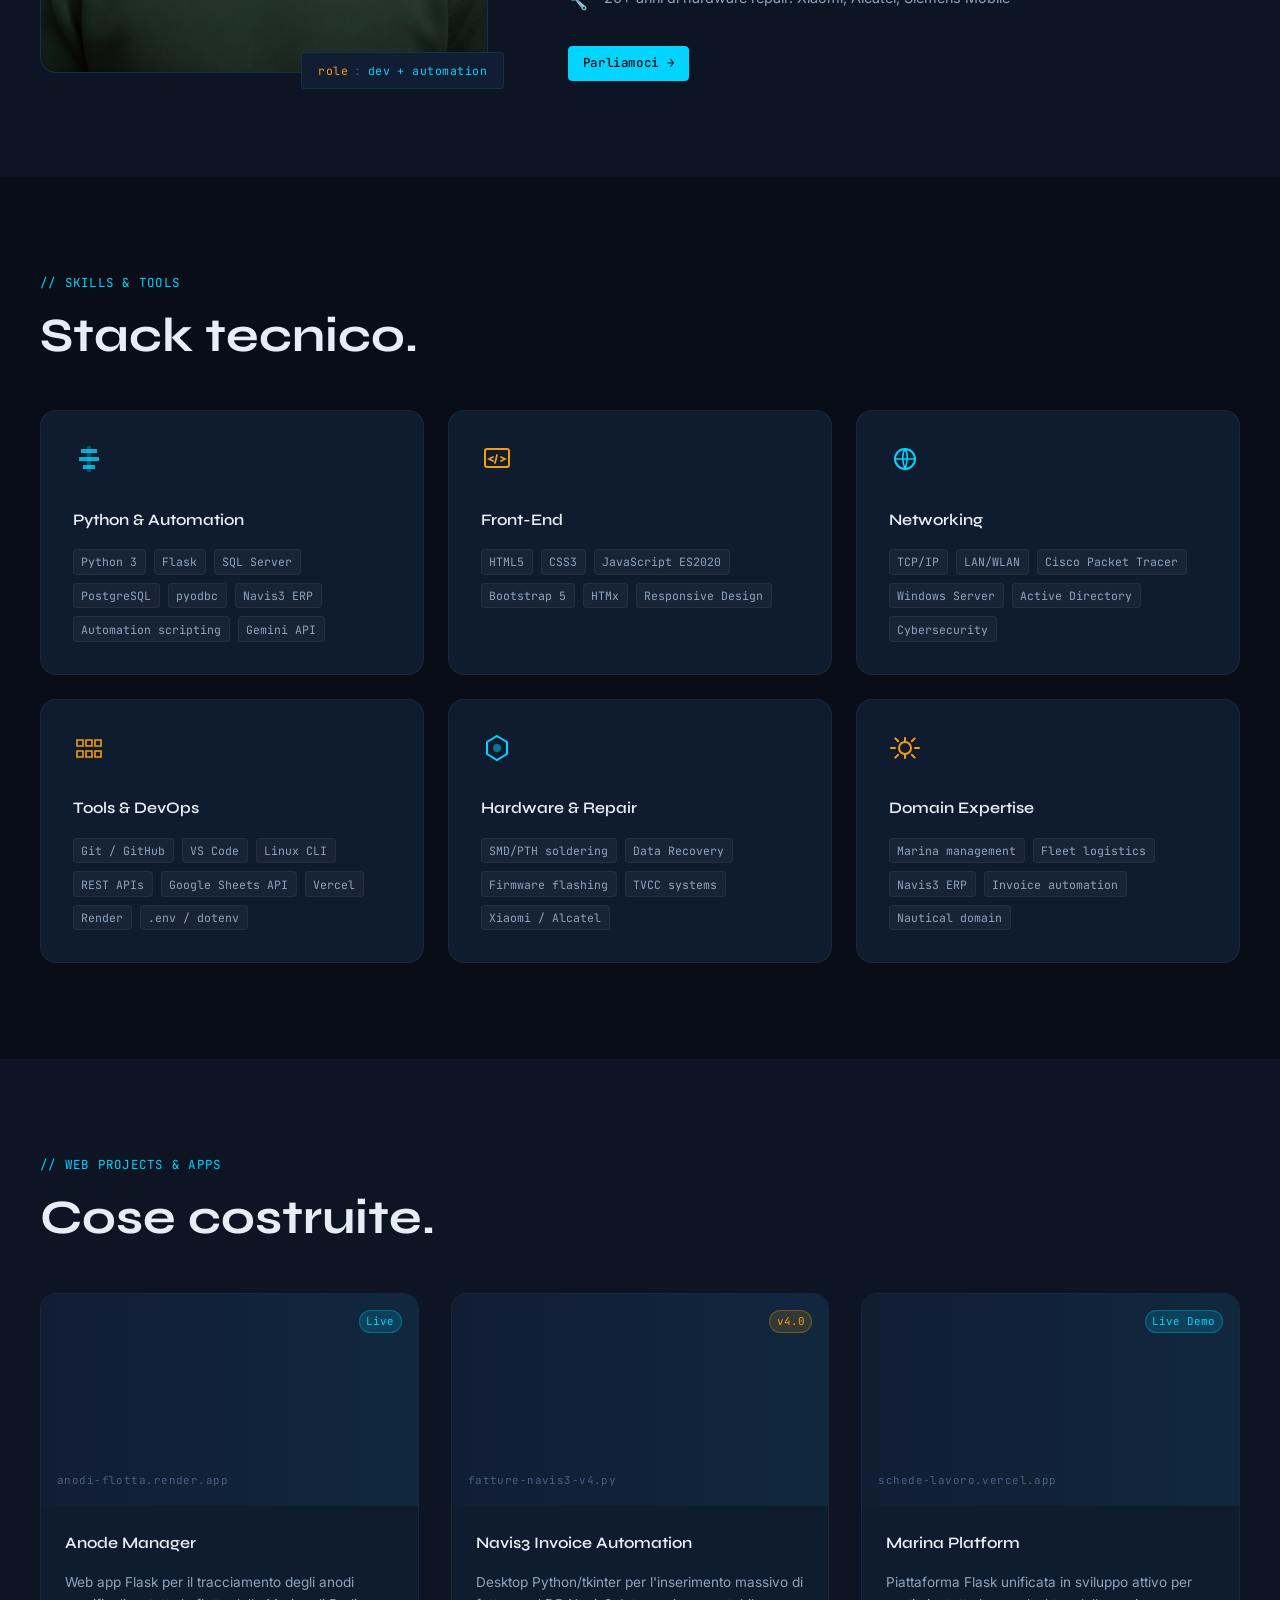
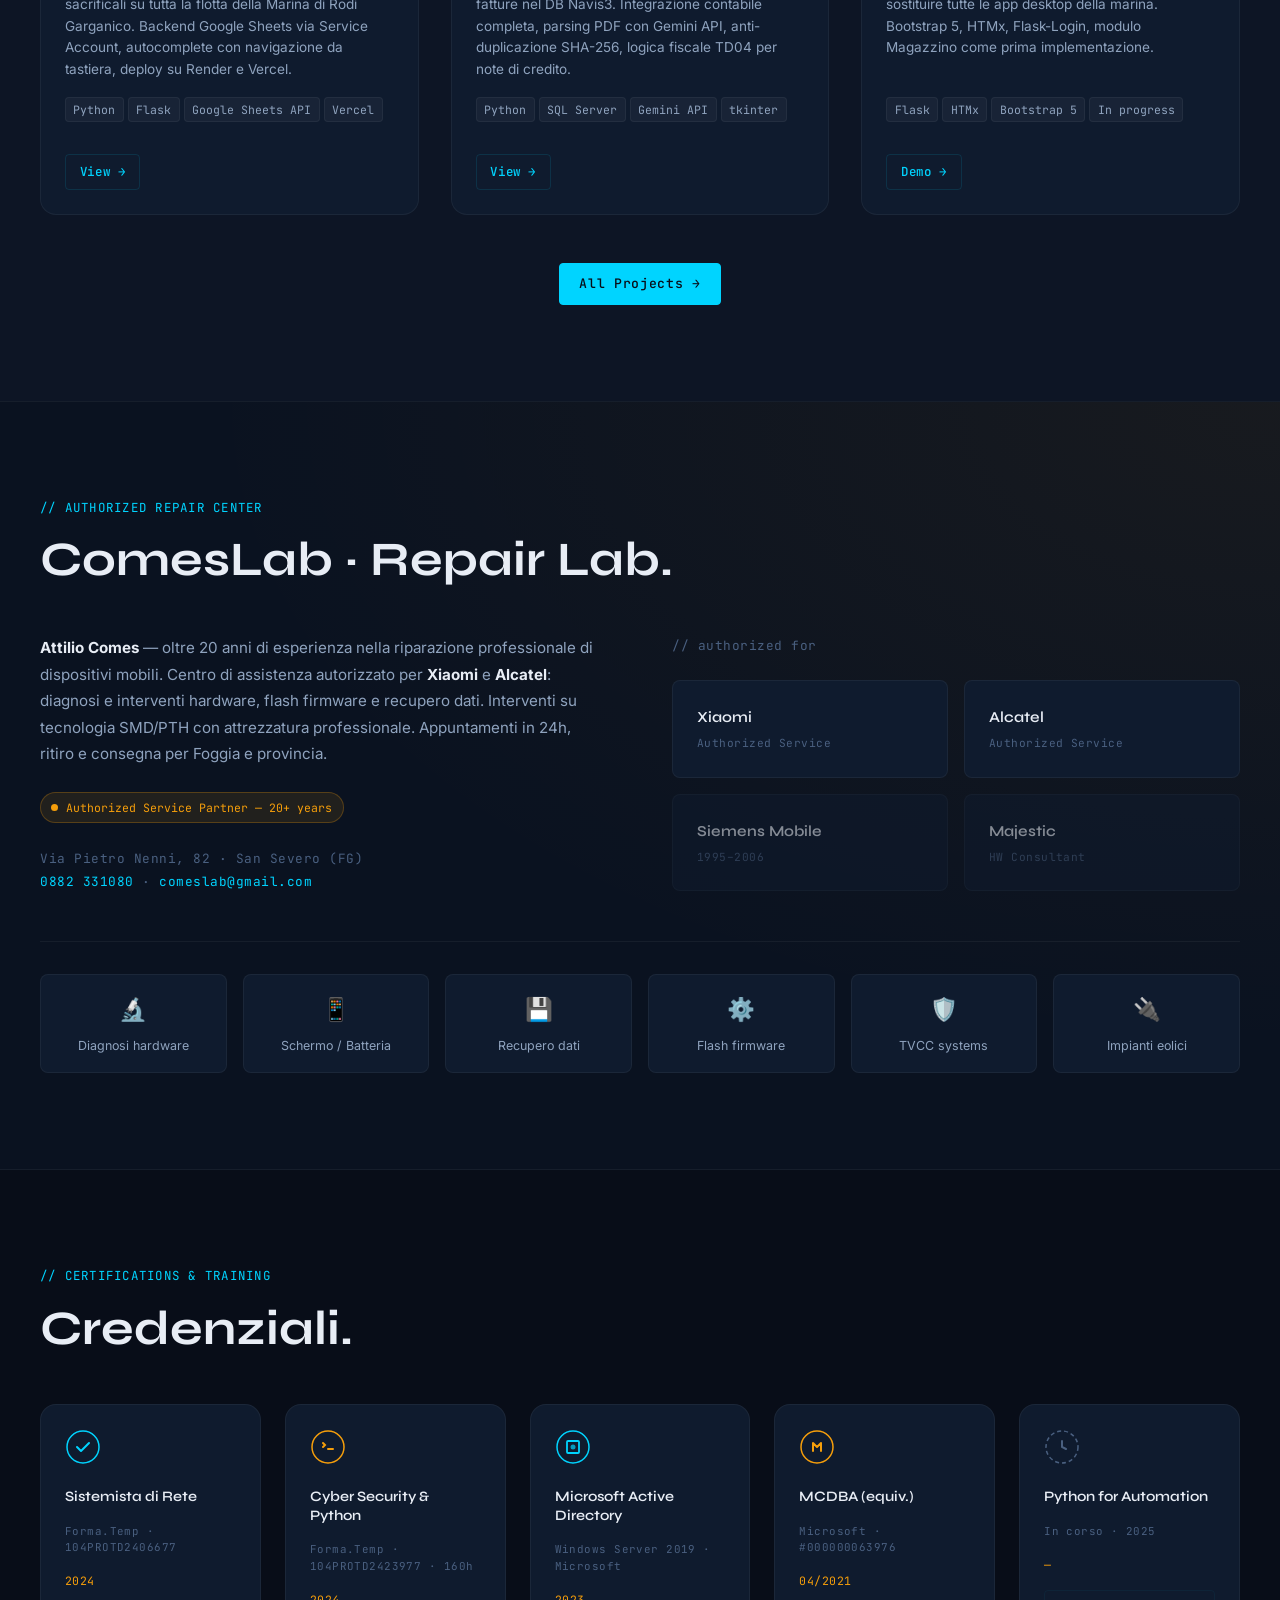
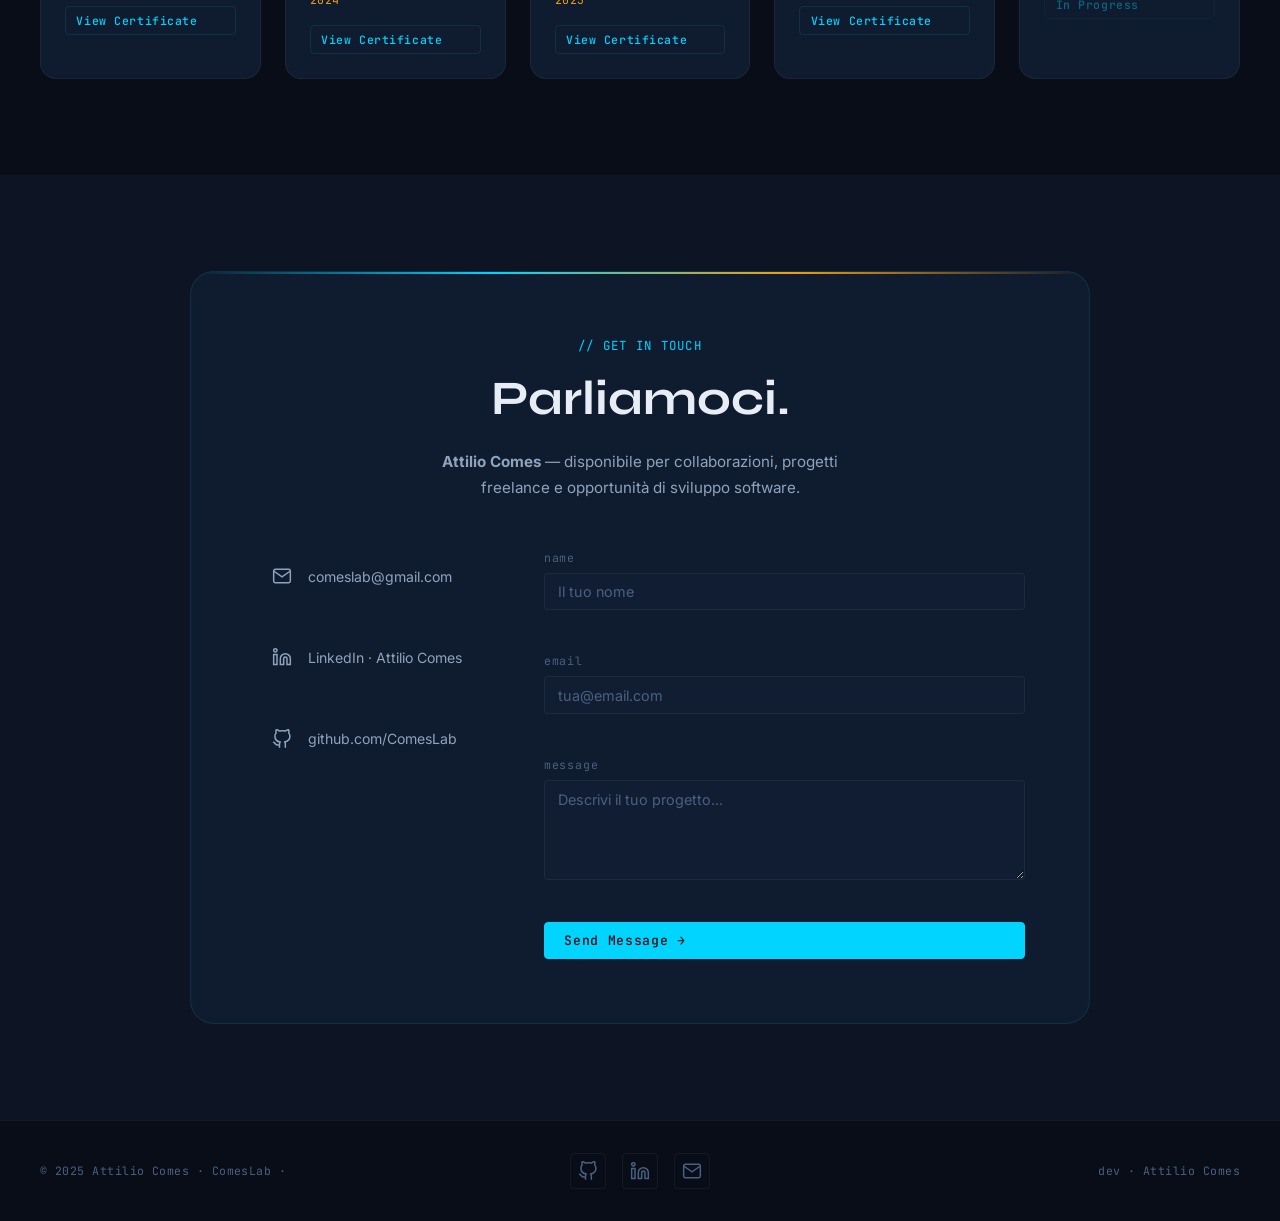
==== commit 509862ba: "feat: Marina Platform card con Live Demo su schede-lavoro.vercel.app" ====
--- a/index.html
+++ b/index.html
@@ -458,23 +458,18 @@
             </div>
           </article>
 
-          <!-- Project 3: Coming Soon -->
-          <article class="card--project card--project--locked reveal reveal--delay-2">
+          <!-- Project 3: Marina Platform -->
+          <article class="card--project reveal reveal--delay-2">
             <div class="card--project__image-wrap">
-              <div class="card--project__image card--project__image--dark" aria-label="Progetto in arrivo">
-                <div class="card--project__lock" aria-hidden="true">
-                  <svg width="40" height="40" viewBox="0 0 24 24" fill="none">
-                    <rect x="3" y="11" width="18" height="11" rx="2" stroke="var(--clr-accent-blue)" stroke-width="1.8"/>
-                    <path d="M7 11V7a5 5 0 0 1 10 0v4" stroke="var(--clr-accent-blue)" stroke-width="1.8" stroke-linecap="round"/>
-                    <circle cx="12" cy="16" r="1.5" fill="var(--clr-accent-blue)"/>
-                  </svg>
-                </div>
-              </div>
+              <div class="card--project__image skeleton" aria-label="Screenshot Marina Platform — Schede Lavoro">
+                <div class="card--project__image-label mono">schede-lavoro.vercel.app</div>
+              </div>
+              <span class="card--project__badge">Live Demo</span>
             </div>
             <div class="card--project__body">
               <h3 class="card--project__title">Marina Platform</h3>
               <p class="card--project__desc">
-                Piattaforma Flask unificata in sviluppo attivo per sostituire tutte le app desktop della marina. 
+                Piattaforma Flask unificata in sviluppo attivo per sostituire tutte le app desktop della marina.
                 Bootstrap 5, HTMx, Flask-Login, modulo Magazzino come prima implementazione.
               </p>
               <div class="card--project__tags">
@@ -484,7 +479,7 @@
                 <span class="skill-tag">In progress</span>
               </div>
               <div class="card--project__actions">
-                <span class="btn btn--ghost btn--sm btn--disabled">Coming Soon</span>
+                <a class="btn btn--ghost btn--sm" href="https://schede-lavoro.vercel.app/" target="_blank" rel="noopener">Demo →</a>
               </div>
             </div>
           </article>
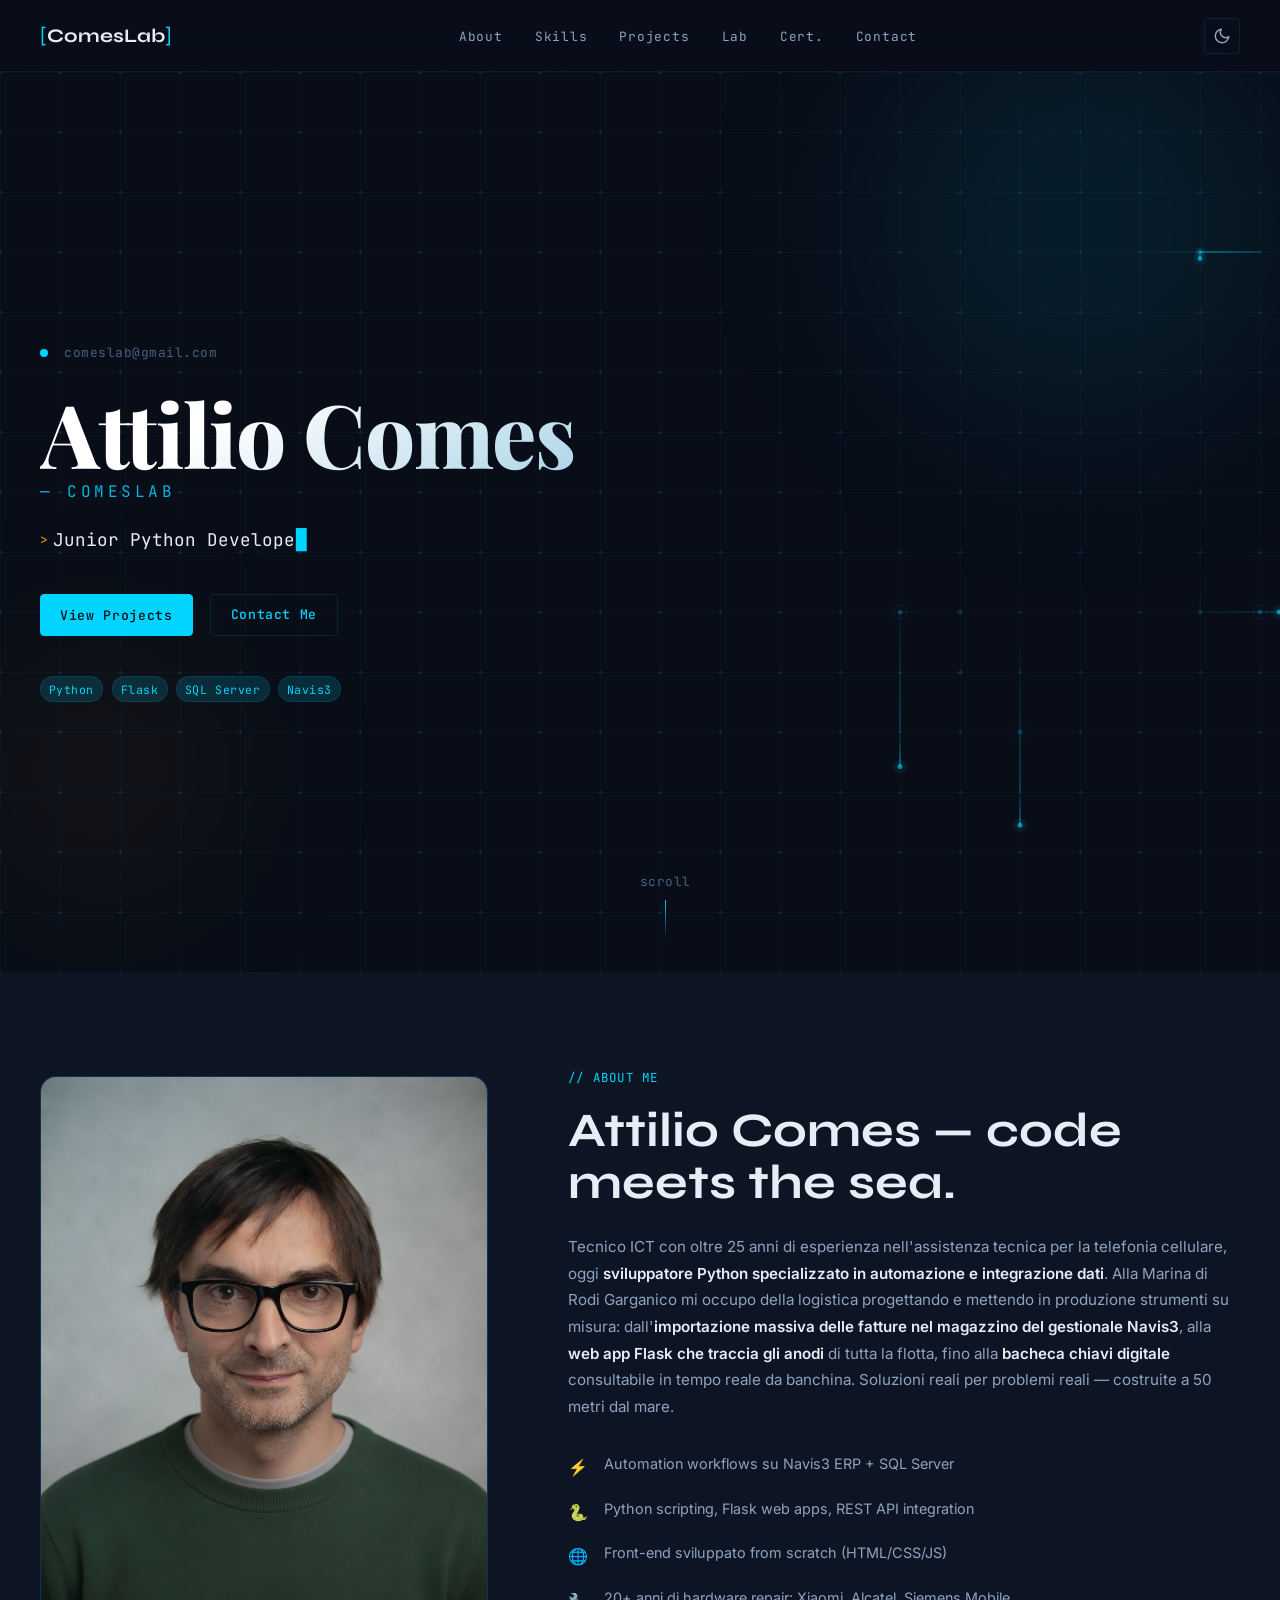
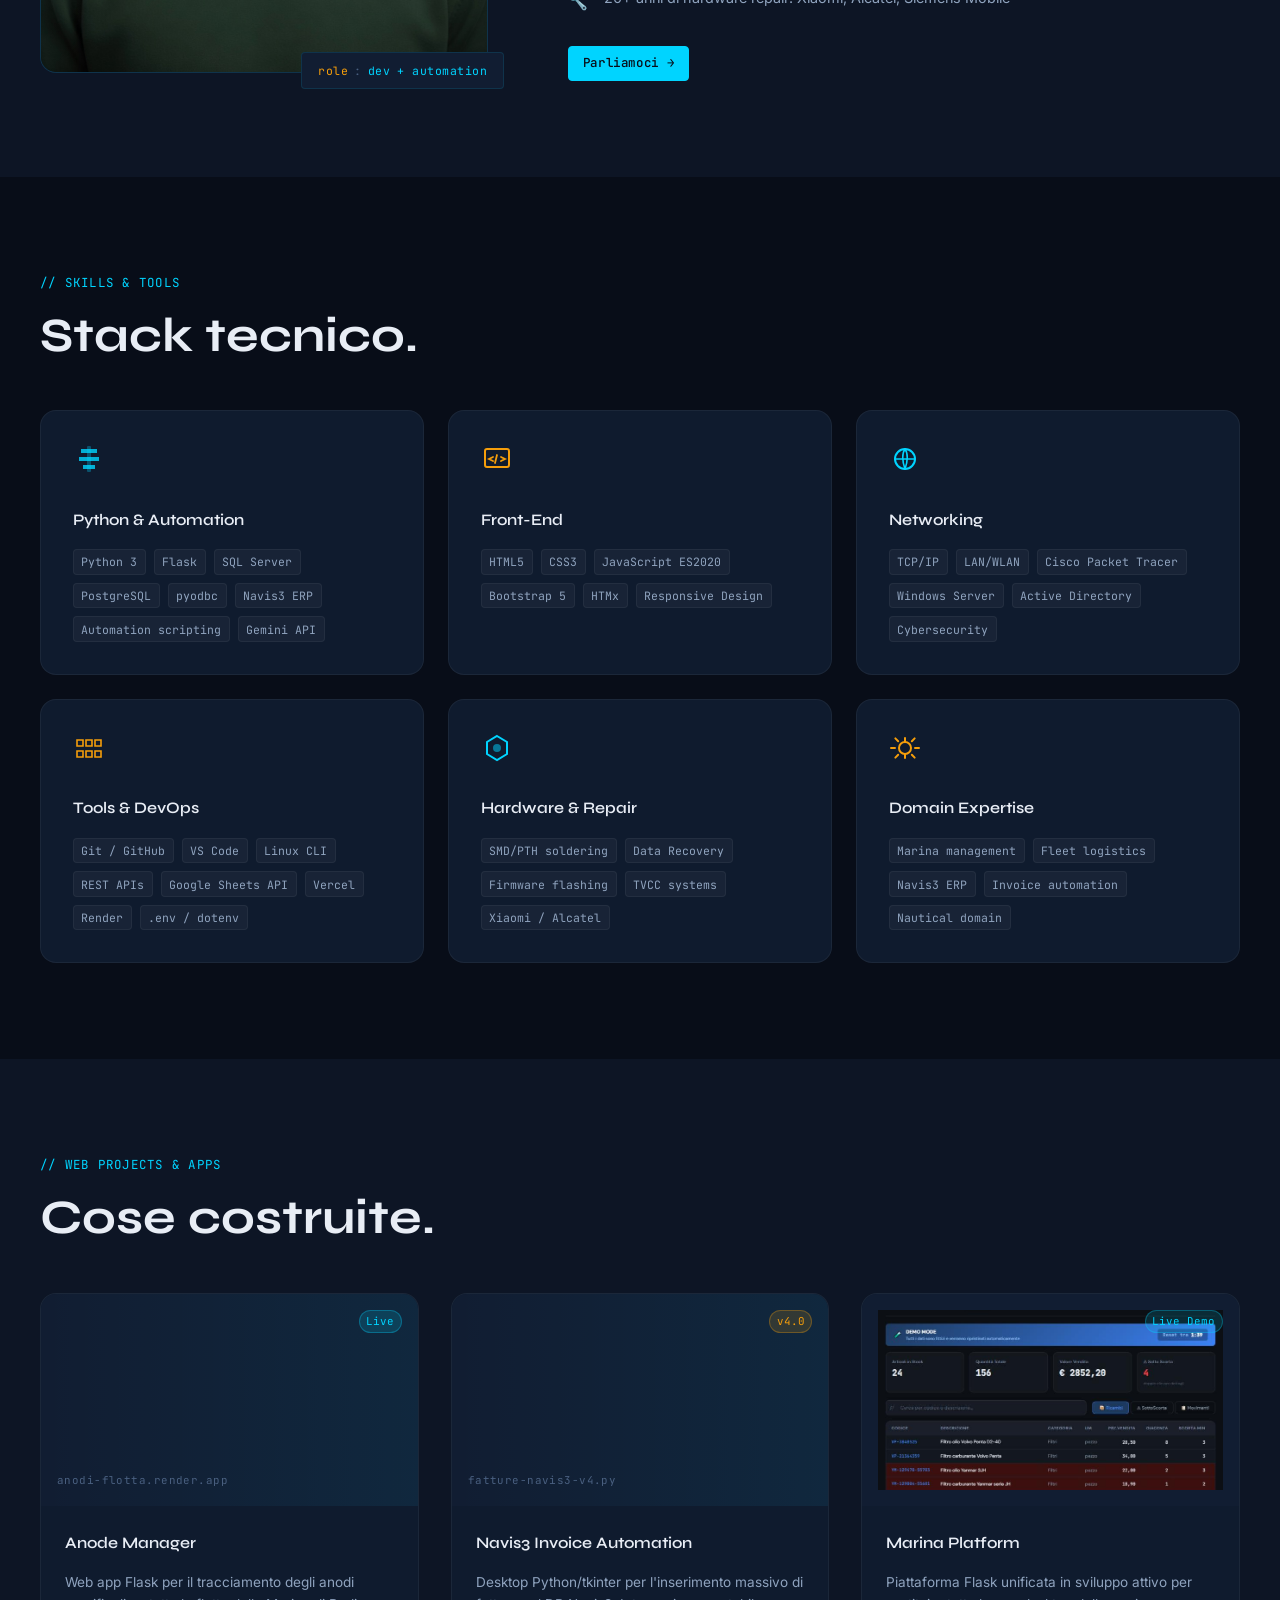
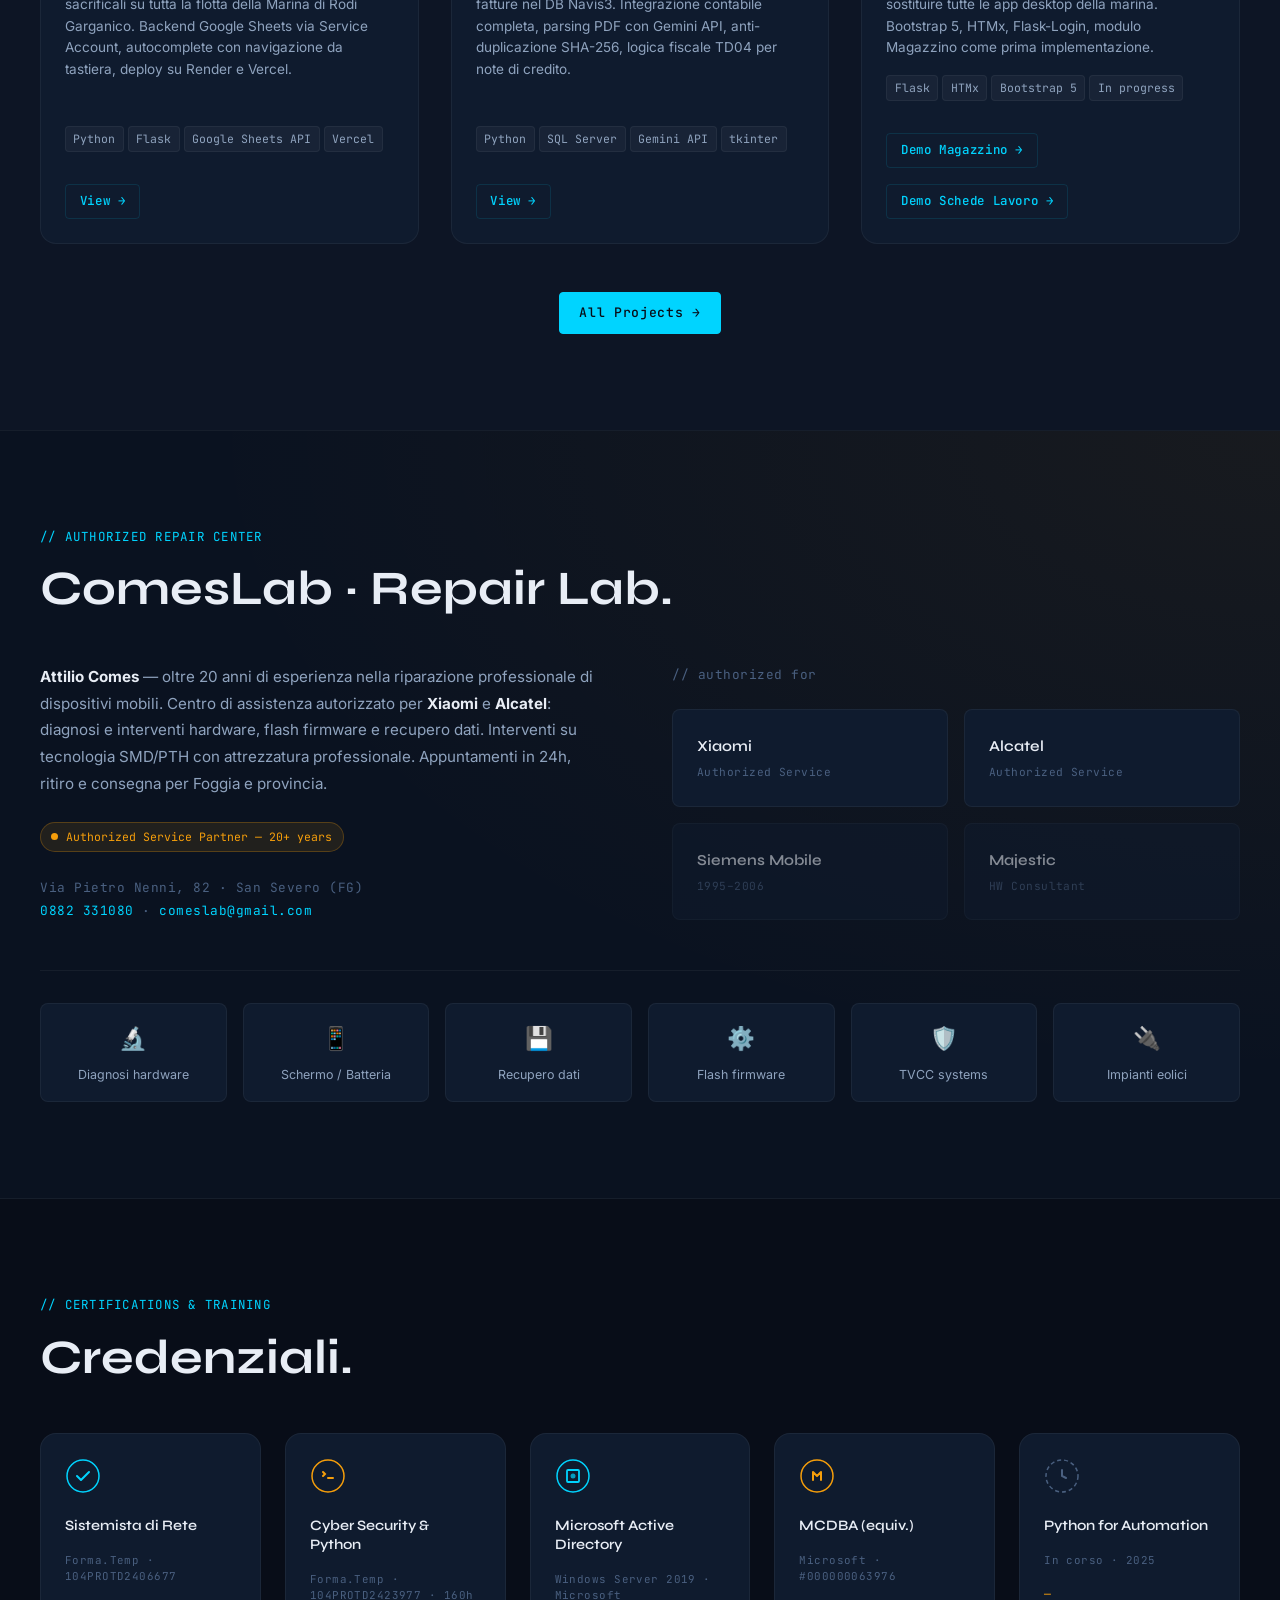
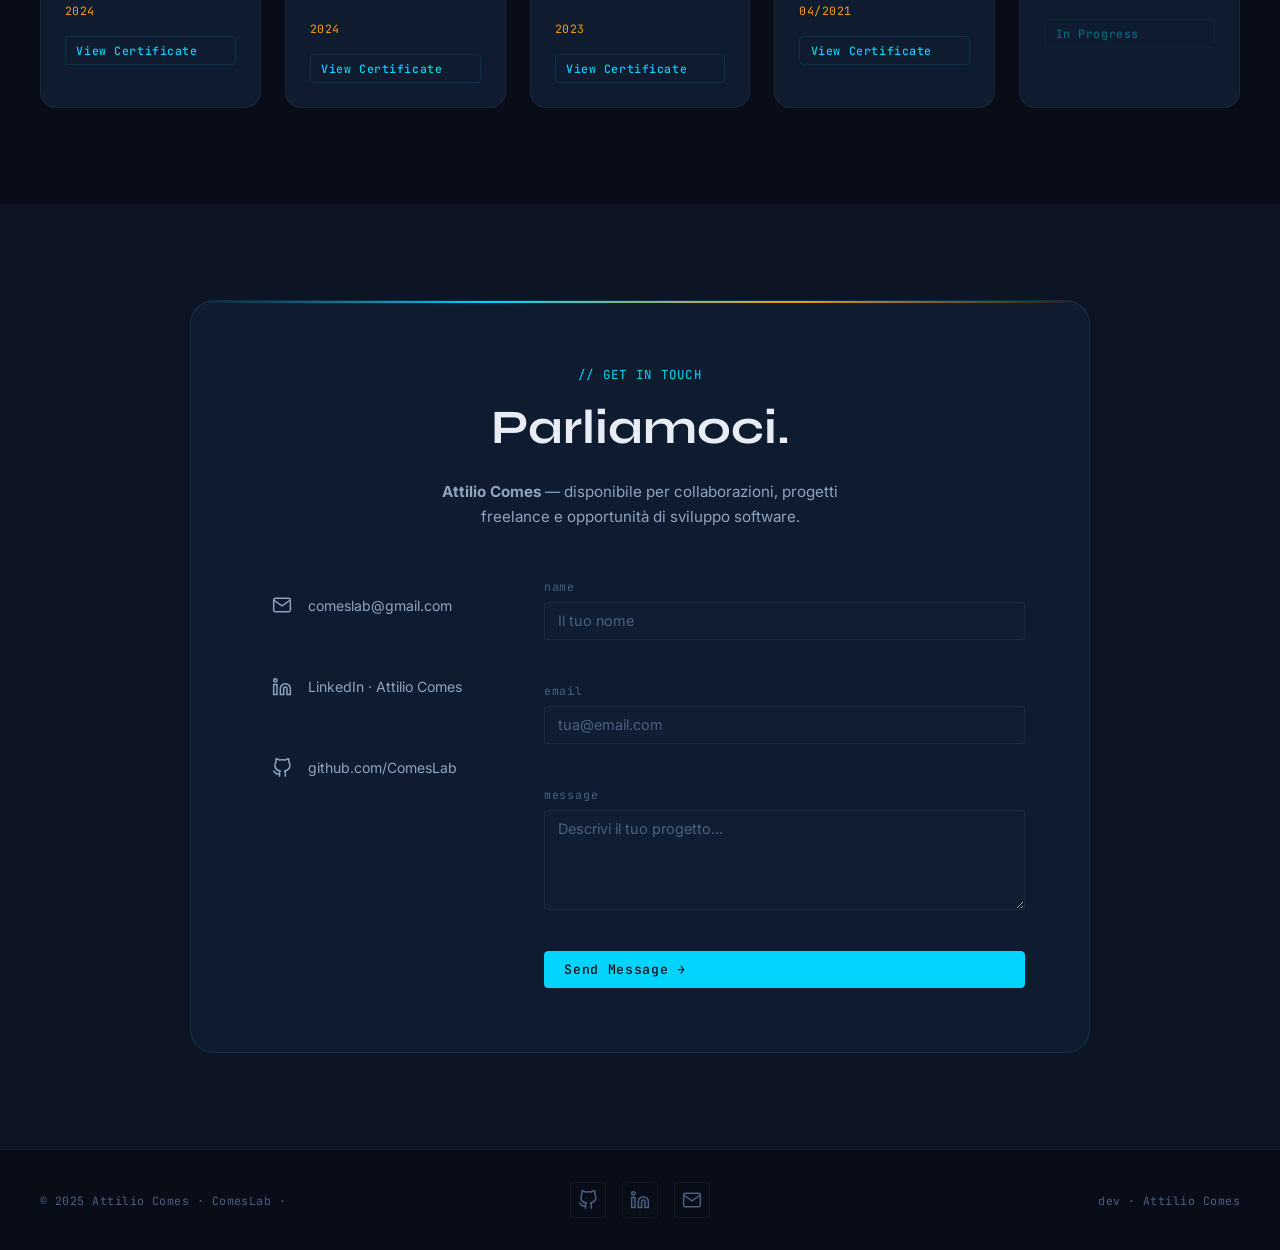
==== commit 6d44a4b1: "feat: Marina Platform card con due demo e screenshot reale" ====
--- a/index.html
+++ b/index.html
@@ -461,8 +461,8 @@
           <!-- Project 3: Marina Platform -->
           <article class="card--project reveal reveal--delay-2">
             <div class="card--project__image-wrap">
-              <div class="card--project__image skeleton" aria-label="Screenshot Marina Platform — Schede Lavoro">
-                <div class="card--project__image-label mono">schede-lavoro.vercel.app</div>
+              <div class="card--project__image">
+                <img src="image/marina-magazzino.jpg" alt="Screenshot Marina Platform — Dashboard Magazzino Ricambi" loading="lazy" width="800" height="557">
               </div>
               <span class="card--project__badge">Live Demo</span>
             </div>
@@ -479,7 +479,8 @@
                 <span class="skill-tag">In progress</span>
               </div>
               <div class="card--project__actions">
-                <a class="btn btn--ghost btn--sm" href="https://schede-lavoro.vercel.app/" target="_blank" rel="noopener">Demo →</a>
+                <a class="btn btn--ghost btn--sm" href="https://schede-lavoro.vercel.app/" target="_blank" rel="noopener">Demo Magazzino →</a>
+                <a class="btn btn--ghost btn--sm" href="https://schede-lavoro.vercel.app/meccanico" target="_blank" rel="noopener">Demo Schede Lavoro →</a>
               </div>
             </div>
           </article>
--- a/style.css
+++ b/style.css
@@ -944,9 +944,18 @@
   flex-wrap: wrap;
   gap: 4px;
 }
+.card--project__image img {
+  width: 100%;
+  height: 100%;
+  object-fit: cover;
+  display: block;
+}
 .card--project__actions {
   margin-top: auto;
   padding-top: var(--sp-2);
+  display: flex;
+  gap: var(--sp-2);
+  flex-wrap: wrap;
 }
 
 /* ── 14. LAB ─────────────────────────────────────────────────────────── */
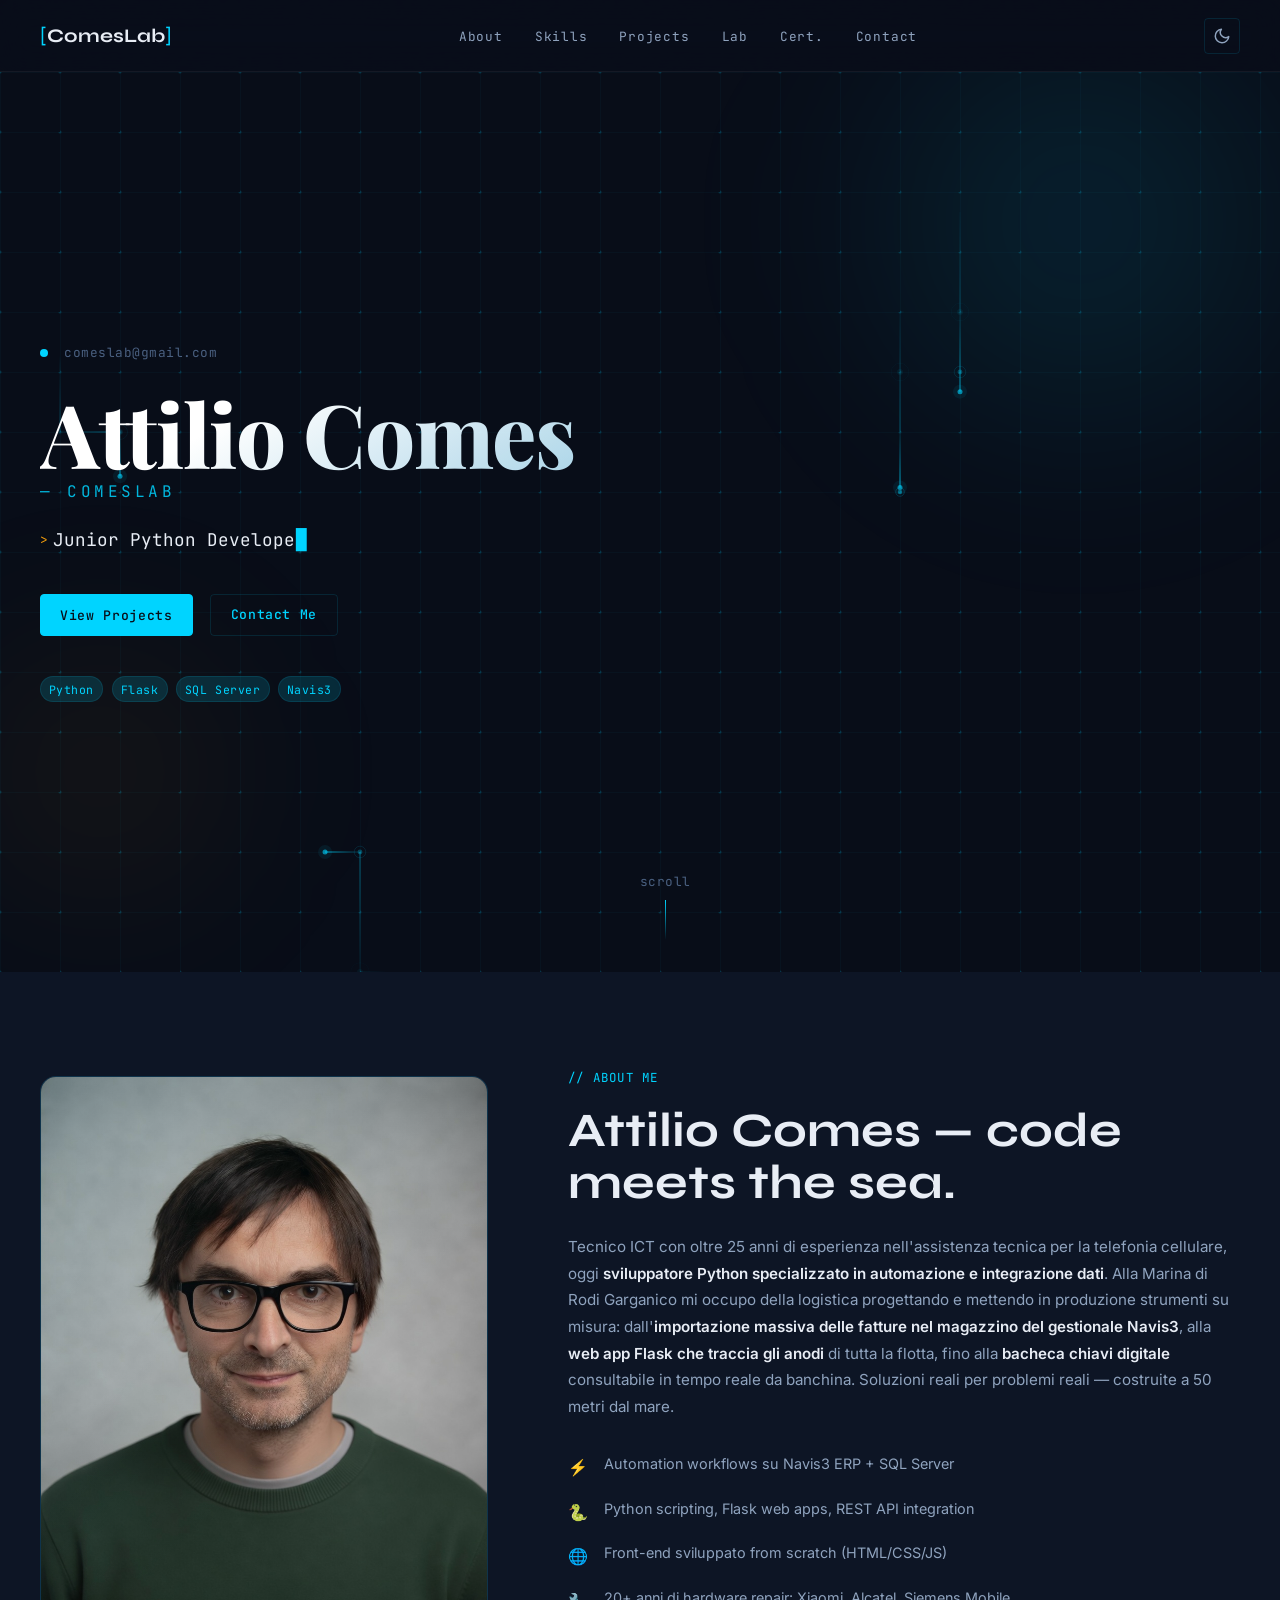
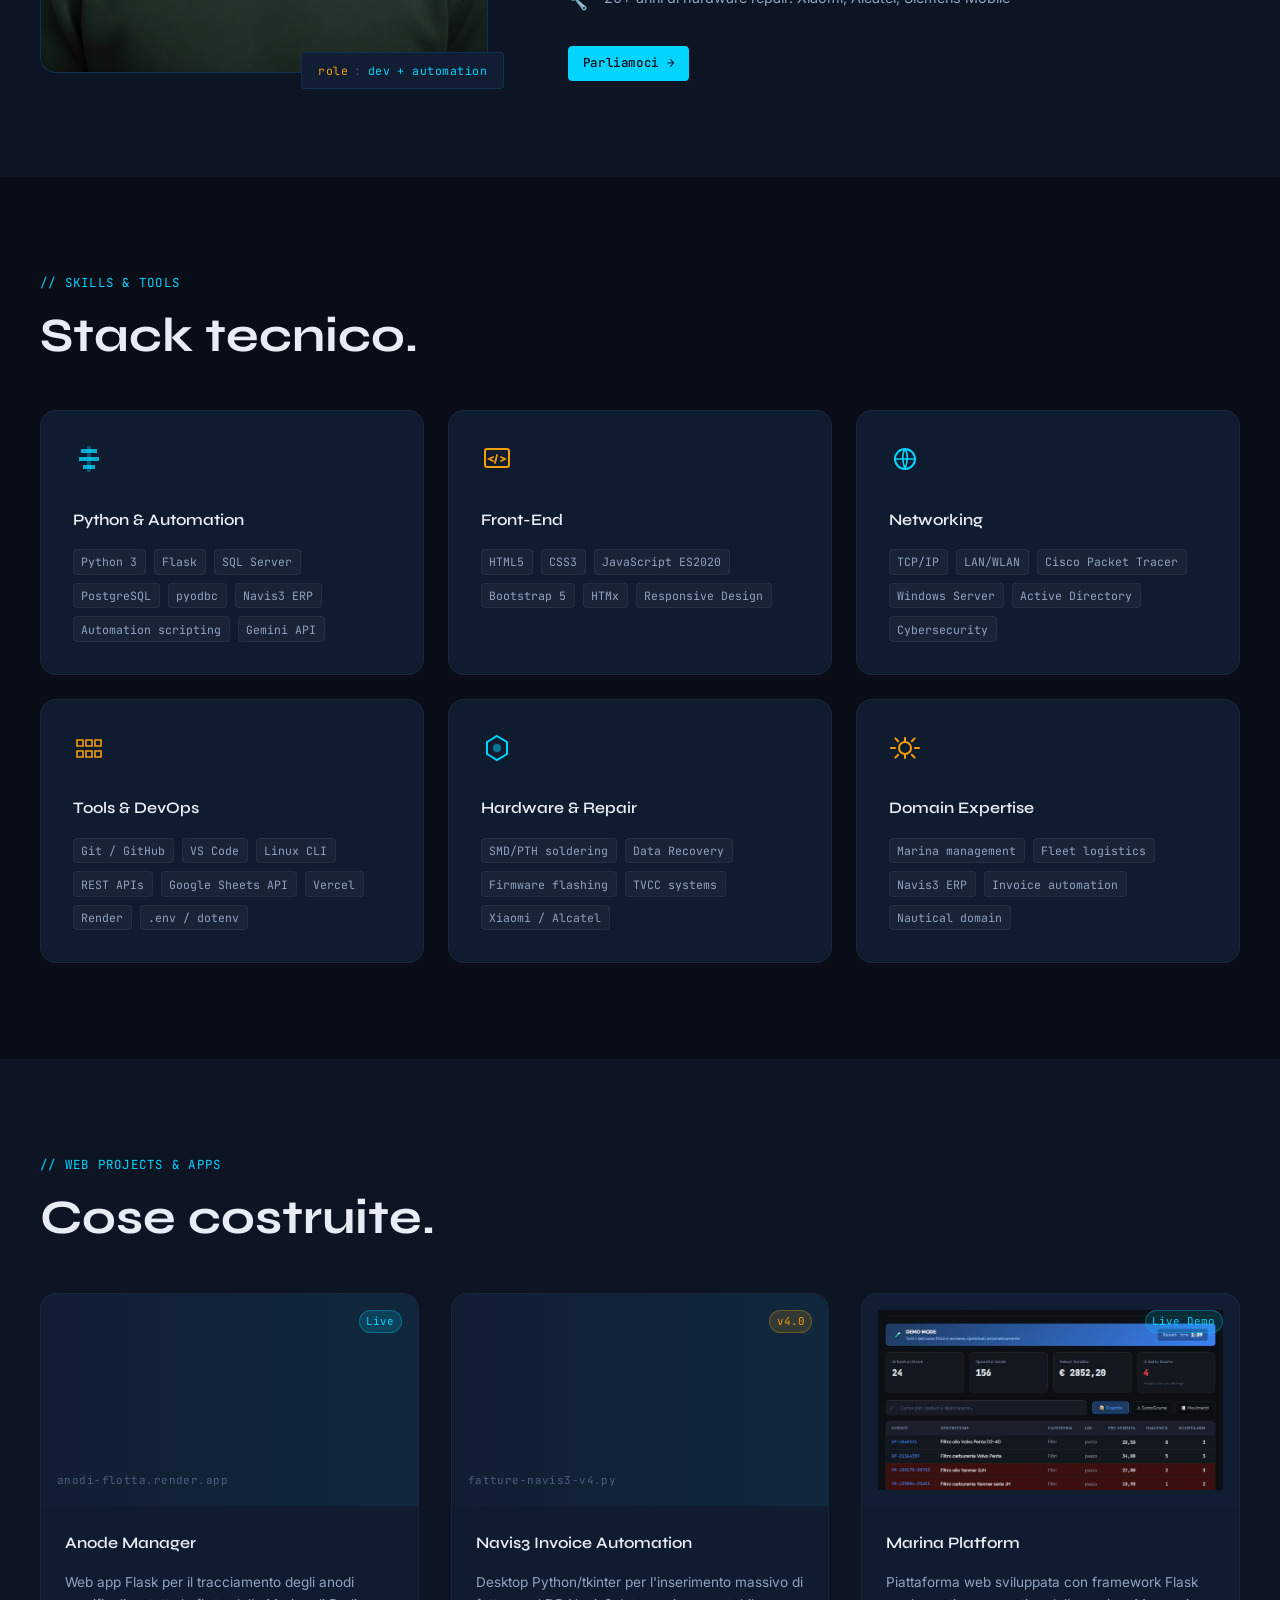
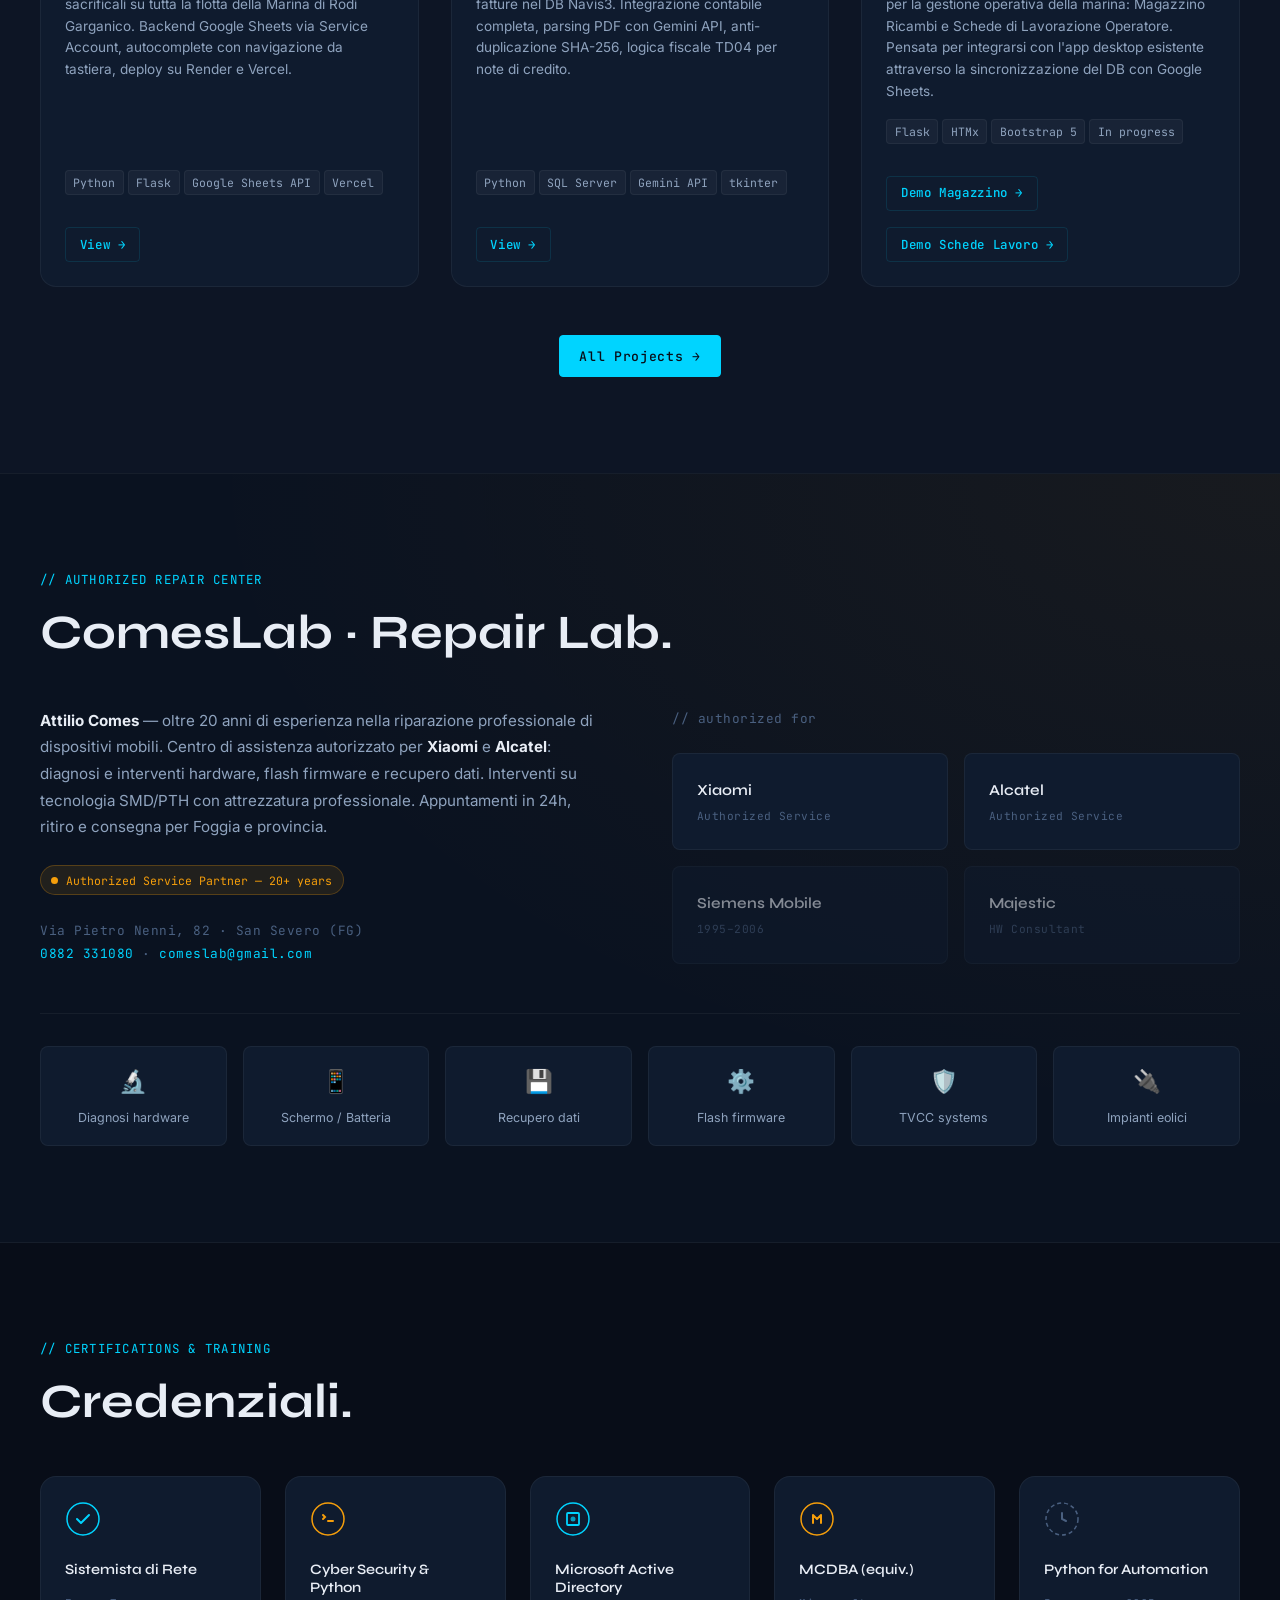
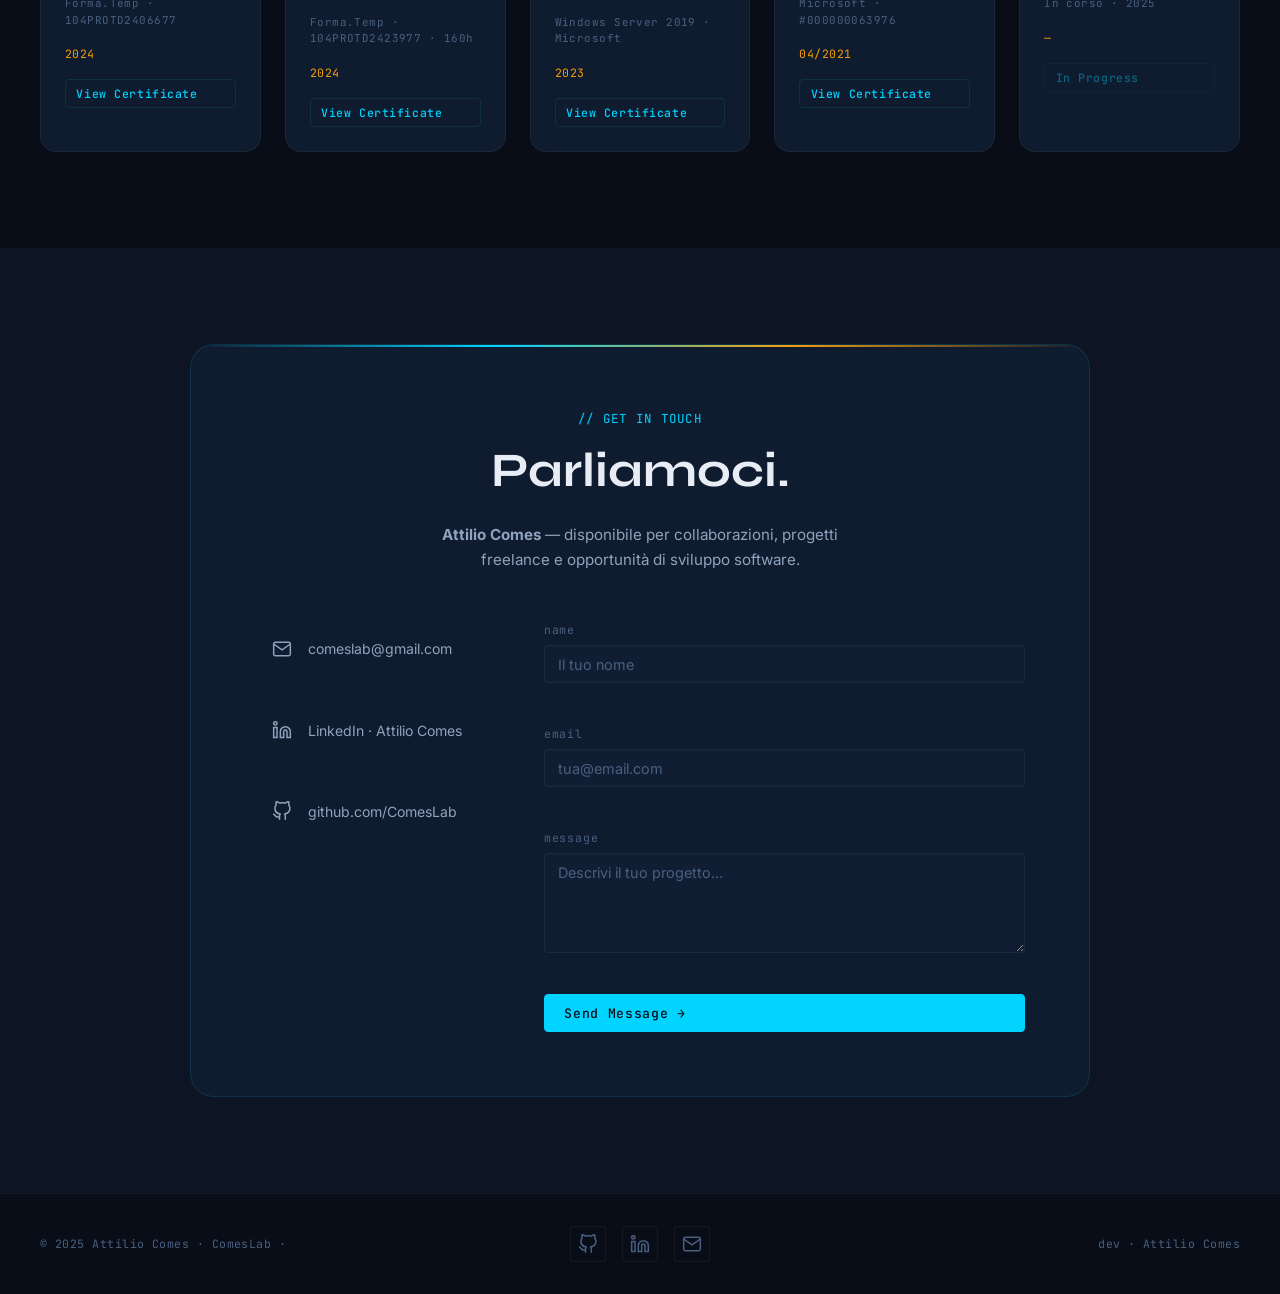
==== commit 16fbf3f4: "docs: aggiornata descrizione Marina Platform card" ====
--- a/index.html
+++ b/index.html
@@ -469,8 +469,9 @@
             <div class="card--project__body">
               <h3 class="card--project__title">Marina Platform</h3>
               <p class="card--project__desc">
-                Piattaforma Flask unificata in sviluppo attivo per sostituire tutte le app desktop della marina.
-                Bootstrap 5, HTMx, Flask-Login, modulo Magazzino come prima implementazione.
+                Piattaforma web sviluppata con framework Flask per la gestione operativa della marina:
+                Magazzino Ricambi e Schede di Lavorazione Operatore. Pensata per integrarsi con l'app
+                desktop esistente attraverso la sincronizzazione del DB con Google Sheets.
               </p>
               <div class="card--project__tags">
                 <span class="skill-tag">Flask</span>
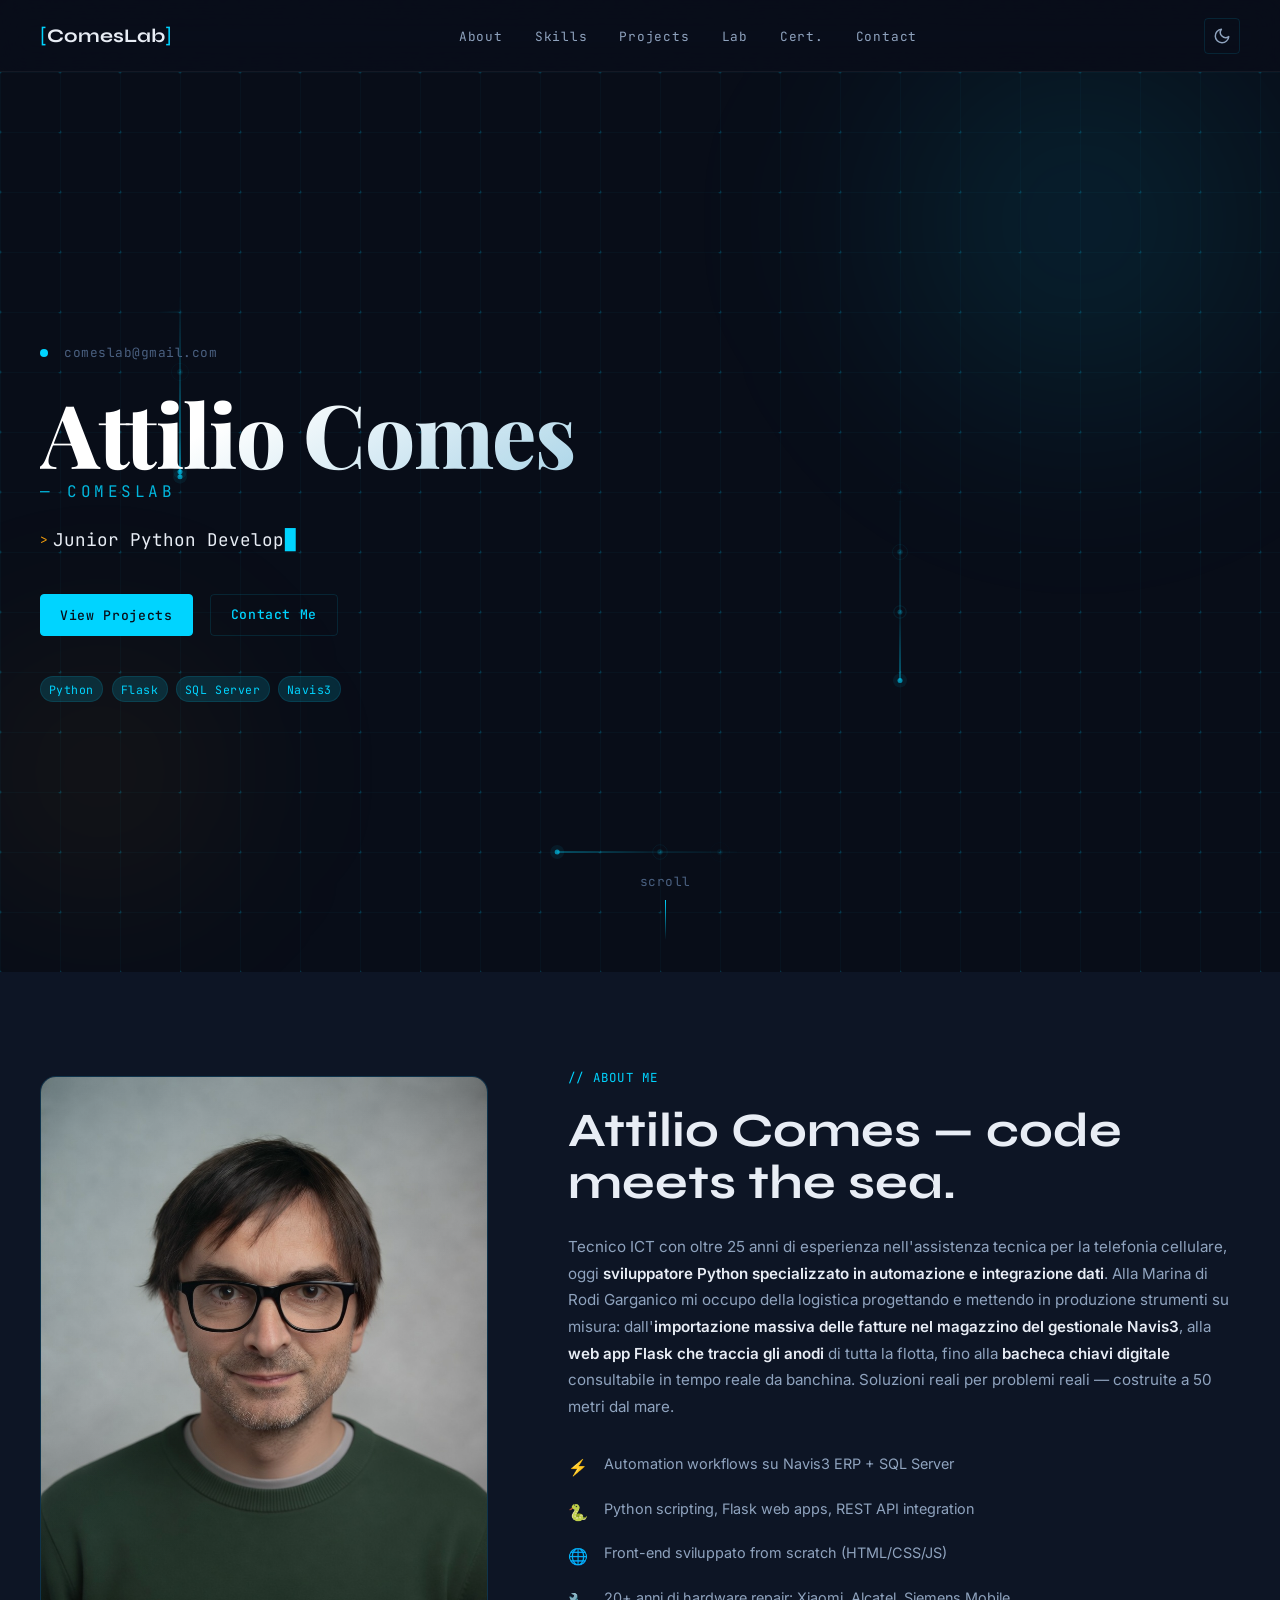
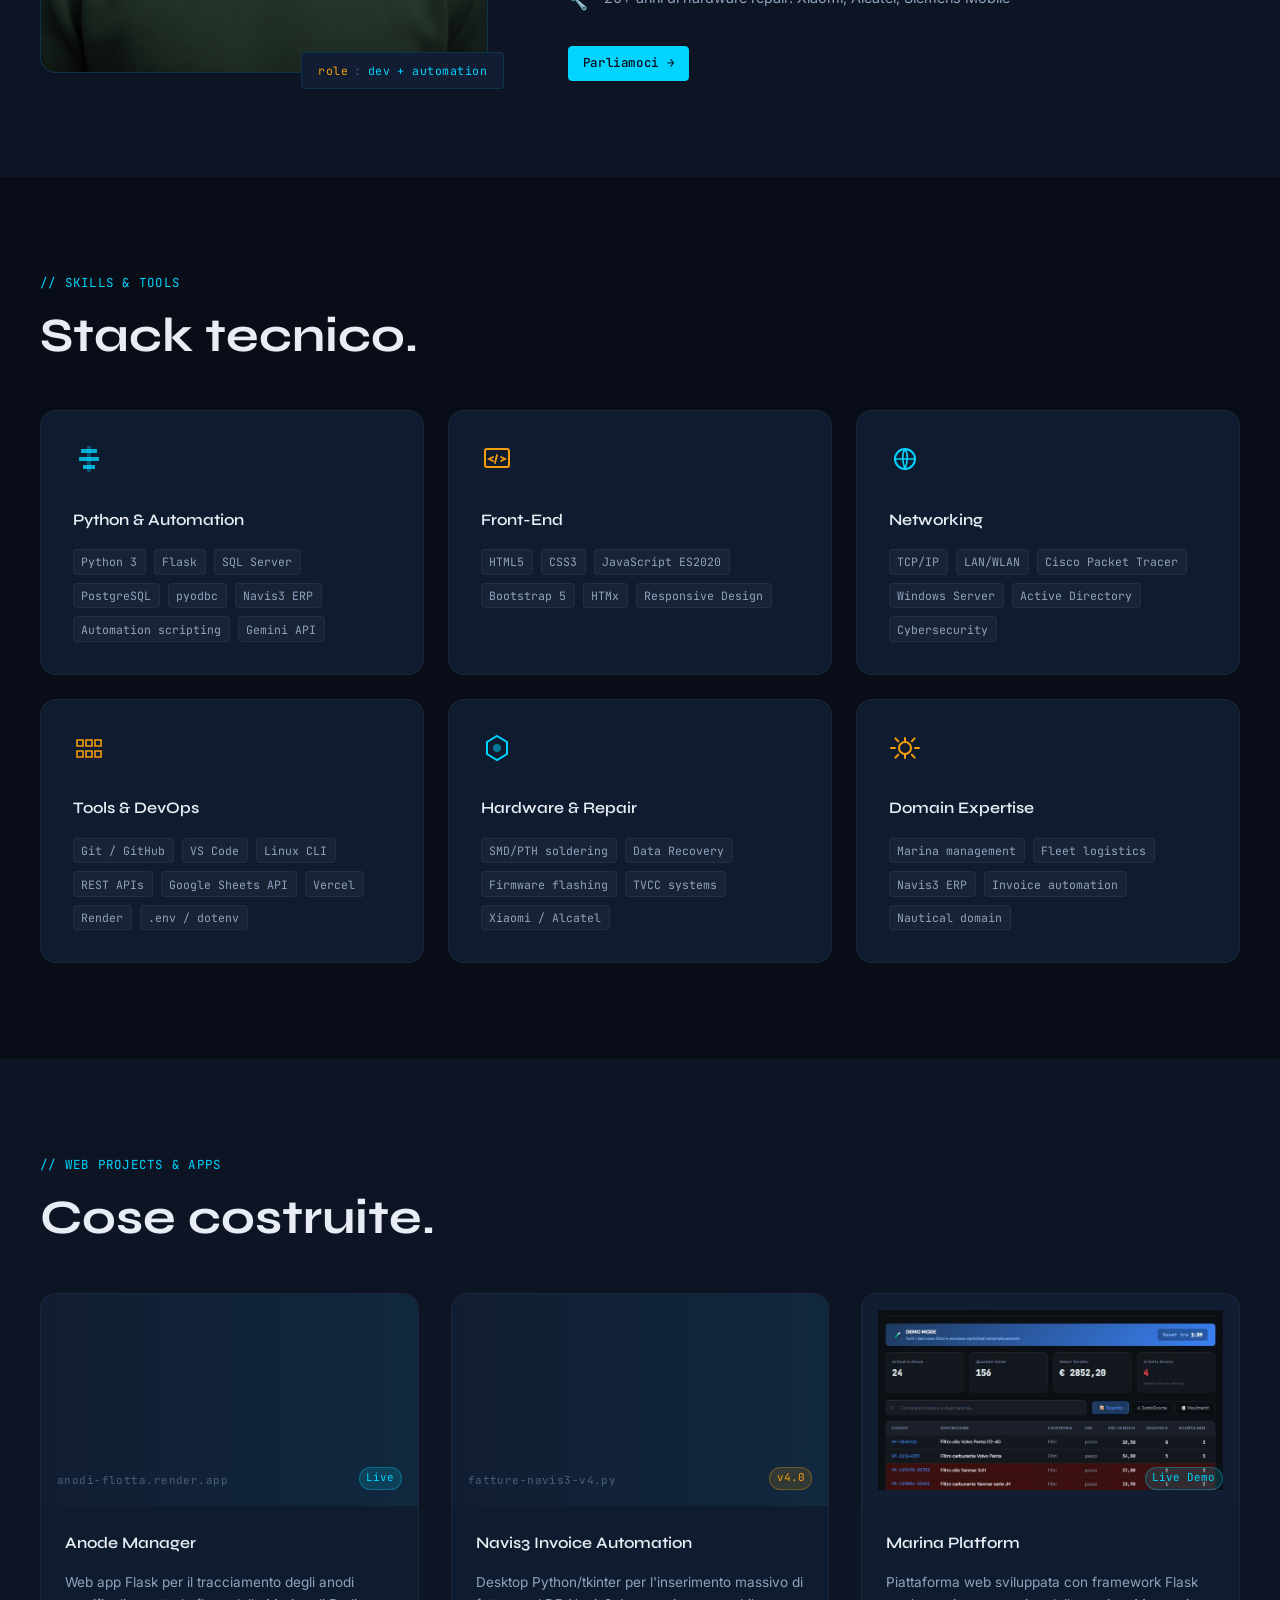
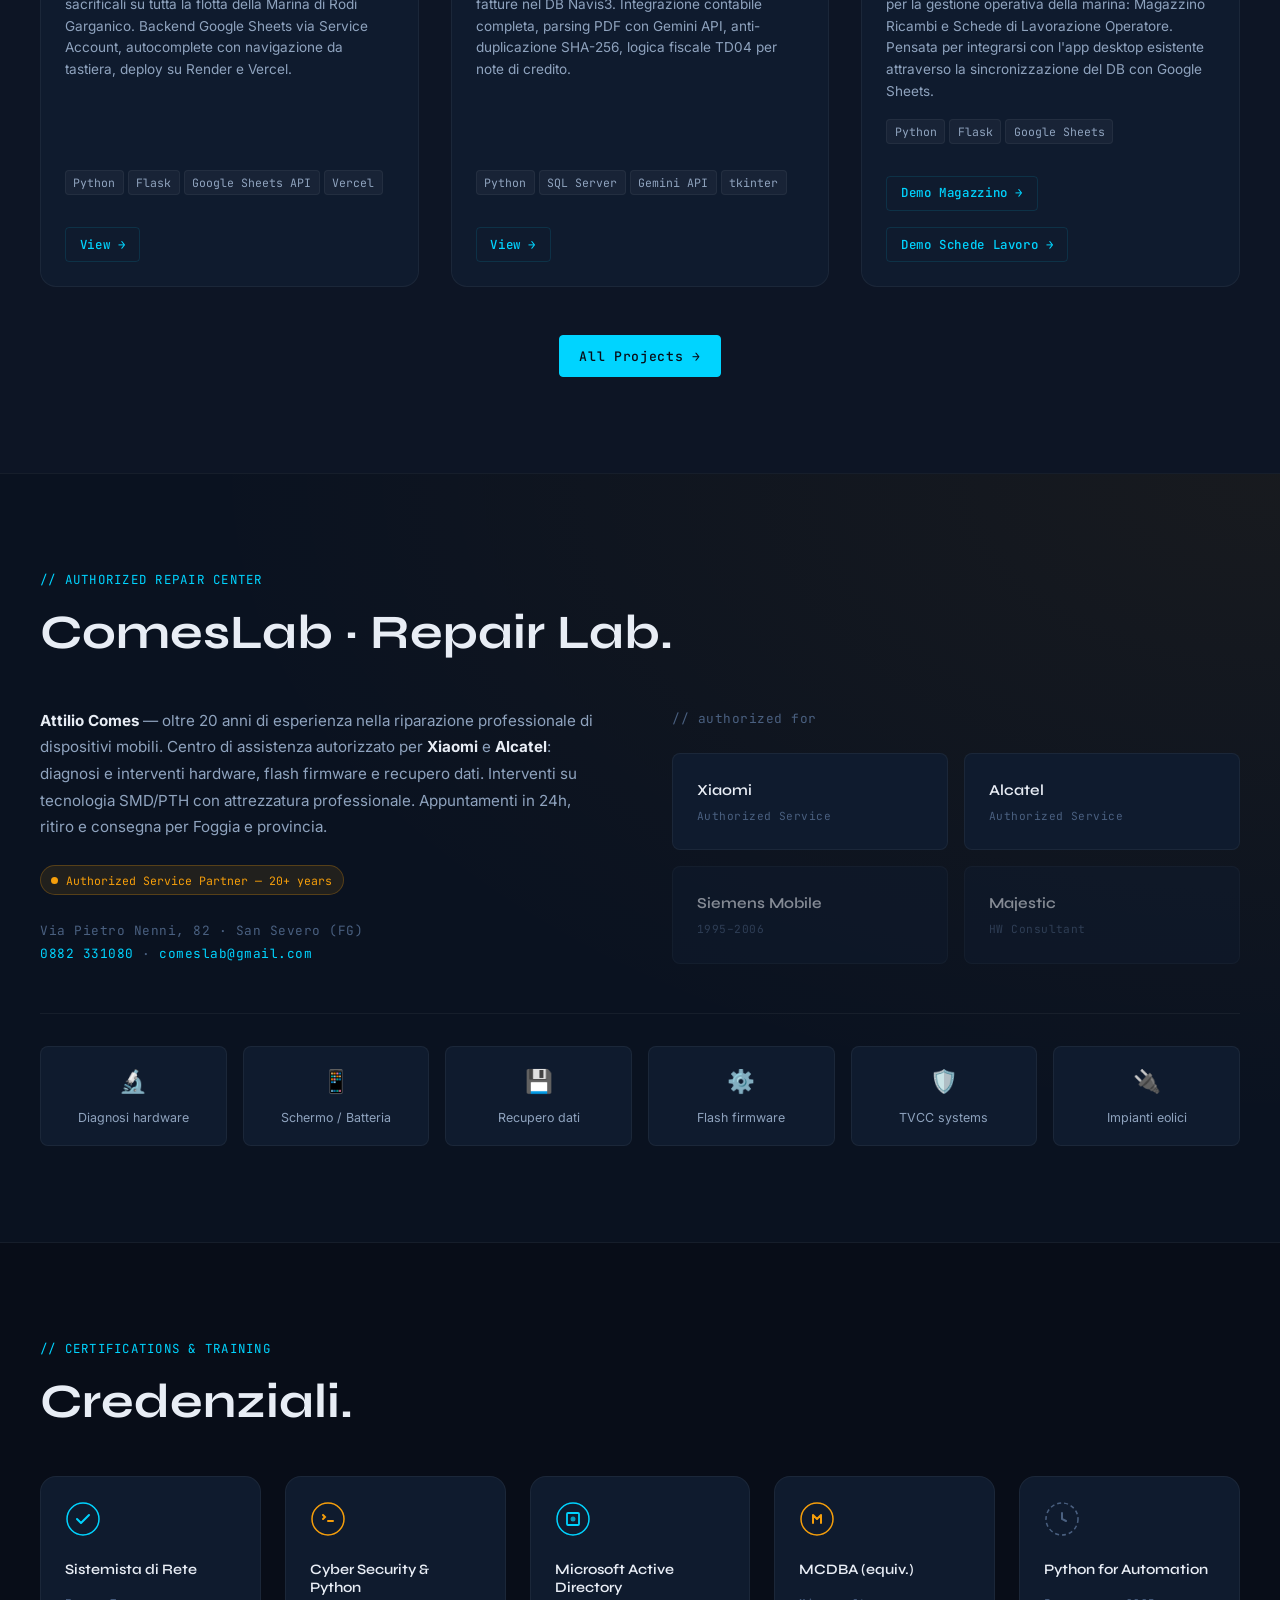
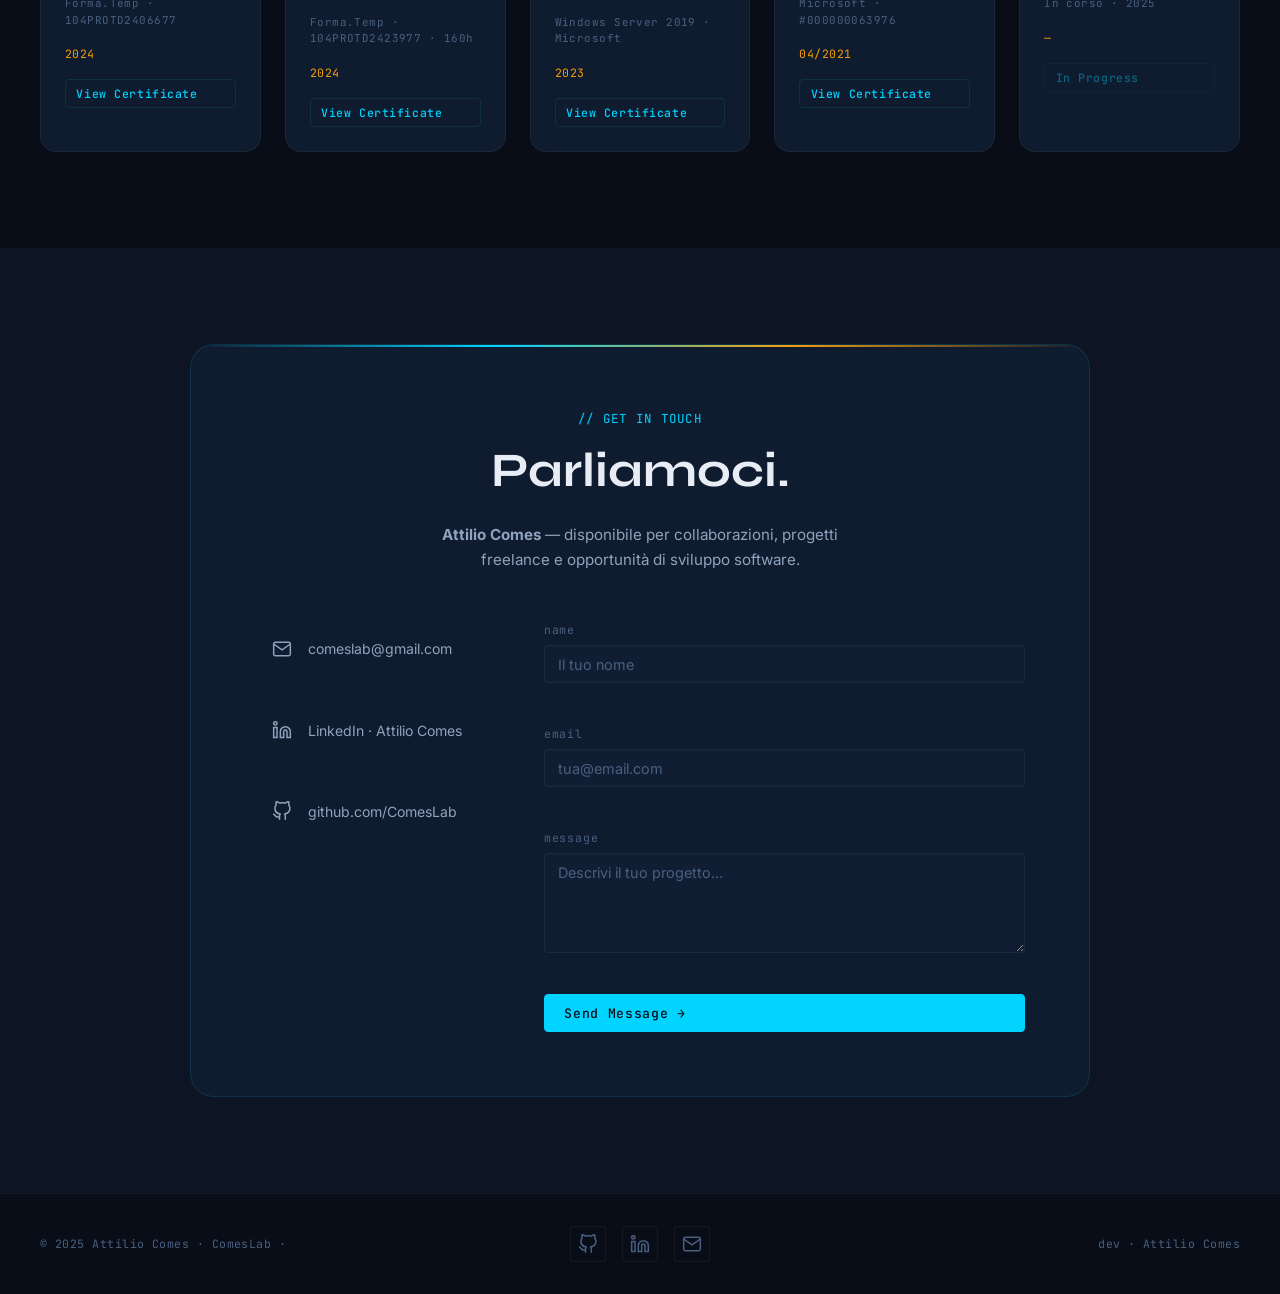
==== commit 354fb2ca: "descrizione breve" ====
--- a/index.html
+++ b/index.html
@@ -474,10 +474,9 @@
                 desktop esistente attraverso la sincronizzazione del DB con Google Sheets.
               </p>
               <div class="card--project__tags">
+                <span class="skill-tag">Python</span>
                 <span class="skill-tag">Flask</span>
-                <span class="skill-tag">HTMx</span>
-                <span class="skill-tag">Bootstrap 5</span>
-                <span class="skill-tag">In progress</span>
+                <span class="skill-tag">Google Sheets</span>
               </div>
               <div class="card--project__actions">
                 <a class="btn btn--ghost btn--sm" href="https://schede-lavoro.vercel.app/" target="_blank" rel="noopener">Demo Magazzino →</a>
--- a/style.css
+++ b/style.css
@@ -904,7 +904,7 @@
 }
 .card--project__badge {
   position: absolute;
-  top: var(--sp-2);
+  bottom: var(--sp-2);
   right: var(--sp-2);
   padding: 0.15em 0.6em;
   background: rgba(0, 212, 255, 0.15);
